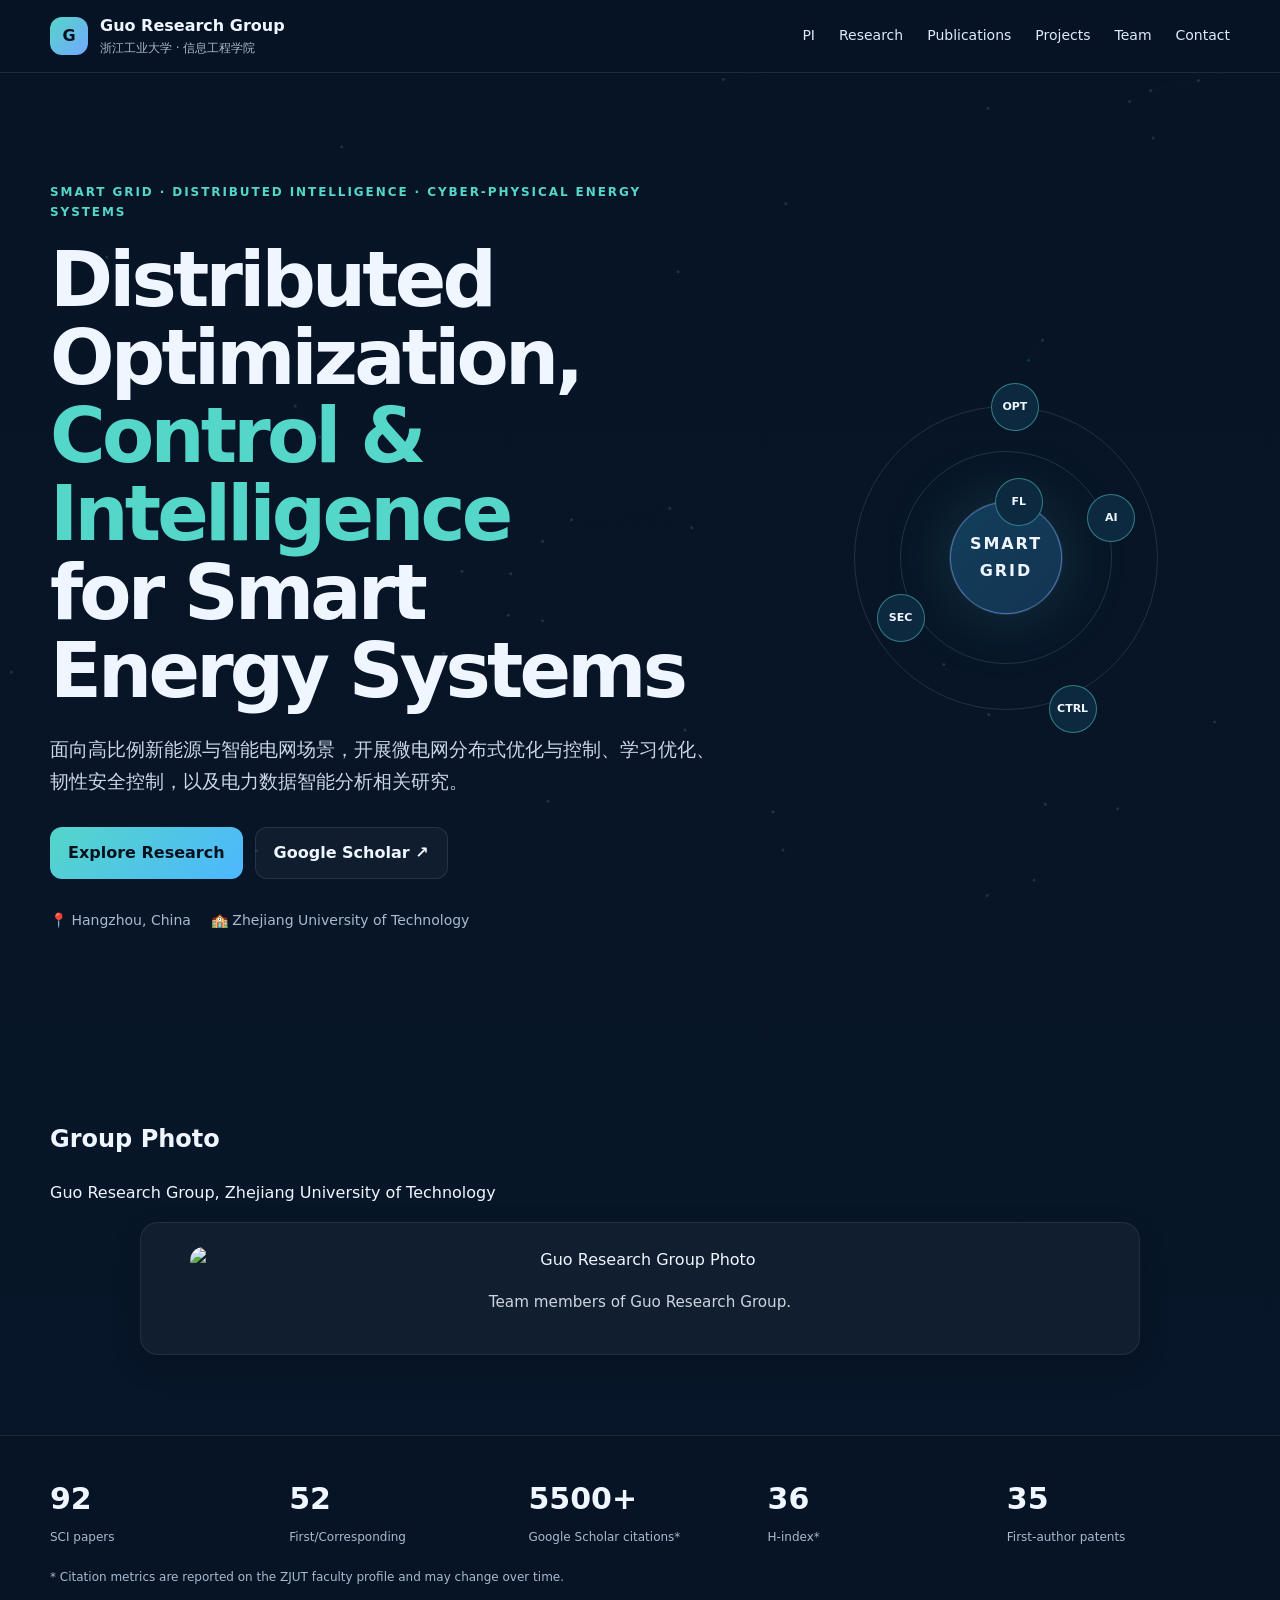
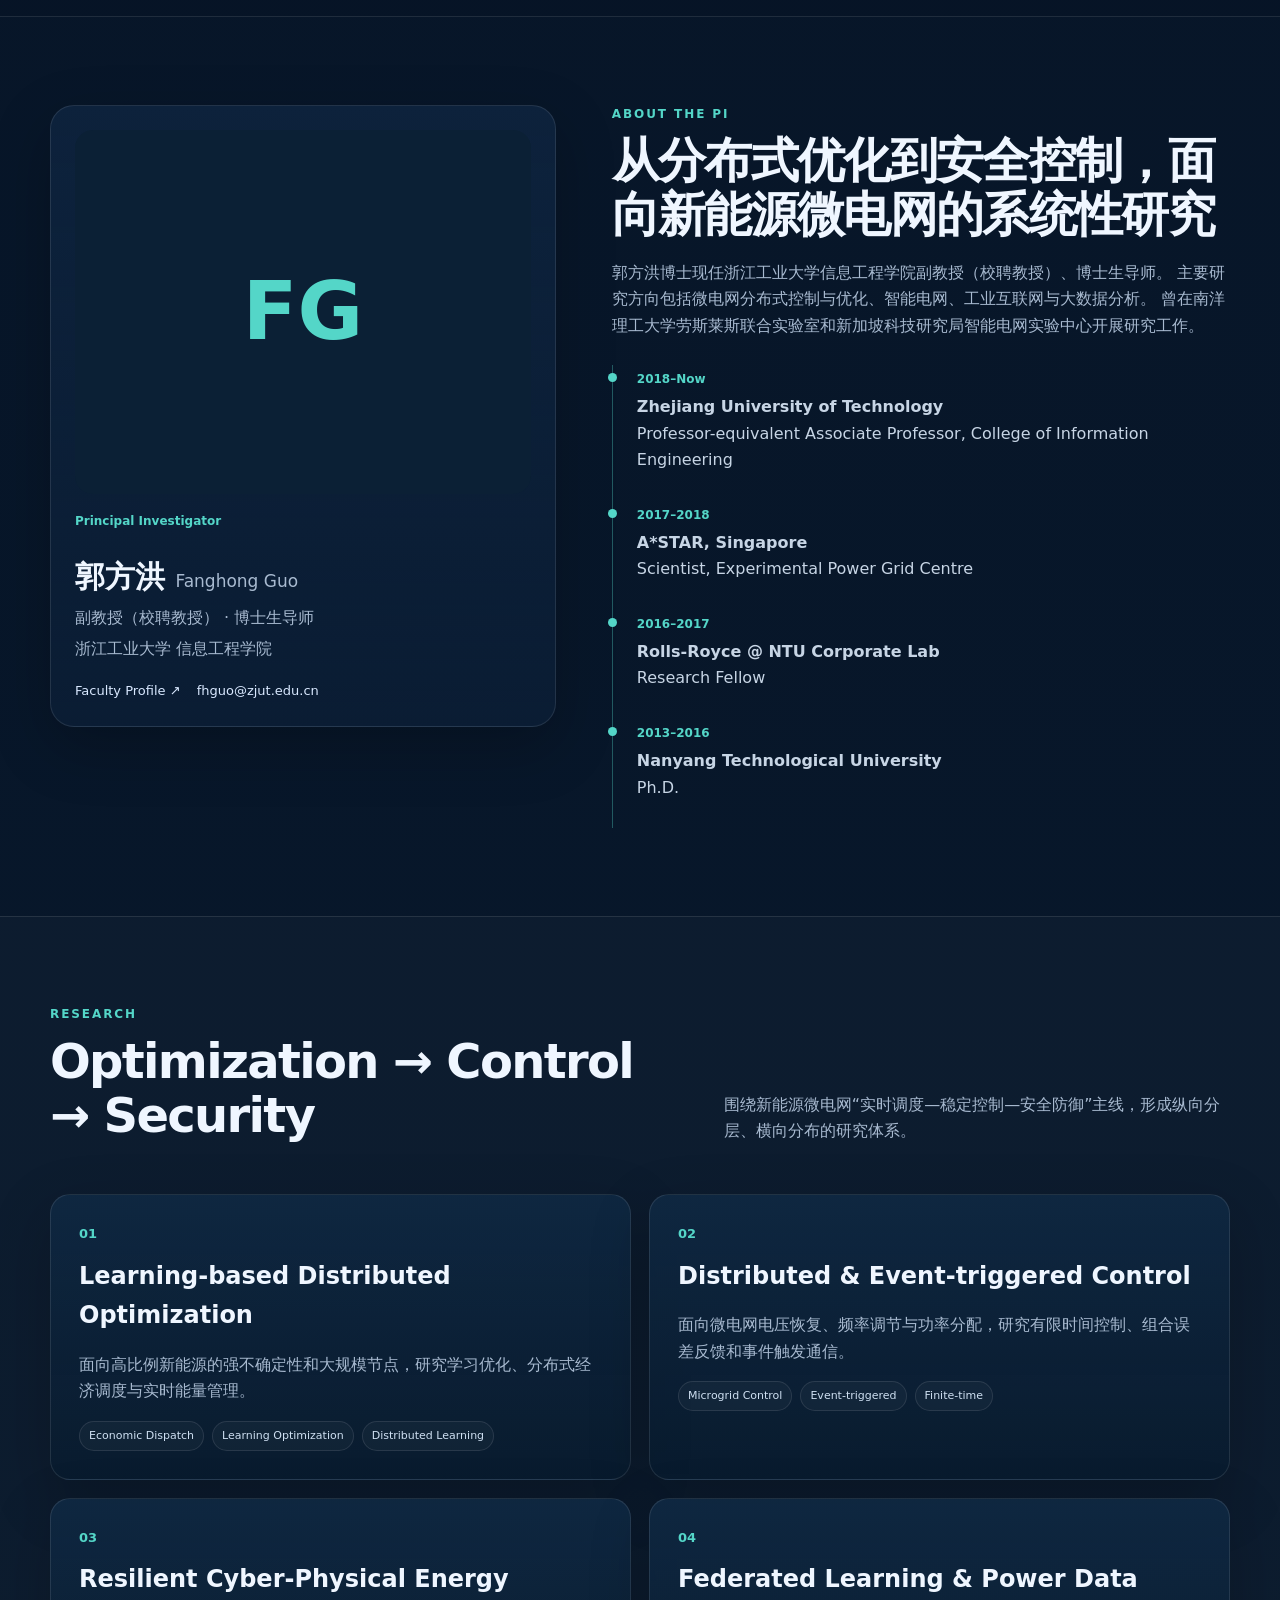
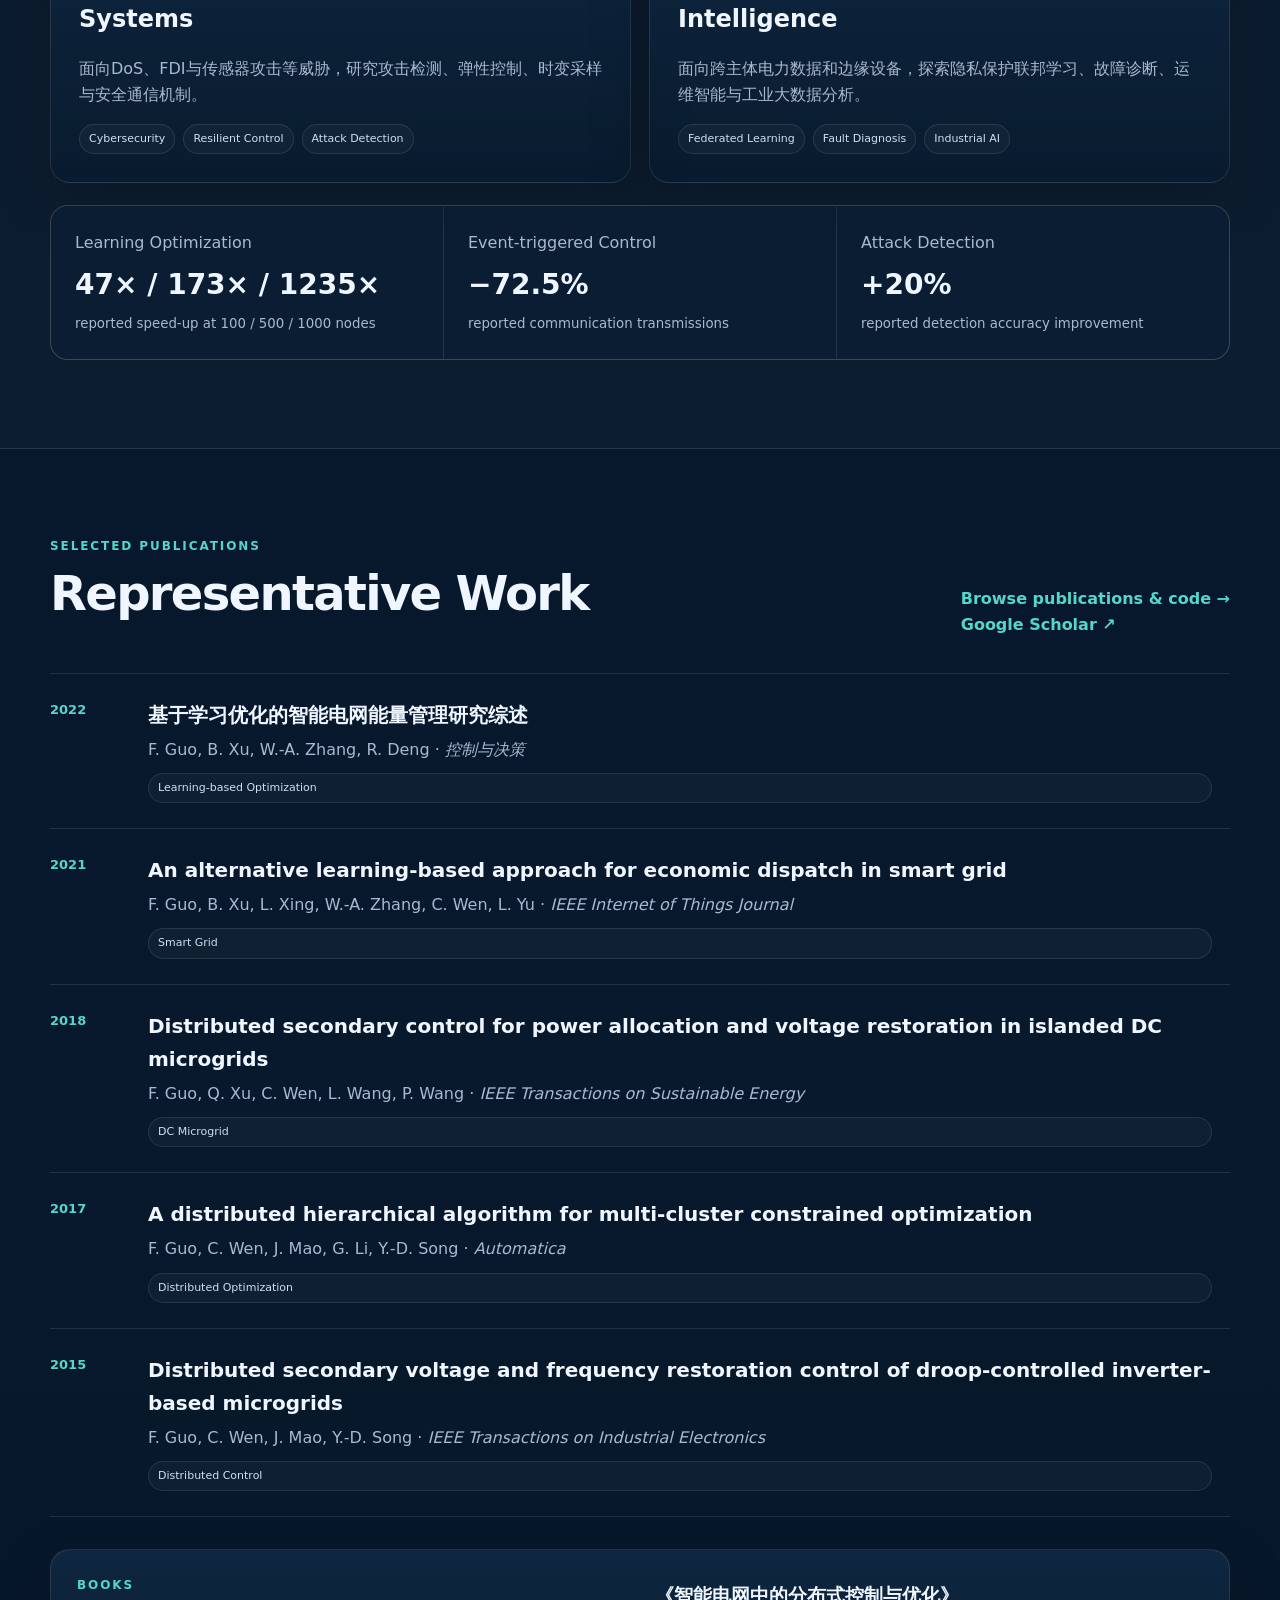
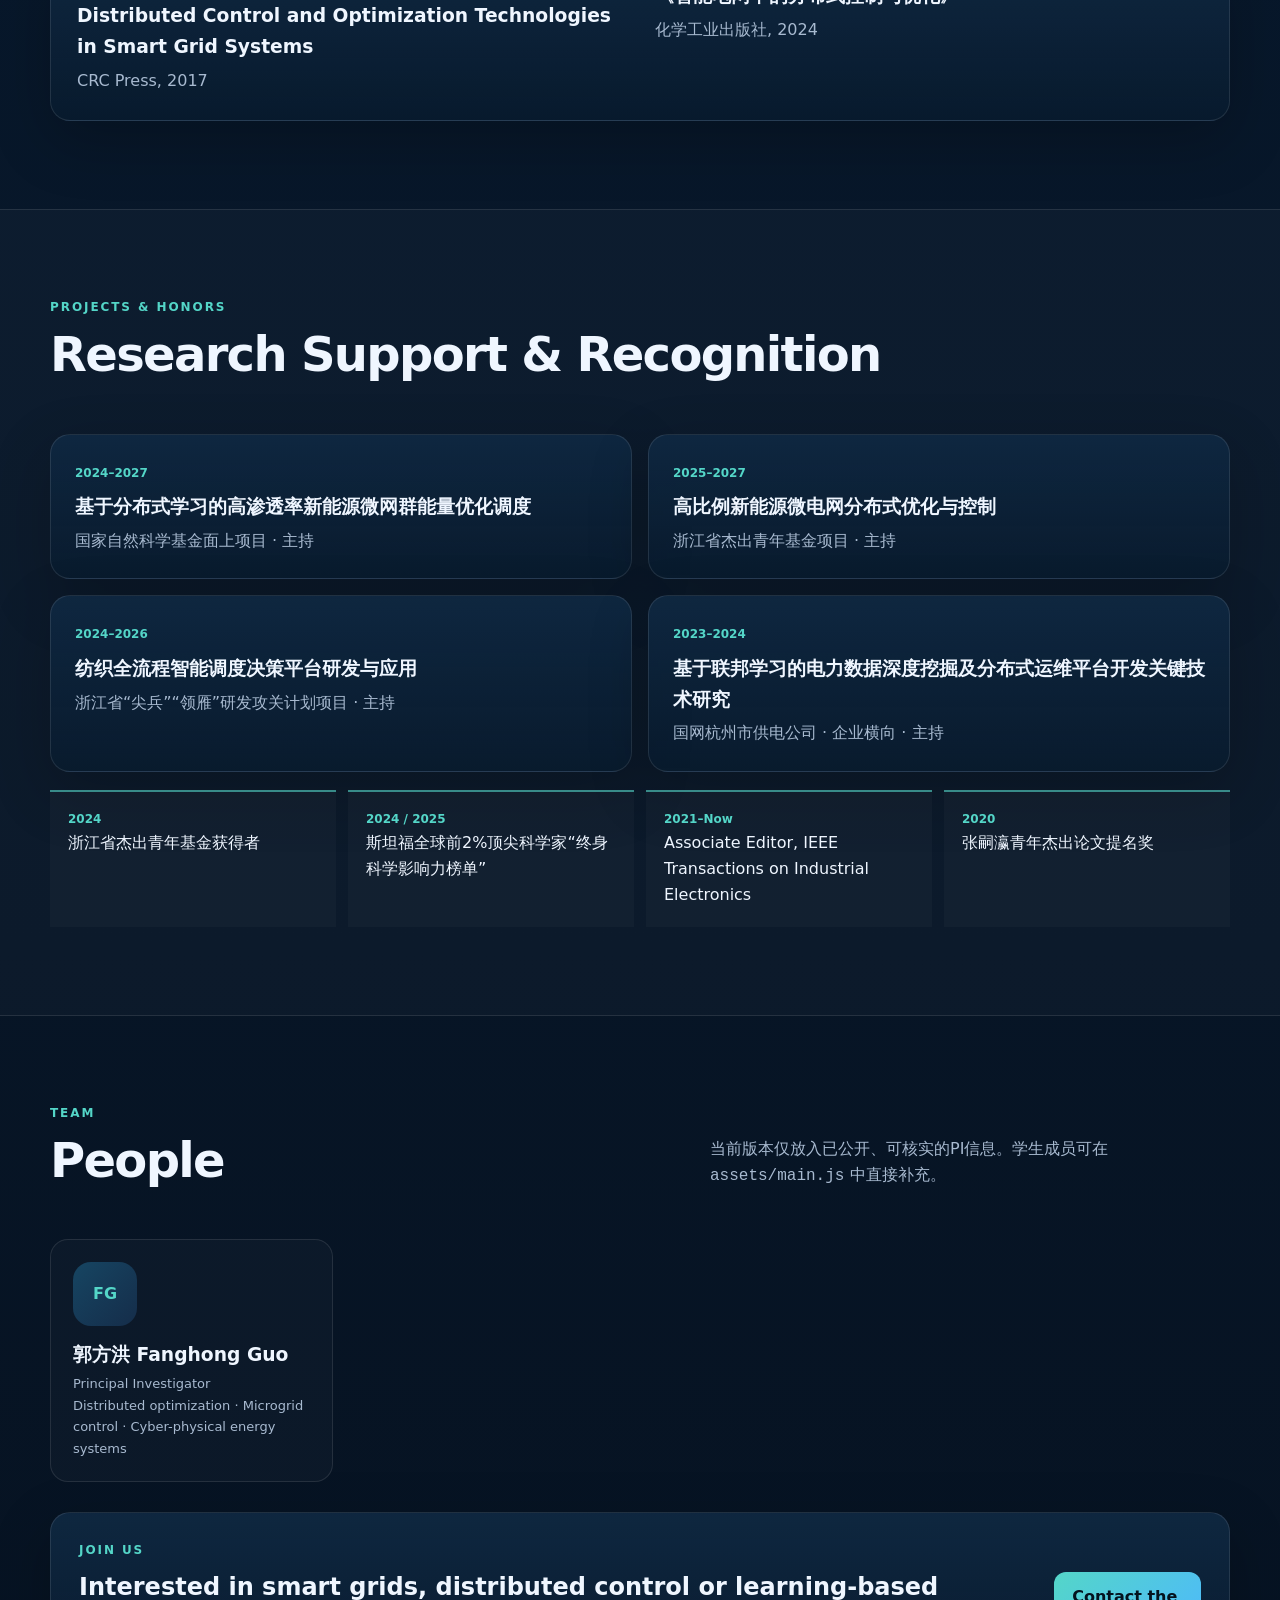
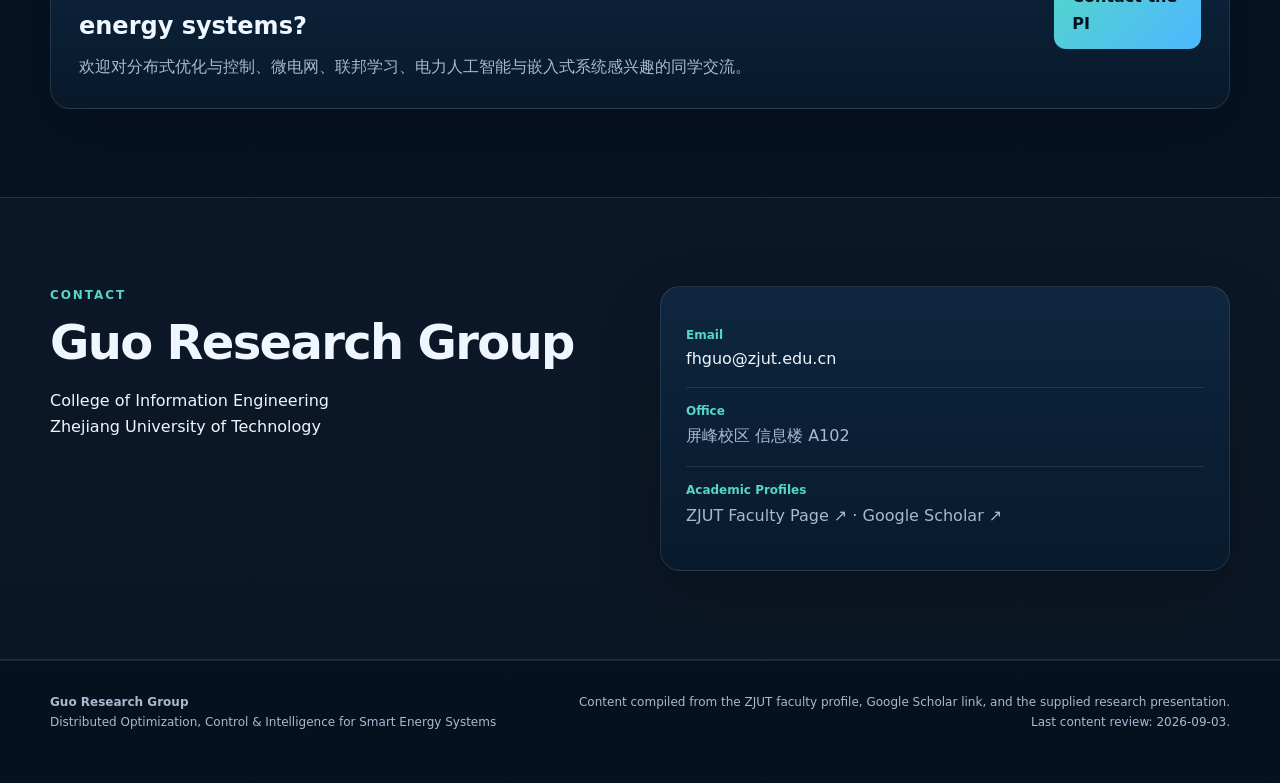
==== index.html @ 2966ac5b "Update index.html" ====
<!doctype html>
<html lang="zh-CN">
<head>
  <meta charset="utf-8" />
  <meta name="viewport" content="width=device-width,initial-scale=1" />
  <meta name="description" content="Guo Research Group at Zhejiang University of Technology — distributed optimization, control and intelligence for smart energy systems." />
  <meta name="theme-color" content="#071426" />
  <title>Guo Research Group | Zhejiang University of Technology</title>
  <link rel="icon" href="assets/favicon.svg" type="image/svg+xml" />
  <link rel="stylesheet" href="assets/style.css" />
</head>
<body>
  <canvas id="network-canvas" aria-hidden="true"></canvas>

  <header class="site-header" id="top">
    <div class="container nav-wrap">
      <a class="brand" href="#top" aria-label="Guo Research Group home">
        <span class="brand-mark">G</span>
        <span>
          <strong>Guo Research Group</strong>
          <small>浙江工业大学 · 信息工程学院</small>
        </span>
      </a>
      <button class="menu-btn" id="menuBtn" aria-label="打开导航" aria-expanded="false">☰</button>
      <nav id="nav" class="nav" aria-label="主导航">
        <a href="#about">PI</a>
        <a href="#research">Research</a>
        <a href="publications.html">Publications</a>
        <a href="#projects">Projects</a>
        <a href="#team">Team</a>
        <a href="#contact">Contact</a>
      </nav>
    </div>
  </header>

  <main>
    <section class="hero section">
      <div class="container hero-grid">
        <div class="hero-copy reveal">
          <div class="eyebrow">SMART GRID · DISTRIBUTED INTELLIGENCE · CYBER-PHYSICAL ENERGY SYSTEMS</div>
          <h1>Distributed Optimization,<br><span>Control & Intelligence</span><br>for Smart Energy Systems</h1>
          <p class="hero-lead">
            面向高比例新能源与智能电网场景，开展微电网分布式优化与控制、学习优化、
            韧性安全控制，以及电力数据智能分析相关研究。
          </p>
          <div class="hero-actions">
            <a class="btn primary" href="#research">Explore Research</a>
            <a class="btn ghost" href="https://scholar.google.com/citations?user=M-dHZGIAAAAJ&hl=zh-CN" target="_blank" rel="noreferrer">Google Scholar ↗</a>
          </div>
          <div class="hero-meta">
            <span>📍 Hangzhou, China</span>
            <span>🏫 Zhejiang University of Technology</span>
          </div>
        </div>

        <div class="hero-visual reveal delay-1" aria-label="research themes illustration">
          <div class="orbital">
            <div class="core">SMART<br>GRID</div>
            <div class="orbit orbit-1"><span class="node node-a">OPT</span><span class="node node-b">CTRL</span></div>
            <div class="orbit orbit-2"><span class="node node-c">AI</span><span class="node node-d">SEC</span></div>
            <div class="orbit orbit-3"><span class="node node-e">FL</span></div>
          </div>
        </div>
      </div>
    </section>

    <section class="section group-photo-section" id="group-photo">
  <div class="container">
    <div class="section-header">
      <h2>Group Photo</h2>
      <p>Guo Research Group, Zhejiang University of Technology</p>
    </div>

    <div class="group-photo-card">
      <img src="assets/images/team/Teamphoto.png" alt="Guo Research Group Photo" class="group-photo">
      <p class="group-photo-caption">
        Team members of Guo Research Group.
      </p>
    </div>
  </div>
</section>

    <section class="stats-band">
      <div class="container stats-grid">
        <div class="stat reveal"><strong>92</strong><span>SCI papers</span></div>
        <div class="stat reveal"><strong>52</strong><span>First/Corresponding</span></div>
        <div class="stat reveal"><strong>5500+</strong><span>Google Scholar citations*</span></div>
        <div class="stat reveal"><strong>36</strong><span>H-index*</span></div>
        <div class="stat reveal"><strong>35</strong><span>First-author patents</span></div>
      </div>
      <div class="container micro-note">* Citation metrics are reported on the ZJUT faculty profile and may change over time.</div>
    </section>

    <section class="section" id="about">
      <div class="container two-col">
        <div class="portrait-card reveal">
          <div class="portrait-frame">
            <img
              src="https://homepage.zjut.edu.cn/_upload/article/images/6a/a3/2b16628a4899b9ec33759cfd8113/71a99062-6549-42c3-b175-595f92b5c634_s.png"
              alt="郭方洪"
              loading="lazy"
              onerror="this.style.display='none'; this.nextElementSibling.style.display='grid';"
            />
            <div class="portrait-fallback">FG</div>
          </div>
          <div class="portrait-copy">
            <div class="kicker">Principal Investigator</div>
            <h2>郭方洪 <span>Fanghong Guo</span></h2>
            <p>副教授（校聘教授） · 博士生导师</p>
            <p>浙江工业大学 信息工程学院</p>
            <div class="mini-links">
              <a href="https://homepage.zjut.edu.cn/fhguo/" target="_blank" rel="noreferrer">Faculty Profile ↗</a>
              <a href="mailto:fhguo@zjut.edu.cn">fhguo@zjut.edu.cn</a>
            </div>
          </div>
        </div>

        <div class="about-copy reveal delay-1">
          <div class="section-tag">ABOUT THE PI</div>
          <h2 class="section-title">从分布式优化到安全控制，面向新能源微电网的系统性研究</h2>
          <p>
            郭方洪博士现任浙江工业大学信息工程学院副教授（校聘教授）、博士生导师。
            主要研究方向包括微电网分布式控制与优化、智能电网、工业互联网与大数据分析。
            曾在南洋理工大学劳斯莱斯联合实验室和新加坡科技研究局智能电网实验中心开展研究工作。
          </p>

          <div class="timeline">
            <div class="timeline-item"><span>2018–Now</span><p><b>Zhejiang University of Technology</b><br>Professor-equivalent Associate Professor, College of Information Engineering</p></div>
            <div class="timeline-item"><span>2017–2018</span><p><b>A*STAR, Singapore</b><br>Scientist, Experimental Power Grid Centre</p></div>
            <div class="timeline-item"><span>2016–2017</span><p><b>Rolls-Royce @ NTU Corporate Lab</b><br>Research Fellow</p></div>
            <div class="timeline-item"><span>2013–2016</span><p><b>Nanyang Technological University</b><br>Ph.D.</p></div>
          </div>
        </div>
      </div>
    </section>

    <section class="section section-muted" id="research">
      <div class="container">
        <div class="section-head reveal">
          <div>
            <div class="section-tag">RESEARCH</div>
            <h2 class="section-title">Optimization → Control → Security</h2>
          </div>
          <p>围绕新能源微电网“实时调度—稳定控制—安全防御”主线，形成纵向分层、横向分布的研究体系。</p>
        </div>

        <div class="research-grid">
          <article class="research-card reveal">
            <div class="research-num">01</div>
            <h3>Learning-based Distributed Optimization</h3>
            <p>面向高比例新能源的强不确定性和大规模节点，研究学习优化、分布式经济调度与实时能量管理。</p>
            <div class="tags"><span>Economic Dispatch</span><span>Learning Optimization</span><span>Distributed Learning</span></div>
          </article>
          <article class="research-card reveal delay-1">
            <div class="research-num">02</div>
            <h3>Distributed & Event-triggered Control</h3>
            <p>面向微电网电压恢复、频率调节与功率分配，研究有限时间控制、组合误差反馈和事件触发通信。</p>
            <div class="tags"><span>Microgrid Control</span><span>Event-triggered</span><span>Finite-time</span></div>
          </article>
          <article class="research-card reveal delay-2">
            <div class="research-num">03</div>
            <h3>Resilient Cyber-Physical Energy Systems</h3>
            <p>面向DoS、FDI与传感器攻击等威胁，研究攻击检测、弹性控制、时变采样与安全通信机制。</p>
            <div class="tags"><span>Cybersecurity</span><span>Resilient Control</span><span>Attack Detection</span></div>
          </article>
          <article class="research-card reveal delay-3">
            <div class="research-num">04</div>
            <h3>Federated Learning & Power Data Intelligence</h3>
            <p>面向跨主体电力数据和边缘设备，探索隐私保护联邦学习、故障诊断、运维智能与工业大数据分析。</p>
            <div class="tags"><span>Federated Learning</span><span>Fault Diagnosis</span><span>Industrial AI</span></div>
          </article>
        </div>

        <div class="impact-strip reveal">
          <div><span>Learning Optimization</span><strong>47× / 173× / 1235×</strong><small>reported speed-up at 100 / 500 / 1000 nodes</small></div>
          <div><span>Event-triggered Control</span><strong>−72.5%</strong><small>reported communication transmissions</small></div>
          <div><span>Attack Detection</span><strong>+20%</strong><small>reported detection accuracy improvement</small></div>
        </div>
      </div>
    </section>

    <section class="section" id="publications">
      <div class="container">
        <div class="section-head reveal">
          <div>
            <div class="section-tag">SELECTED PUBLICATIONS</div>
            <h2 class="section-title">Representative Work</h2>
          </div>
          <div><a class="text-link" href="publications.html">Browse publications & code →</a><br><a class="text-link" href="https://scholar.google.com/citations?user=M-dHZGIAAAAJ&hl=zh-CN" target="_blank" rel="noreferrer">Google Scholar ↗</a></div>
        </div>

        <div class="pub-list">
          <article class="pub-item reveal"><span class="pub-year">2022</span><div><h3><a href="paper.html?id=learning-optimization-smart-grid-review">基于学习优化的智能电网能量管理研究综述</a></h3><p>F. Guo, B. Xu, W.-A. Zhang, R. Deng · <i>控制与决策</i></p><div class="pub-pill">Learning-based Optimization</div></div></article>
          <article class="pub-item reveal"><span class="pub-year">2021</span><div><h3><a href="paper.html?id=alternative-learning-economic-dispatch">An alternative learning-based approach for economic dispatch in smart grid</a></h3><p>F. Guo, B. Xu, L. Xing, W.-A. Zhang, C. Wen, L. Yu · <i>IEEE Internet of Things Journal</i></p><div class="pub-pill">Smart Grid</div></div></article>
          <article class="pub-item reveal"><span class="pub-year">2018</span><div><h3><a href="paper.html?id=dc-microgrid-power-allocation-voltage-restoration">Distributed secondary control for power allocation and voltage restoration in islanded DC microgrids</a></h3><p>F. Guo, Q. Xu, C. Wen, L. Wang, P. Wang · <i>IEEE Transactions on Sustainable Energy</i></p><div class="pub-pill">DC Microgrid</div></div></article>
          <article class="pub-item reveal"><span class="pub-year">2017</span><div><h3><a href="paper.html?id=multi-cluster-constrained-optimization">A distributed hierarchical algorithm for multi-cluster constrained optimization</a></h3><p>F. Guo, C. Wen, J. Mao, G. Li, Y.-D. Song · <i>Automatica</i></p><div class="pub-pill">Distributed Optimization</div></div></article>
          <article class="pub-item reveal"><span class="pub-year">2015</span><div><h3><a href="paper.html?id=distributed-secondary-voltage-frequency-restoration">Distributed secondary voltage and frequency restoration control of droop-controlled inverter-based microgrids</a></h3><p>F. Guo, C. Wen, J. Mao, Y.-D. Song · <i>IEEE Transactions on Industrial Electronics</i></p><div class="pub-pill">Distributed Control</div></div></article>
        </div>

        <div class="book-card reveal">
          <div>
            <div class="section-tag">BOOKS</div>
            <h3>Distributed Control and Optimization Technologies in Smart Grid Systems</h3>
            <p>CRC Press, 2017</p>
          </div>
          <div>
            <h3>《智能电网中的分布式控制与优化》</h3>
            <p>化学工业出版社, 2024</p>
          </div>
        </div>
      </div>
    </section>

    <section class="section section-muted" id="projects">
      <div class="container">
        <div class="section-head reveal">
          <div>
            <div class="section-tag">PROJECTS & HONORS</div>
            <h2 class="section-title">Research Support & Recognition</h2>
          </div>
        </div>
        <div class="project-grid">
          <article class="project reveal"><span>2024–2027</span><h3>基于分布式学习的高渗透率新能源微网群能量优化调度</h3><p>国家自然科学基金面上项目 · 主持</p></article>
          <article class="project reveal delay-1"><span>2025–2027</span><h3>高比例新能源微电网分布式优化与控制</h3><p>浙江省杰出青年基金项目 · 主持</p></article>
          <article class="project reveal delay-2"><span>2024–2026</span><h3>纺织全流程智能调度决策平台研发与应用</h3><p>浙江省“尖兵”“领雁”研发攻关计划项目 · 主持</p></article>
          <article class="project reveal delay-3"><span>2023–2024</span><h3>基于联邦学习的电力数据深度挖掘及分布式运维平台开发关键技术研究</h3><p>国网杭州市供电公司 · 企业横向 · 主持</p></article>
        </div>

        <div class="honor-grid">
          <div class="honor reveal"><b>2024</b><span>浙江省杰出青年基金获得者</span></div>
          <div class="honor reveal"><b>2024 / 2025</b><span>斯坦福全球前2%顶尖科学家“终身科学影响力榜单”</span></div>
          <div class="honor reveal"><b>2021–Now</b><span>Associate Editor, IEEE Transactions on Industrial Electronics</span></div>
          <div class="honor reveal"><b>2020</b><span>张嗣瀛青年杰出论文提名奖</span></div>
        </div>
      </div>
    </section>

    <section class="section" id="team">
      <div class="container">
        <div class="section-head reveal">
          <div>
            <div class="section-tag">TEAM</div>
            <h2 class="section-title">People</h2>
          </div>
          <p>当前版本仅放入已公开、可核实的PI信息。学生成员可在 <code>assets/main.js</code> 中直接补充。</p>
        </div>

        <div class="people-grid" id="peopleGrid"></div>

        <div class="join-card reveal">
          <div>
            <div class="section-tag">JOIN US</div>
            <h3>Interested in smart grids, distributed control or learning-based energy systems?</h3>
            <p>欢迎对分布式优化与控制、微电网、联邦学习、电力人工智能与嵌入式系统感兴趣的同学交流。</p>
          </div>
          <a class="btn primary" href="mailto:fhguo@zjut.edu.cn">Contact the PI</a>
        </div>
      </div>
    </section>

    <section class="section section-muted" id="contact">
      <div class="container contact-grid">
        <div class="reveal">
          <div class="section-tag">CONTACT</div>
          <h2 class="section-title">Guo Research Group</h2>
          <p>College of Information Engineering<br>Zhejiang University of Technology</p>
        </div>
        <div class="contact-card reveal delay-1">
          <div><span>Email</span><a href="mailto:fhguo@zjut.edu.cn">fhguo@zjut.edu.cn</a></div>
          <div><span>Office</span><p>屏峰校区 信息楼 A102</p></div>
          <div><span>Academic Profiles</span><p><a href="https://homepage.zjut.edu.cn/fhguo/" target="_blank" rel="noreferrer">ZJUT Faculty Page ↗</a> · <a href="https://scholar.google.com/citations?user=M-dHZGIAAAAJ&hl=zh-CN" target="_blank" rel="noreferrer">Google Scholar ↗</a></p></div>
        </div>
      </div>
    </section>
  </main>

  <footer>
    <div class="container footer-grid">
      <div><b>Guo Research Group</b><br><span>Distributed Optimization, Control & Intelligence for Smart Energy Systems</span></div>
      <div class="footer-right">Content compiled from the ZJUT faculty profile, Google Scholar link, and the supplied research presentation.<br>Last content review: 2026-09-03.</div>
    </div>
  </footer>

  <script src="assets/main.js"></script>
</body>
</html>
---- assets/style.css ----
:root{
  --bg:#071426;--bg2:#0a1c31;--panel:#0d223c;--panel2:#102943;--text:#eff6ff;--muted:#a8bad0;
  --line:rgba(255,255,255,.10);--accent:#54d6c8;--accent2:#75a7ff;--max:1180px;--shadow:0 20px 60px rgba(0,0,0,.22)
}
*{box-sizing:border-box}html{scroll-behavior:smooth}body{margin:0;font-family:Inter,ui-sans-serif,system-ui,-apple-system,BlinkMacSystemFont,"Segoe UI",sans-serif;background:linear-gradient(180deg,var(--bg),#08192d 60%,#06111f);color:var(--text);line-height:1.65}a{color:inherit;text-decoration:none}img{max-width:100%;display:block}code{font-family:"SFMono-Regular",Consolas,monospace}.container{width:min(var(--max),calc(100% - 40px));margin:auto}.section{padding:88px 0}.section-muted{background:rgba(255,255,255,.025);border-block:1px solid var(--line)}
#network-canvas{position:fixed;inset:0;width:100%;height:100%;pointer-events:none;opacity:.25;z-index:-1}.site-header{position:sticky;top:0;z-index:50;background:rgba(7,20,38,.88);backdrop-filter:blur(18px);border-bottom:1px solid var(--line)}.nav-wrap{height:72px;display:flex;align-items:center;justify-content:space-between;gap:24px}.brand{display:flex;align-items:center;gap:12px}.brand-mark{width:38px;height:38px;display:grid;place-items:center;border-radius:12px;background:linear-gradient(135deg,var(--accent),var(--accent2));font-weight:900;color:#04121e}.brand strong,.brand small{display:block}.brand small{color:var(--muted);font-size:12px}.nav{display:flex;gap:24px;align-items:center}.nav a{font-size:14px;color:#dbeafe}.nav a:hover{color:var(--accent)}.menu-btn{display:none;background:none;border:0;color:#fff;font-size:24px}
.hero{padding-top:110px}.hero-grid{display:grid;grid-template-columns:1.2fr .8fr;align-items:center;gap:60px;min-height:560px}.eyebrow,.section-tag{font-size:12px;font-weight:800;letter-spacing:.16em;color:var(--accent);text-transform:uppercase}.hero h1{font-size:clamp(44px,6vw,76px);line-height:1.03;margin:18px 0 24px;letter-spacing:-.05em}.hero h1 span{color:var(--accent)}.hero-lead{font-size:19px;color:#c9d7e7;max-width:760px}.hero-actions{display:flex;gap:12px;flex-wrap:wrap;margin:30px 0}.btn{display:inline-flex;align-items:center;justify-content:center;gap:8px;padding:12px 18px;border-radius:12px;border:1px solid var(--line);font-weight:750}.btn.primary{background:linear-gradient(135deg,var(--accent),#4db7ff);color:#04121e;border:0}.btn.ghost{background:rgba(255,255,255,.035)}.btn.small{padding:9px 13px;font-size:13px}.btn.disabled{opacity:.5;pointer-events:none}.hero-meta{display:flex;gap:20px;flex-wrap:wrap;color:var(--muted);font-size:14px}.hero-visual{display:grid;place-items:center}.orbital{position:relative;width:380px;aspect-ratio:1;border-radius:50%;display:grid;place-items:center}.core{width:112px;height:112px;border-radius:50%;display:grid;place-items:center;text-align:center;background:linear-gradient(135deg,#113e5a,#143454);border:1px solid rgba(117,167,255,.55);box-shadow:0 0 70px rgba(84,214,200,.18);font-weight:900;letter-spacing:.12em}.orbit{position:absolute;inset:10%;border:1px solid rgba(255,255,255,.12);border-radius:50%;animation:spin 26s linear infinite}.orbit-2{inset:22%;animation-duration:19s;animation-direction:reverse}.orbit-3{inset:35%;animation-duration:14s}.node{position:absolute;width:48px;height:48px;border-radius:50%;display:grid;place-items:center;background:#0c2940;border:1px solid rgba(84,214,200,.5);font-size:11px;font-weight:900}.node-a{top:-24px;left:45%}.node-b{bottom:-24px;right:20%}.node-c{top:20%;right:-24px}.node-d{bottom:10%;left:-24px}.node-e{top:-24px;left:40%}@keyframes spin{to{transform:rotate(360deg)}}
.stats-band{padding:28px 0;border-block:1px solid var(--line);background:rgba(7,20,38,.72)}.stats-grid{display:grid;grid-template-columns:repeat(5,1fr);gap:16px}.stat{padding:10px 0}.stat strong{display:block;font-size:30px}.stat span,.micro-note{font-size:12px;color:var(--muted)}.micro-note{margin-top:8px}.two-col{display:grid;grid-template-columns:.9fr 1.1fr;gap:56px}.portrait-card{border:1px solid var(--line);background:linear-gradient(180deg,var(--panel),rgba(13,34,60,.55));border-radius:24px;padding:24px;box-shadow:var(--shadow);align-self:start}.portrait-frame{border-radius:18px;overflow:hidden;aspect-ratio:1/.8;background:#0b2035}.portrait-frame img{width:100%;height:100%;object-fit:cover}.portrait-fallback{height:100%;display:none;place-items:center;font-size:80px;font-weight:900;color:var(--accent)}.portrait-copy h2{margin:20px 0 4px;font-size:30px}.portrait-copy h2 span{font-size:17px;color:var(--muted);font-weight:500}.portrait-copy p{margin:4px 0;color:var(--muted)}.kicker{margin-top:18px;color:var(--accent);font-size:12px;font-weight:800}.mini-links{display:flex;gap:16px;flex-wrap:wrap;margin-top:18px;font-size:13px;color:#d9e8ff}.section-title{font-size:clamp(32px,4vw,48px);line-height:1.12;letter-spacing:-.035em;margin:10px 0 18px}.about-copy>p,.section-head>p{color:var(--muted)}.timeline{margin-top:26px;border-left:1px solid rgba(84,214,200,.35)}.timeline-item{padding:0 0 24px 24px;position:relative}.timeline-item:before{content:"";position:absolute;width:9px;height:9px;border-radius:50%;background:var(--accent);left:-5px;top:8px}.timeline-item span{font-size:12px;color:var(--accent);font-weight:800}.timeline-item p{margin:3px 0;color:#c7d5e5}.section-head{display:flex;justify-content:space-between;align-items:end;gap:40px;margin-bottom:34px}.section-head>p{max-width:520px}.text-link{color:var(--accent);font-weight:750}.research-grid{display:grid;grid-template-columns:repeat(2,1fr);gap:18px}.research-card,.project,.book-card,.join-card,.contact-card,.paper-card,.paper-panel{border:1px solid var(--line);background:linear-gradient(180deg,rgba(16,41,67,.9),rgba(8,27,46,.8));border-radius:20px;box-shadow:var(--shadow)}.research-card{padding:28px;min-height:250px}.research-num{font-size:13px;color:var(--accent);font-weight:900}.research-card h3{font-size:24px;margin:12px 0}.research-card p{color:var(--muted)}.tags,.paper-tags{display:flex;gap:8px;flex-wrap:wrap}.tags span,.pub-pill,.paper-tags span,.status-pill{font-size:11px;padding:5px 9px;border:1px solid var(--line);border-radius:999px;color:#cfe0f2;background:rgba(255,255,255,.03)}.impact-strip{display:grid;grid-template-columns:repeat(3,1fr);gap:1px;background:var(--line);border:1px solid var(--line);border-radius:18px;overflow:hidden;margin-top:22px}.impact-strip>div{padding:24px;background:#0a1d32}.impact-strip span,.impact-strip small{display:block;color:var(--muted)}.impact-strip strong{display:block;font-size:28px;margin:5px 0}.pub-list{border-top:1px solid var(--line)}.pub-item{display:grid;grid-template-columns:80px 1fr auto;gap:18px;padding:25px 0;border-bottom:1px solid var(--line);align-items:start}.pub-year{font-size:13px;color:var(--accent);font-weight:900}.pub-item h3{margin:0 0 5px;font-size:20px}.pub-item p{margin:0 0 10px;color:var(--muted)}.pub-arrow{color:var(--accent);font-size:22px}.book-card{display:grid;grid-template-columns:repeat(2,1fr);gap:30px;padding:26px;margin-top:32px}.book-card h3{margin:5px 0}.book-card p{margin:0;color:var(--muted)}.project-grid{display:grid;grid-template-columns:repeat(2,1fr);gap:16px}.project{padding:24px}.project span{font-size:12px;color:var(--accent);font-weight:800}.project h3{margin:7px 0 5px}.project p{margin:0;color:var(--muted)}.honor-grid{display:grid;grid-template-columns:repeat(4,1fr);gap:12px;margin-top:18px}.honor{padding:18px;border-top:2px solid rgba(84,214,200,.6);background:rgba(255,255,255,.025)}.honor b,.honor span{display:block}.honor b{color:var(--accent);font-size:12px}.people-grid{display:grid;grid-template-columns:repeat(4,1fr);gap:16px}.person{padding:22px;border:1px solid var(--line);border-radius:18px;background:rgba(255,255,255,.025)}.avatar{width:64px;height:64px;border-radius:18px;display:grid;place-items:center;background:linear-gradient(135deg,#164562,#152d4a);font-weight:900;color:var(--accent)}.person h3{margin:14px 0 2px}.person p{margin:0;color:var(--muted);font-size:13px}.join-card{margin-top:30px;padding:28px;display:flex;justify-content:space-between;align-items:center;gap:30px}.join-card h3{font-size:24px;margin:7px 0}.join-card p{margin:0;color:var(--muted)}.contact-grid{display:grid;grid-template-columns:1fr 1fr;gap:40px}.contact-card{padding:25px}.contact-card>div{padding:14px 0;border-bottom:1px solid var(--line)}.contact-card>div:last-child{border-bottom:0}.contact-card span{display:block;color:var(--accent);font-size:12px;font-weight:800}.contact-card p{margin:2px 0;color:var(--muted)}footer{border-top:1px solid var(--line);padding:32px 0 50px;color:var(--muted);font-size:12px}.footer-grid{display:flex;justify-content:space-between;gap:30px}.footer-right{text-align:right}
/* Publications */
.page-hero{padding:90px 0 44px}.page-hero h1{font-size:clamp(42px,6vw,70px);line-height:1.03;margin:12px 0 18px;letter-spacing:-.045em}.page-hero p{max-width:760px;color:var(--muted);font-size:18px}.filters{display:grid;grid-template-columns:1fr auto;gap:16px;align-items:center;margin:22px 0 30px}.search-box{width:100%;padding:13px 15px;border-radius:12px;border:1px solid var(--line);background:#0a1d32;color:#fff;outline:none}.filter-chips{display:flex;gap:8px;flex-wrap:wrap}.chip{padding:8px 12px;border-radius:999px;border:1px solid var(--line);background:rgba(255,255,255,.03);color:#dfeaf7;cursor:pointer}.chip.active{background:var(--accent);color:#05131e;border-color:transparent}.papers-grid{display:grid;grid-template-columns:repeat(2,1fr);gap:18px}.paper-card{padding:24px;display:flex;flex-direction:column;gap:12px;transition:.2s}.paper-card:hover{transform:translateY(-3px);border-color:rgba(84,214,200,.45)}.paper-card .meta{display:flex;justify-content:space-between;gap:14px;color:var(--muted);font-size:12px}.paper-card h2{font-size:22px;line-height:1.25;margin:0}.paper-card .authors,.paper-card .summary{color:var(--muted);font-size:14px;margin:0}.paper-card .paper-actions{display:flex;gap:8px;flex-wrap:wrap;margin-top:auto;padding-top:6px}.status-pill.code{color:#88f1df;border-color:rgba(84,214,200,.4)}.empty-state{padding:50px 0;color:var(--muted);text-align:center}.back-link{display:inline-flex;align-items:center;gap:8px;color:var(--accent);font-weight:750;margin-bottom:20px}.paper-layout{display:grid;grid-template-columns:minmax(0,1fr) 320px;gap:28px;align-items:start}.paper-main{min-width:0}.paper-title{font-size:clamp(34px,5vw,58px);line-height:1.08;letter-spacing:-.04em;margin:12px 0 16px}.paper-authors{font-size:17px;color:#c7d6e7}.paper-venue{color:var(--muted)}.paper-panel{padding:26px;margin-bottom:18px}.paper-panel h2{font-size:24px;margin:0 0 12px}.paper-panel h3{font-size:17px;margin:22px 0 7px}.paper-panel p,.paper-panel li{color:#c7d6e7}.paper-panel ul{padding-left:20px}.paper-sidebar{position:sticky;top:92px}.side-card{border:1px solid var(--line);background:#0a1d32;border-radius:18px;padding:20px;margin-bottom:14px}.side-card h3{font-size:15px;margin:0 0 12px}.side-card .btn{width:100%;margin-top:8px}.key-facts{display:grid;gap:12px}.key-facts div{padding-bottom:10px;border-bottom:1px solid var(--line)}.key-facts div:last-child{border-bottom:0}.key-facts span{display:block;color:var(--muted);font-size:11px}.key-facts b{display:block;margin-top:2px}.bibtex{position:relative;background:#06111e;border:1px solid var(--line);border-radius:12px;padding:16px;overflow:auto;color:#d9e7f5;font-size:12px;white-space:pre}.copy-btn{position:absolute;right:12px;top:12px;border:1px solid var(--line);border-radius:8px;background:#0d223c;color:#fff;padding:6px 9px;cursor:pointer}.callout{border-left:3px solid var(--accent);padding:12px 16px;background:rgba(84,214,200,.06);border-radius:0 12px 12px 0}.admin-note{font-size:12px;color:var(--muted);padding-top:8px}
.reveal{opacity:1;transform:none}.js .reveal{opacity:0;transform:translateY(14px);transition:.6s ease}.js .reveal.visible{opacity:1;transform:none}.delay-1{transition-delay:.08s}.delay-2{transition-delay:.16s}.delay-3{transition-delay:.24s}
@media(max-width:900px){.menu-btn{display:block}.nav{display:none;position:absolute;top:72px;left:20px;right:20px;flex-direction:column;align-items:flex-start;padding:18px;background:#081a2d;border:1px solid var(--line);border-radius:16px}.nav.open{display:flex}.hero-grid,.two-col,.contact-grid,.paper-layout{grid-template-columns:1fr}.hero-visual{display:none}.stats-grid{grid-template-columns:repeat(2,1fr)}.research-grid,.project-grid,.papers-grid{grid-template-columns:1fr}.honor-grid,.people-grid{grid-template-columns:repeat(2,1fr)}.impact-strip{grid-template-columns:1fr}.section-head{align-items:flex-start;flex-direction:column}.book-card{grid-template-columns:1fr}.paper-sidebar{position:static}.filters{grid-template-columns:1fr}.join-card{align-items:flex-start;flex-direction:column}.footer-grid{display:block}.footer-right{text-align:left;margin-top:14px}}@media(max-width:560px){.container{width:min(100% - 24px,var(--max))}.section{padding:64px 0}.hero{padding-top:70px}.hero h1{font-size:42px}.stats-grid,.honor-grid,.people-grid{grid-template-columns:1fr}.pub-item{grid-template-columns:50px 1fr}.pub-arrow{display:none}.paper-card h2{font-size:19px}}
.group-photo-section {
  padding: 80px 0;
}

.group-photo-card {
  max-width: 1000px;
  margin: 0 auto;
  text-align: center;
  background: rgba(255, 255, 255, 0.04);
  border: 1px solid rgba(255, 255, 255, 0.08);
  border-radius: 18px;
  padding: 24px;
  box-shadow: 0 10px 30px rgba(0,0,0,0.15);
}

.group-photo {
  width: 100%;
  max-width: 900px;
  border-radius: 14px;
  display: block;
  margin: 0 auto 16px auto;
}

.group-photo-caption {
  font-size: 0.95rem;
  opacity: 0.85;

/* ==============================
   Paper Figures
============================== */

.paper-hero-figure {
  margin: 28px 0 34px;
}

.paper-hero-figure img {
  display: block;
  width: 100%;
  max-width: 1000px;
  height: auto;
  margin: 0 auto;
  border-radius: 14px;
}

.paper-hero-figure figcaption {
  margin-top: 14px;
  text-align: center;
  font-size: 0.9rem;
  line-height: 1.6;
  opacity: 0.75;
}


.paper-gallery {
  display: grid;

  grid-template-columns:
    repeat(
      auto-fit,
      minmax(280px, 1fr)
    );

  gap: 24px;

  margin-top: 28px;
}


.paper-gallery-item {
  margin: 0;

  padding: 14px;

  border-radius: 14px;

  border:
    1px solid
    rgba(255,255,255,0.08);

  background:
    rgba(255,255,255,0.025);
}


.paper-gallery-item img {
  display: block;

  width: 100%;

  height: auto;

  border-radius: 9px;

  transition:
    transform 0.25s ease;
}


.paper-gallery-item:hover img {
  transform: scale(1.02);
}


.paper-gallery-item figcaption {
  padding: 12px 4px 2px;

  font-size: 0.88rem;

  line-height: 1.55;

  opacity: 0.78;
}


/* Mobile */

@media (max-width: 700px) {

  .paper-gallery {
    grid-template-columns: 1fr;
  }

}  
}
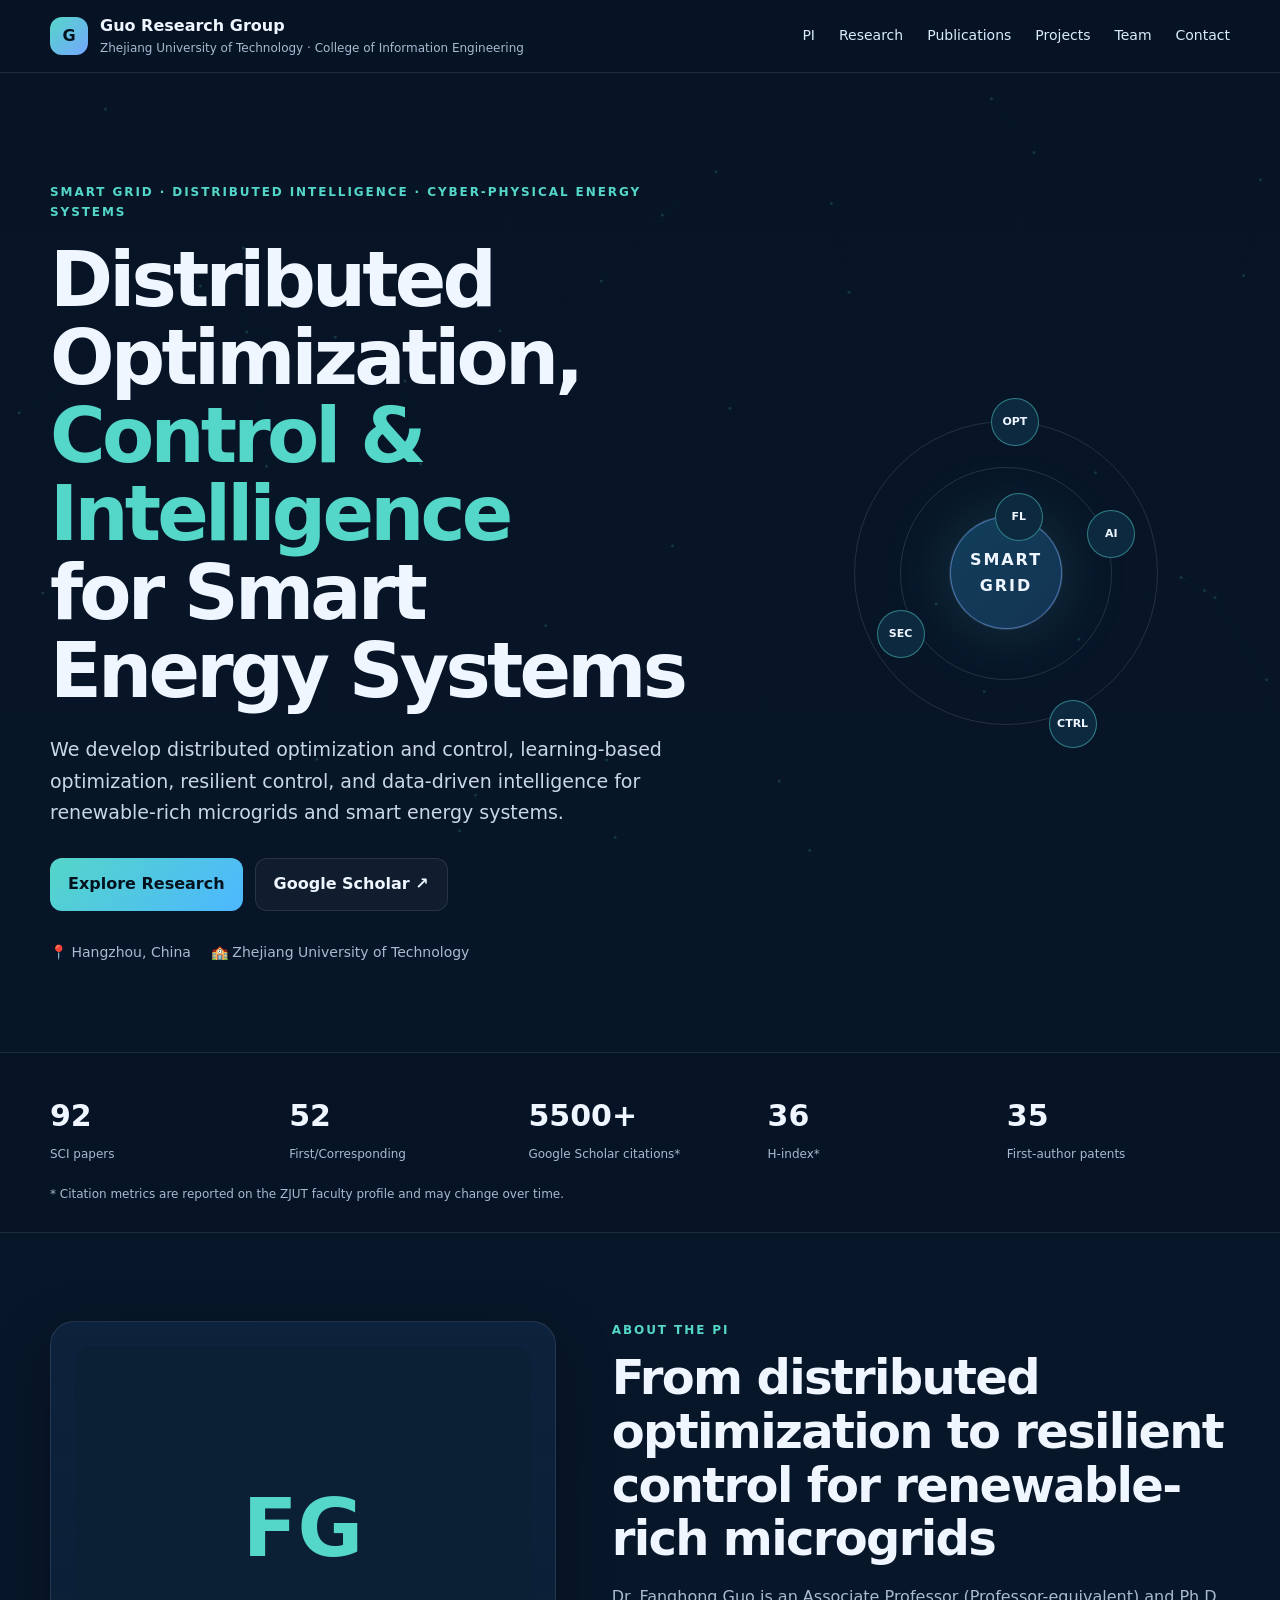
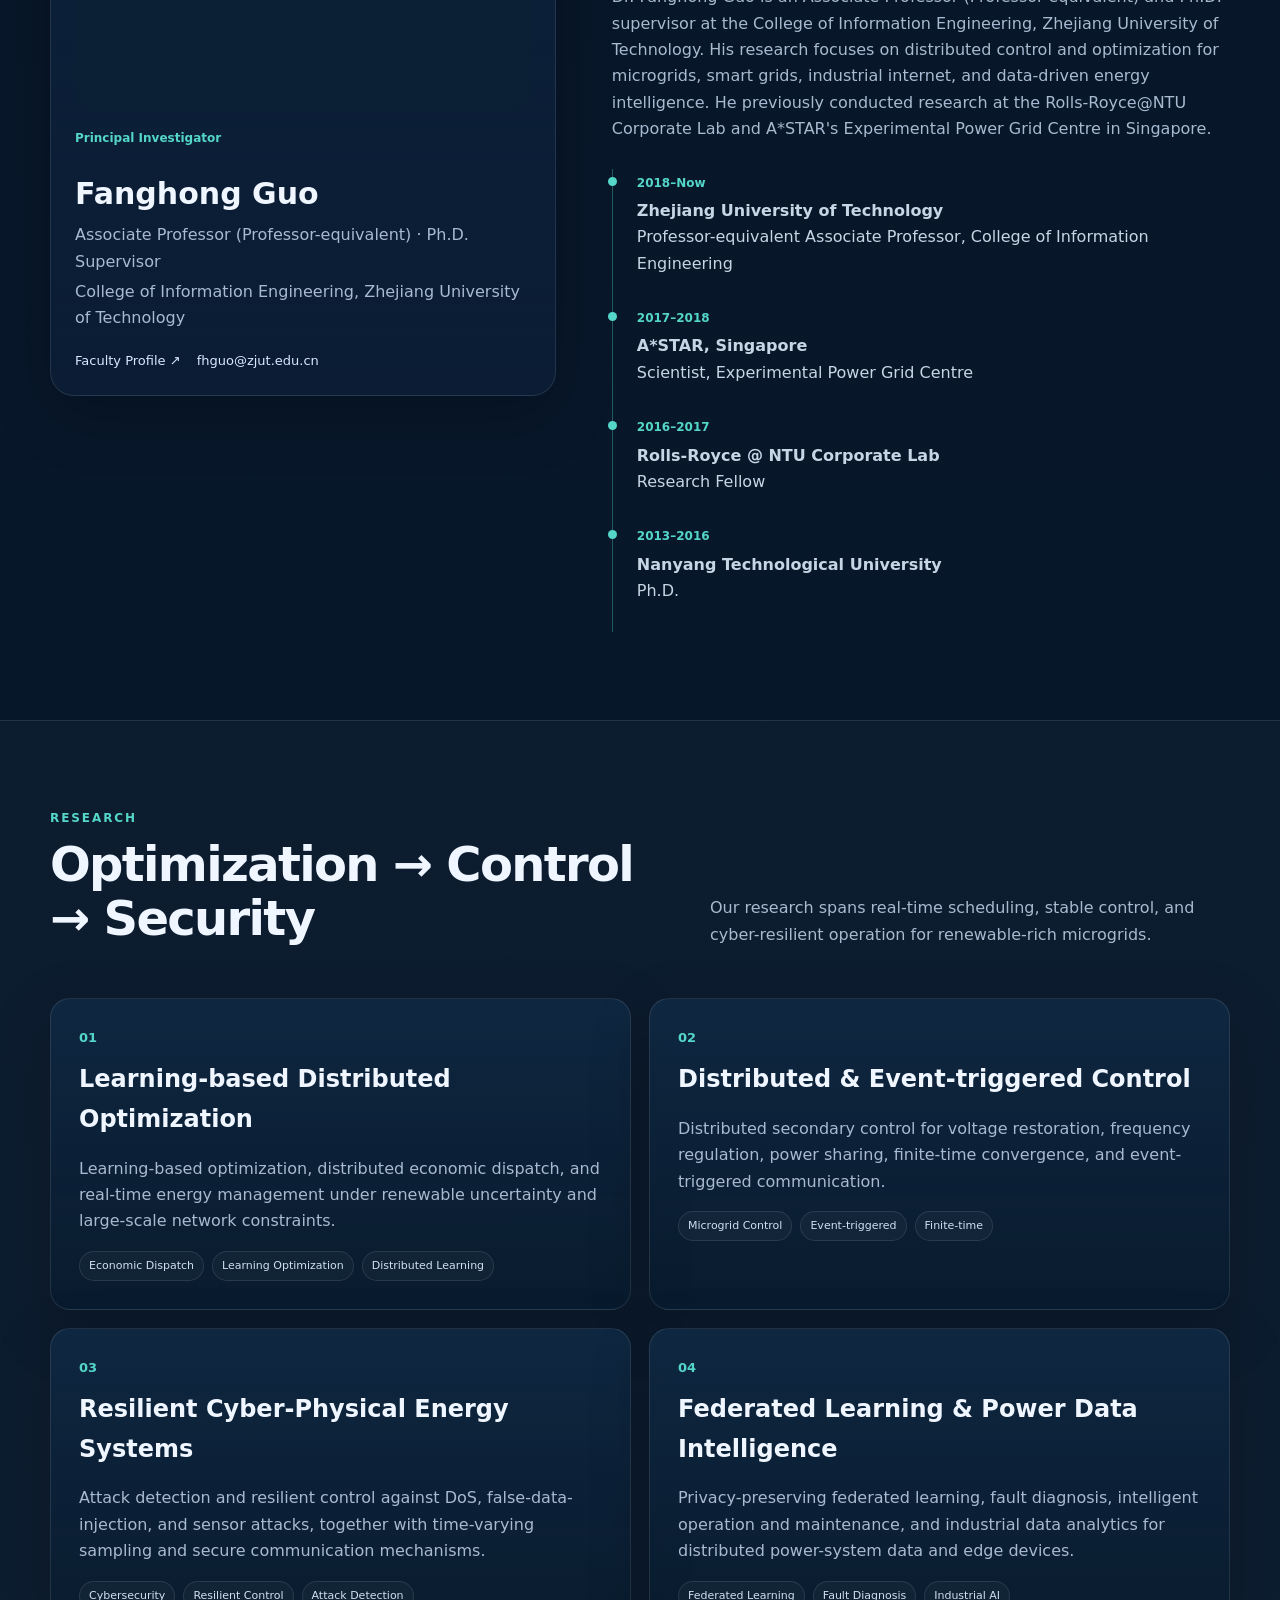
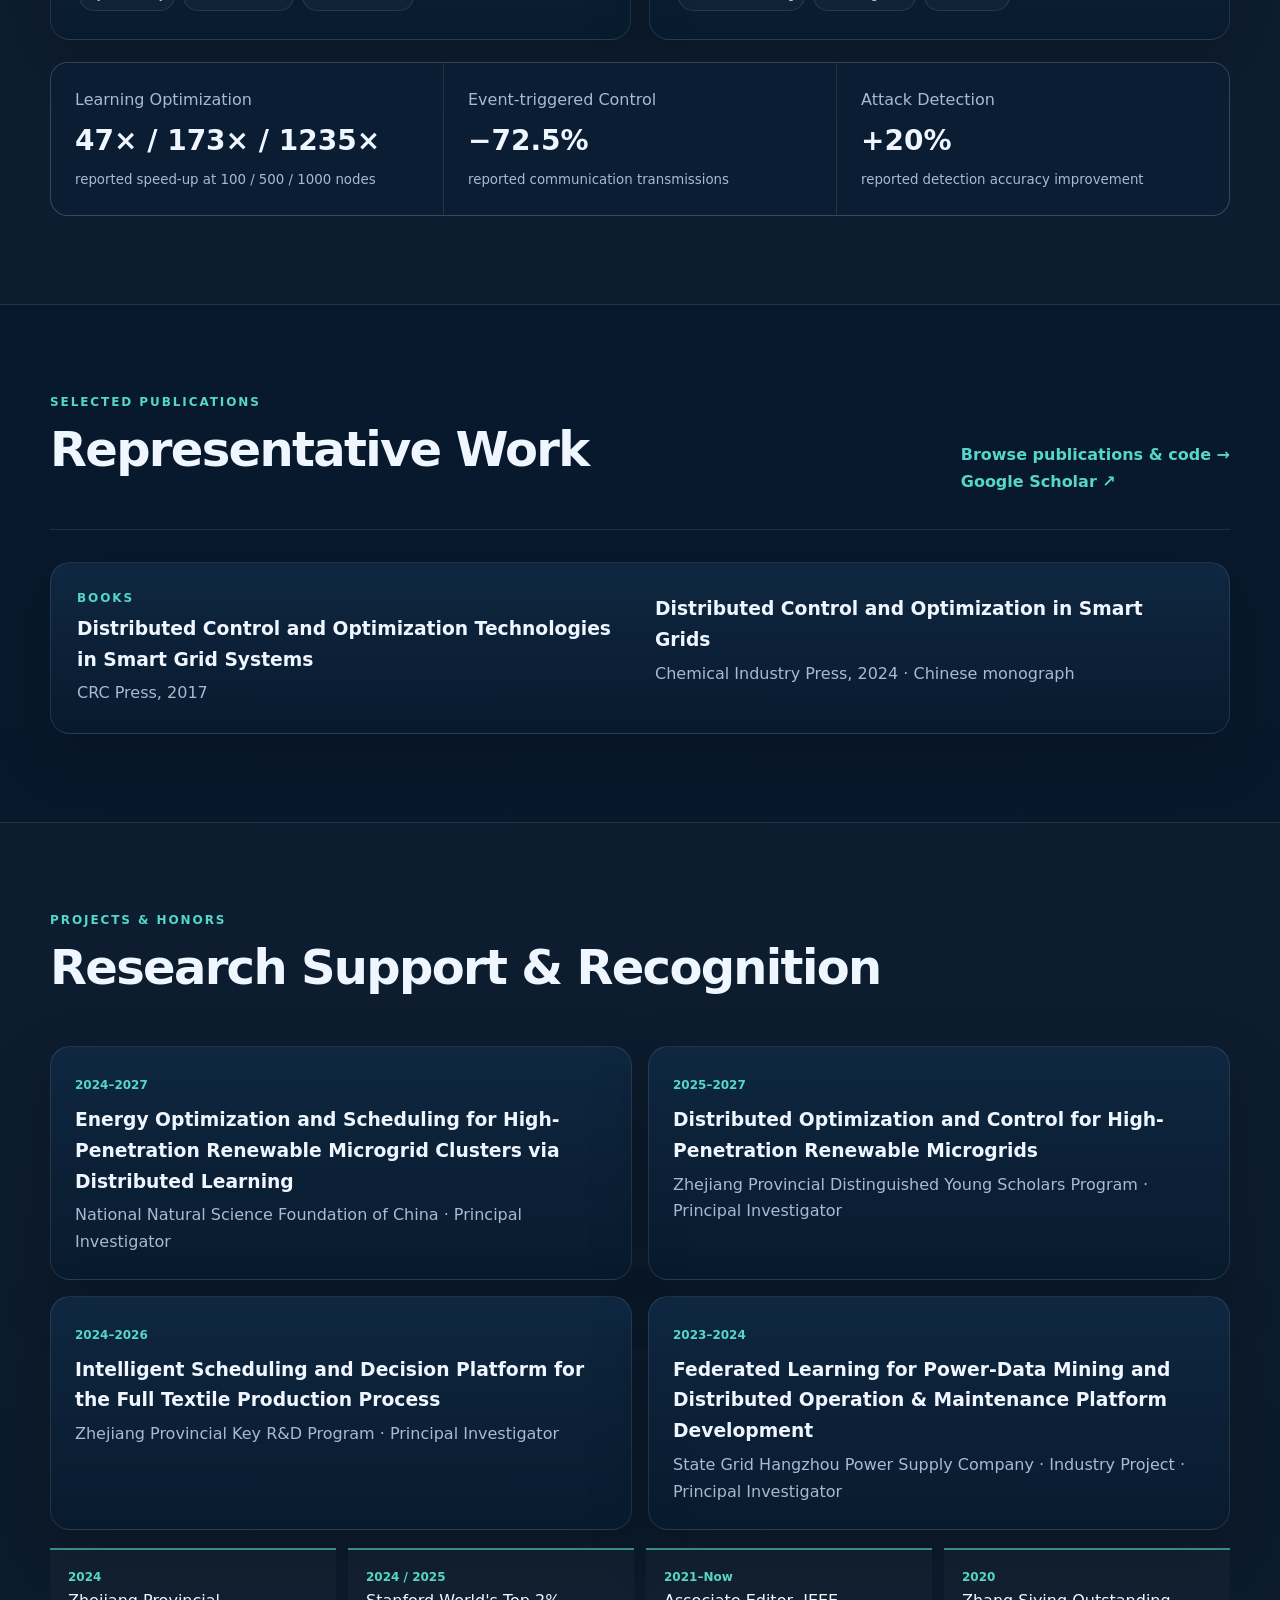
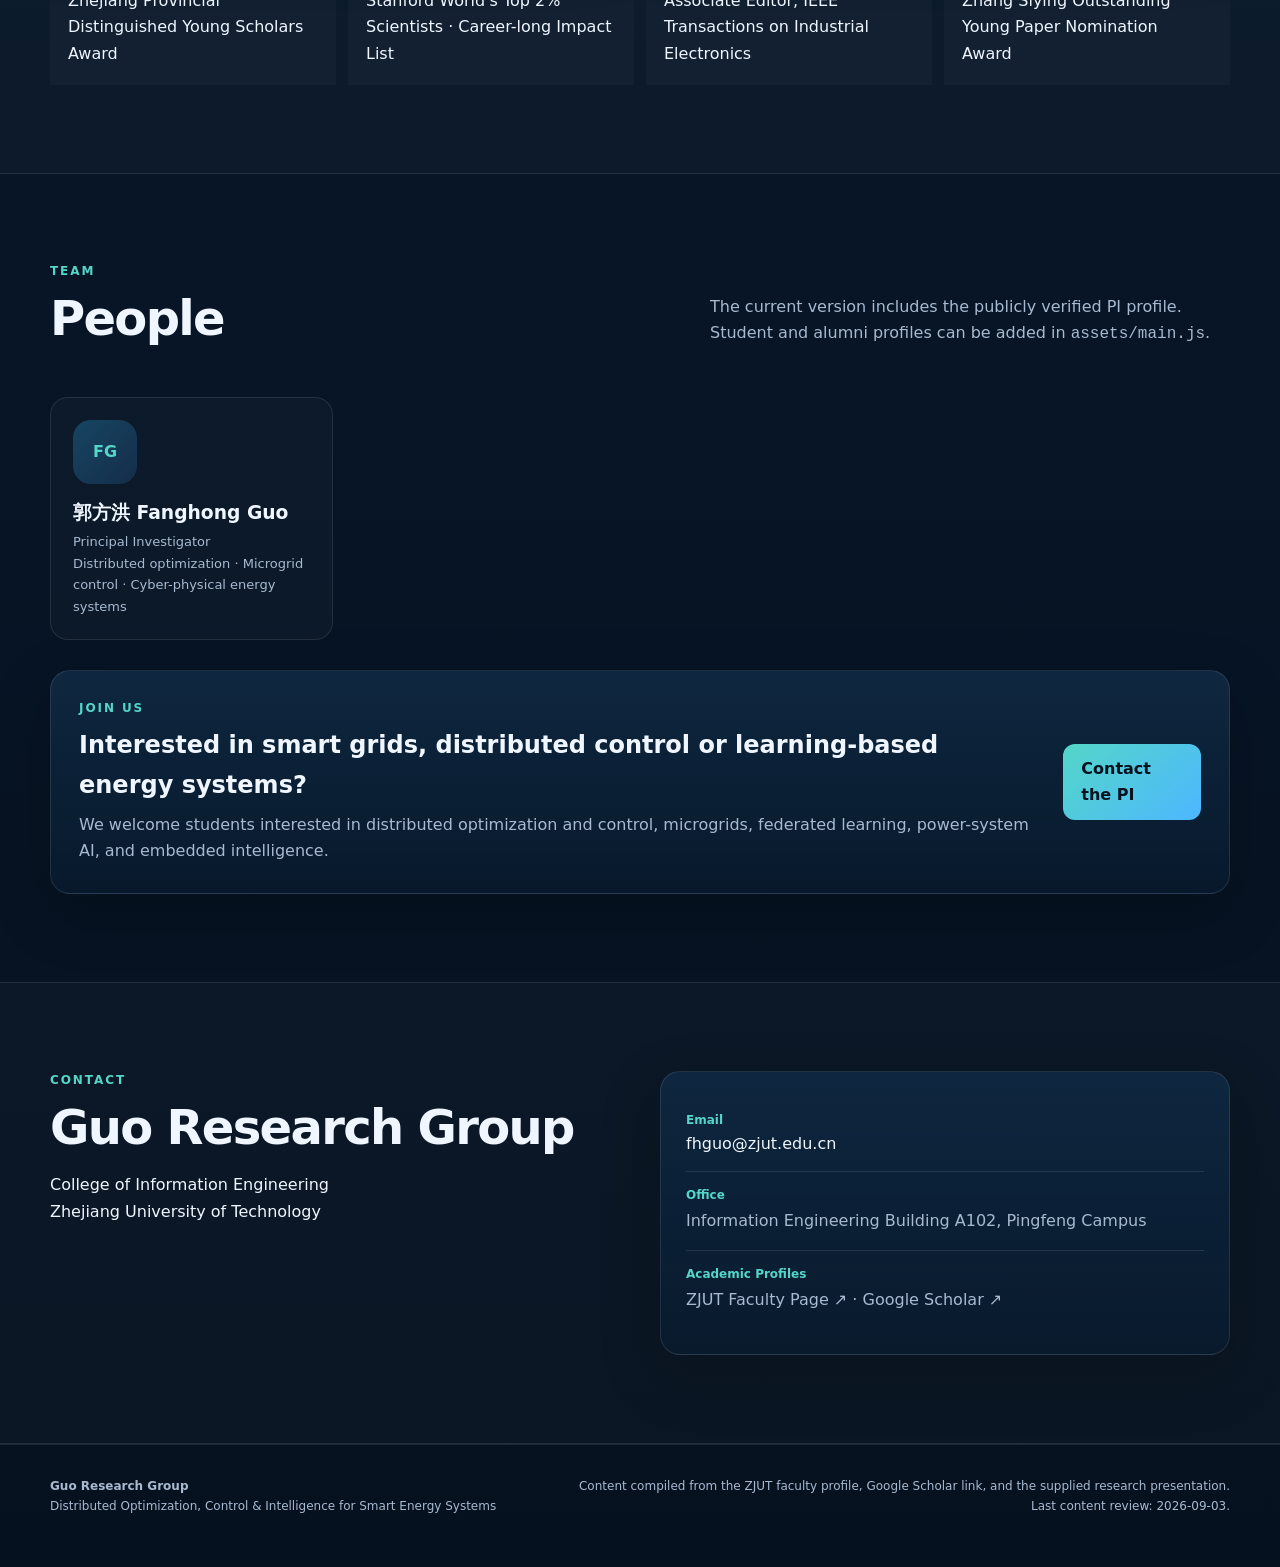
==== commit 63051633: "Add files via upload" ====
--- a/index.html
+++ b/index.html
@@ -1,5 +1,5 @@
 <!doctype html>
-<html lang="zh-CN">
+<html lang="en">
 <head>
   <meta charset="utf-8" />
   <meta name="viewport" content="width=device-width,initial-scale=1" />
@@ -18,11 +18,11 @@
         <span class="brand-mark">G</span>
         <span>
           <strong>Guo Research Group</strong>
-          <small>浙江工业大学 · 信息工程学院</small>
+          <small>Zhejiang University of Technology · College of Information Engineering</small>
         </span>
       </a>
-      <button class="menu-btn" id="menuBtn" aria-label="打开导航" aria-expanded="false">☰</button>
-      <nav id="nav" class="nav" aria-label="主导航">
+      <button class="menu-btn" id="menuBtn" aria-label="Open navigation" aria-expanded="false">☰</button>
+      <nav id="nav" class="nav" aria-label="Main navigation">
         <a href="#about">PI</a>
         <a href="#research">Research</a>
         <a href="publications.html">Publications</a>
@@ -40,8 +40,8 @@
           <div class="eyebrow">SMART GRID · DISTRIBUTED INTELLIGENCE · CYBER-PHYSICAL ENERGY SYSTEMS</div>
           <h1>Distributed Optimization,<br><span>Control & Intelligence</span><br>for Smart Energy Systems</h1>
           <p class="hero-lead">
-            面向高比例新能源与智能电网场景，开展微电网分布式优化与控制、学习优化、
-            韧性安全控制，以及电力数据智能分析相关研究。
+            We develop distributed optimization and control, learning-based optimization, resilient control,
+            and data-driven intelligence for renewable-rich microgrids and smart energy systems.
           </p>
           <div class="hero-actions">
             <a class="btn primary" href="#research">Explore Research</a>
@@ -63,22 +63,6 @@
         </div>
       </div>
     </section>
-
-    <section class="section group-photo-section" id="group-photo">
-  <div class="container">
-    <div class="section-header">
-      <h2>Group Photo</h2>
-      <p>Guo Research Group, Zhejiang University of Technology</p>
-    </div>
-
-    <div class="group-photo-card">
-      <img src="assets/images/team/Teamphoto.png" alt="Guo Research Group Photo" class="group-photo">
-      <p class="group-photo-caption">
-        Team members of Guo Research Group.
-      </p>
-    </div>
-  </div>
-</section>
 
     <section class="stats-band">
       <div class="container stats-grid">
@@ -91,13 +75,29 @@
       <div class="container micro-note">* Citation metrics are reported on the ZJUT faculty profile and may change over time.</div>
     </section>
 
+    <section class="section group-photo-section" id="group-photo">
+      <div class="container">
+        <div class="section-head reveal">
+          <div>
+            <div class="section-tag">OUR GROUP</div>
+            <h2 class="section-title">Guo Research Group</h2>
+          </div>
+          <p>Research, collaboration, and innovation in smart energy systems.</p>
+        </div>
+        <figure class="group-photo-card reveal">
+          <img src="assets/images/team/group-photo.jpg" alt="Guo Research Group" class="group-photo" onerror="document.getElementById('group-photo').style.display='none'">
+          <figcaption>Guo Research Group at Zhejiang University of Technology.</figcaption>
+        </figure>
+      </div>
+    </section>
+
     <section class="section" id="about">
       <div class="container two-col">
         <div class="portrait-card reveal">
           <div class="portrait-frame">
             <img
               src="https://homepage.zjut.edu.cn/_upload/article/images/6a/a3/2b16628a4899b9ec33759cfd8113/71a99062-6549-42c3-b175-595f92b5c634_s.png"
-              alt="郭方洪"
+              alt="Fanghong Guo"
               loading="lazy"
               onerror="this.style.display='none'; this.nextElementSibling.style.display='grid';"
             />
@@ -105,9 +105,9 @@
           </div>
           <div class="portrait-copy">
             <div class="kicker">Principal Investigator</div>
-            <h2>郭方洪 <span>Fanghong Guo</span></h2>
-            <p>副教授（校聘教授） · 博士生导师</p>
-            <p>浙江工业大学 信息工程学院</p>
+            <h2>Fanghong Guo</h2>
+            <p>Associate Professor (Professor-equivalent) · Ph.D. Supervisor</p>
+            <p>College of Information Engineering, Zhejiang University of Technology</p>
             <div class="mini-links">
               <a href="https://homepage.zjut.edu.cn/fhguo/" target="_blank" rel="noreferrer">Faculty Profile ↗</a>
               <a href="mailto:fhguo@zjut.edu.cn">fhguo@zjut.edu.cn</a>
@@ -117,11 +117,11 @@
 
         <div class="about-copy reveal delay-1">
           <div class="section-tag">ABOUT THE PI</div>
-          <h2 class="section-title">从分布式优化到安全控制，面向新能源微电网的系统性研究</h2>
+          <h2 class="section-title">From distributed optimization to resilient control for renewable-rich microgrids</h2>
           <p>
-            郭方洪博士现任浙江工业大学信息工程学院副教授（校聘教授）、博士生导师。
-            主要研究方向包括微电网分布式控制与优化、智能电网、工业互联网与大数据分析。
-            曾在南洋理工大学劳斯莱斯联合实验室和新加坡科技研究局智能电网实验中心开展研究工作。
+            Dr. Fanghong Guo is an Associate Professor (Professor-equivalent) and Ph.D. supervisor at the College of Information Engineering, Zhejiang University of Technology.
+            His research focuses on distributed control and optimization for microgrids, smart grids, industrial internet, and data-driven energy intelligence.
+            He previously conducted research at the Rolls-Royce@NTU Corporate Lab and A*STAR's Experimental Power Grid Centre in Singapore.
           </p>
 
           <div class="timeline">
@@ -141,32 +141,32 @@
             <div class="section-tag">RESEARCH</div>
             <h2 class="section-title">Optimization → Control → Security</h2>
           </div>
-          <p>围绕新能源微电网“实时调度—稳定控制—安全防御”主线，形成纵向分层、横向分布的研究体系。</p>
+          <p>Our research spans real-time scheduling, stable control, and cyber-resilient operation for renewable-rich microgrids.</p>
         </div>
 
         <div class="research-grid">
           <article class="research-card reveal">
             <div class="research-num">01</div>
             <h3>Learning-based Distributed Optimization</h3>
-            <p>面向高比例新能源的强不确定性和大规模节点，研究学习优化、分布式经济调度与实时能量管理。</p>
+            <p>Learning-based optimization, distributed economic dispatch, and real-time energy management under renewable uncertainty and large-scale network constraints.</p>
             <div class="tags"><span>Economic Dispatch</span><span>Learning Optimization</span><span>Distributed Learning</span></div>
           </article>
           <article class="research-card reveal delay-1">
             <div class="research-num">02</div>
             <h3>Distributed & Event-triggered Control</h3>
-            <p>面向微电网电压恢复、频率调节与功率分配，研究有限时间控制、组合误差反馈和事件触发通信。</p>
+            <p>Distributed secondary control for voltage restoration, frequency regulation, power sharing, finite-time convergence, and event-triggered communication.</p>
             <div class="tags"><span>Microgrid Control</span><span>Event-triggered</span><span>Finite-time</span></div>
           </article>
           <article class="research-card reveal delay-2">
             <div class="research-num">03</div>
             <h3>Resilient Cyber-Physical Energy Systems</h3>
-            <p>面向DoS、FDI与传感器攻击等威胁，研究攻击检测、弹性控制、时变采样与安全通信机制。</p>
+            <p>Attack detection and resilient control against DoS, false-data-injection, and sensor attacks, together with time-varying sampling and secure communication mechanisms.</p>
             <div class="tags"><span>Cybersecurity</span><span>Resilient Control</span><span>Attack Detection</span></div>
           </article>
           <article class="research-card reveal delay-3">
             <div class="research-num">04</div>
             <h3>Federated Learning & Power Data Intelligence</h3>
-            <p>面向跨主体电力数据和边缘设备，探索隐私保护联邦学习、故障诊断、运维智能与工业大数据分析。</p>
+            <p>Privacy-preserving federated learning, fault diagnosis, intelligent operation and maintenance, and industrial data analytics for distributed power-system data and edge devices.</p>
             <div class="tags"><span>Federated Learning</span><span>Fault Diagnosis</span><span>Industrial AI</span></div>
           </article>
         </div>
@@ -189,13 +189,7 @@
           <div><a class="text-link" href="publications.html">Browse publications & code →</a><br><a class="text-link" href="https://scholar.google.com/citations?user=M-dHZGIAAAAJ&hl=zh-CN" target="_blank" rel="noreferrer">Google Scholar ↗</a></div>
         </div>
 
-        <div class="pub-list">
-          <article class="pub-item reveal"><span class="pub-year">2022</span><div><h3><a href="paper.html?id=learning-optimization-smart-grid-review">基于学习优化的智能电网能量管理研究综述</a></h3><p>F. Guo, B. Xu, W.-A. Zhang, R. Deng · <i>控制与决策</i></p><div class="pub-pill">Learning-based Optimization</div></div></article>
-          <article class="pub-item reveal"><span class="pub-year">2021</span><div><h3><a href="paper.html?id=alternative-learning-economic-dispatch">An alternative learning-based approach for economic dispatch in smart grid</a></h3><p>F. Guo, B. Xu, L. Xing, W.-A. Zhang, C. Wen, L. Yu · <i>IEEE Internet of Things Journal</i></p><div class="pub-pill">Smart Grid</div></div></article>
-          <article class="pub-item reveal"><span class="pub-year">2018</span><div><h3><a href="paper.html?id=dc-microgrid-power-allocation-voltage-restoration">Distributed secondary control for power allocation and voltage restoration in islanded DC microgrids</a></h3><p>F. Guo, Q. Xu, C. Wen, L. Wang, P. Wang · <i>IEEE Transactions on Sustainable Energy</i></p><div class="pub-pill">DC Microgrid</div></div></article>
-          <article class="pub-item reveal"><span class="pub-year">2017</span><div><h3><a href="paper.html?id=multi-cluster-constrained-optimization">A distributed hierarchical algorithm for multi-cluster constrained optimization</a></h3><p>F. Guo, C. Wen, J. Mao, G. Li, Y.-D. Song · <i>Automatica</i></p><div class="pub-pill">Distributed Optimization</div></div></article>
-          <article class="pub-item reveal"><span class="pub-year">2015</span><div><h3><a href="paper.html?id=distributed-secondary-voltage-frequency-restoration">Distributed secondary voltage and frequency restoration control of droop-controlled inverter-based microgrids</a></h3><p>F. Guo, C. Wen, J. Mao, Y.-D. Song · <i>IEEE Transactions on Industrial Electronics</i></p><div class="pub-pill">Distributed Control</div></div></article>
-        </div>
+        <div class="pub-list" id="homePublications"></div>
 
         <div class="book-card reveal">
           <div>
@@ -204,8 +198,8 @@
             <p>CRC Press, 2017</p>
           </div>
           <div>
-            <h3>《智能电网中的分布式控制与优化》</h3>
-            <p>化学工业出版社, 2024</p>
+            <h3>Distributed Control and Optimization in Smart Grids</h3>
+            <p>Chemical Industry Press, 2024 · Chinese monograph</p>
           </div>
         </div>
       </div>
@@ -220,17 +214,17 @@
           </div>
         </div>
         <div class="project-grid">
-          <article class="project reveal"><span>2024–2027</span><h3>基于分布式学习的高渗透率新能源微网群能量优化调度</h3><p>国家自然科学基金面上项目 · 主持</p></article>
-          <article class="project reveal delay-1"><span>2025–2027</span><h3>高比例新能源微电网分布式优化与控制</h3><p>浙江省杰出青年基金项目 · 主持</p></article>
-          <article class="project reveal delay-2"><span>2024–2026</span><h3>纺织全流程智能调度决策平台研发与应用</h3><p>浙江省“尖兵”“领雁”研发攻关计划项目 · 主持</p></article>
-          <article class="project reveal delay-3"><span>2023–2024</span><h3>基于联邦学习的电力数据深度挖掘及分布式运维平台开发关键技术研究</h3><p>国网杭州市供电公司 · 企业横向 · 主持</p></article>
+          <article class="project reveal"><span>2024–2027</span><h3>Energy Optimization and Scheduling for High-Penetration Renewable Microgrid Clusters via Distributed Learning</h3><p>National Natural Science Foundation of China · Principal Investigator</p></article>
+          <article class="project reveal delay-1"><span>2025–2027</span><h3>Distributed Optimization and Control for High-Penetration Renewable Microgrids</h3><p>Zhejiang Provincial Distinguished Young Scholars Program · Principal Investigator</p></article>
+          <article class="project reveal delay-2"><span>2024–2026</span><h3>Intelligent Scheduling and Decision Platform for the Full Textile Production Process</h3><p>Zhejiang Provincial Key R&D Program · Principal Investigator</p></article>
+          <article class="project reveal delay-3"><span>2023–2024</span><h3>Federated Learning for Power-Data Mining and Distributed Operation & Maintenance Platform Development</h3><p>State Grid Hangzhou Power Supply Company · Industry Project · Principal Investigator</p></article>
         </div>
 
         <div class="honor-grid">
-          <div class="honor reveal"><b>2024</b><span>浙江省杰出青年基金获得者</span></div>
-          <div class="honor reveal"><b>2024 / 2025</b><span>斯坦福全球前2%顶尖科学家“终身科学影响力榜单”</span></div>
+          <div class="honor reveal"><b>2024</b><span>Zhejiang Provincial Distinguished Young Scholars Award</span></div>
+          <div class="honor reveal"><b>2024 / 2025</b><span>Stanford World's Top 2% Scientists · Career-long Impact List</span></div>
           <div class="honor reveal"><b>2021–Now</b><span>Associate Editor, IEEE Transactions on Industrial Electronics</span></div>
-          <div class="honor reveal"><b>2020</b><span>张嗣瀛青年杰出论文提名奖</span></div>
+          <div class="honor reveal"><b>2020</b><span>Zhang Siying Outstanding Young Paper Nomination Award</span></div>
         </div>
       </div>
     </section>
@@ -242,7 +236,7 @@
             <div class="section-tag">TEAM</div>
             <h2 class="section-title">People</h2>
           </div>
-          <p>当前版本仅放入已公开、可核实的PI信息。学生成员可在 <code>assets/main.js</code> 中直接补充。</p>
+          <p>The current version includes the publicly verified PI profile. Student and alumni profiles can be added in <code>assets/main.js</code>.</p>
         </div>
 
         <div class="people-grid" id="peopleGrid"></div>
@@ -251,7 +245,7 @@
           <div>
             <div class="section-tag">JOIN US</div>
             <h3>Interested in smart grids, distributed control or learning-based energy systems?</h3>
-            <p>欢迎对分布式优化与控制、微电网、联邦学习、电力人工智能与嵌入式系统感兴趣的同学交流。</p>
+            <p>We welcome students interested in distributed optimization and control, microgrids, federated learning, power-system AI, and embedded intelligence.</p>
           </div>
           <a class="btn primary" href="mailto:fhguo@zjut.edu.cn">Contact the PI</a>
         </div>
@@ -267,7 +261,7 @@
         </div>
         <div class="contact-card reveal delay-1">
           <div><span>Email</span><a href="mailto:fhguo@zjut.edu.cn">fhguo@zjut.edu.cn</a></div>
-          <div><span>Office</span><p>屏峰校区 信息楼 A102</p></div>
+          <div><span>Office</span><p>Information Engineering Building A102, Pingfeng Campus</p></div>
           <div><span>Academic Profiles</span><p><a href="https://homepage.zjut.edu.cn/fhguo/" target="_blank" rel="noreferrer">ZJUT Faculty Page ↗</a> · <a href="https://scholar.google.com/citations?user=M-dHZGIAAAAJ&hl=zh-CN" target="_blank" rel="noreferrer">Google Scholar ↗</a></p></div>
         </div>
       </div>
@@ -281,6 +275,7 @@
     </div>
   </footer>
 
+  <script src="assets/publications.js"></script>
   <script src="assets/main.js"></script>
 </body>
 </html>
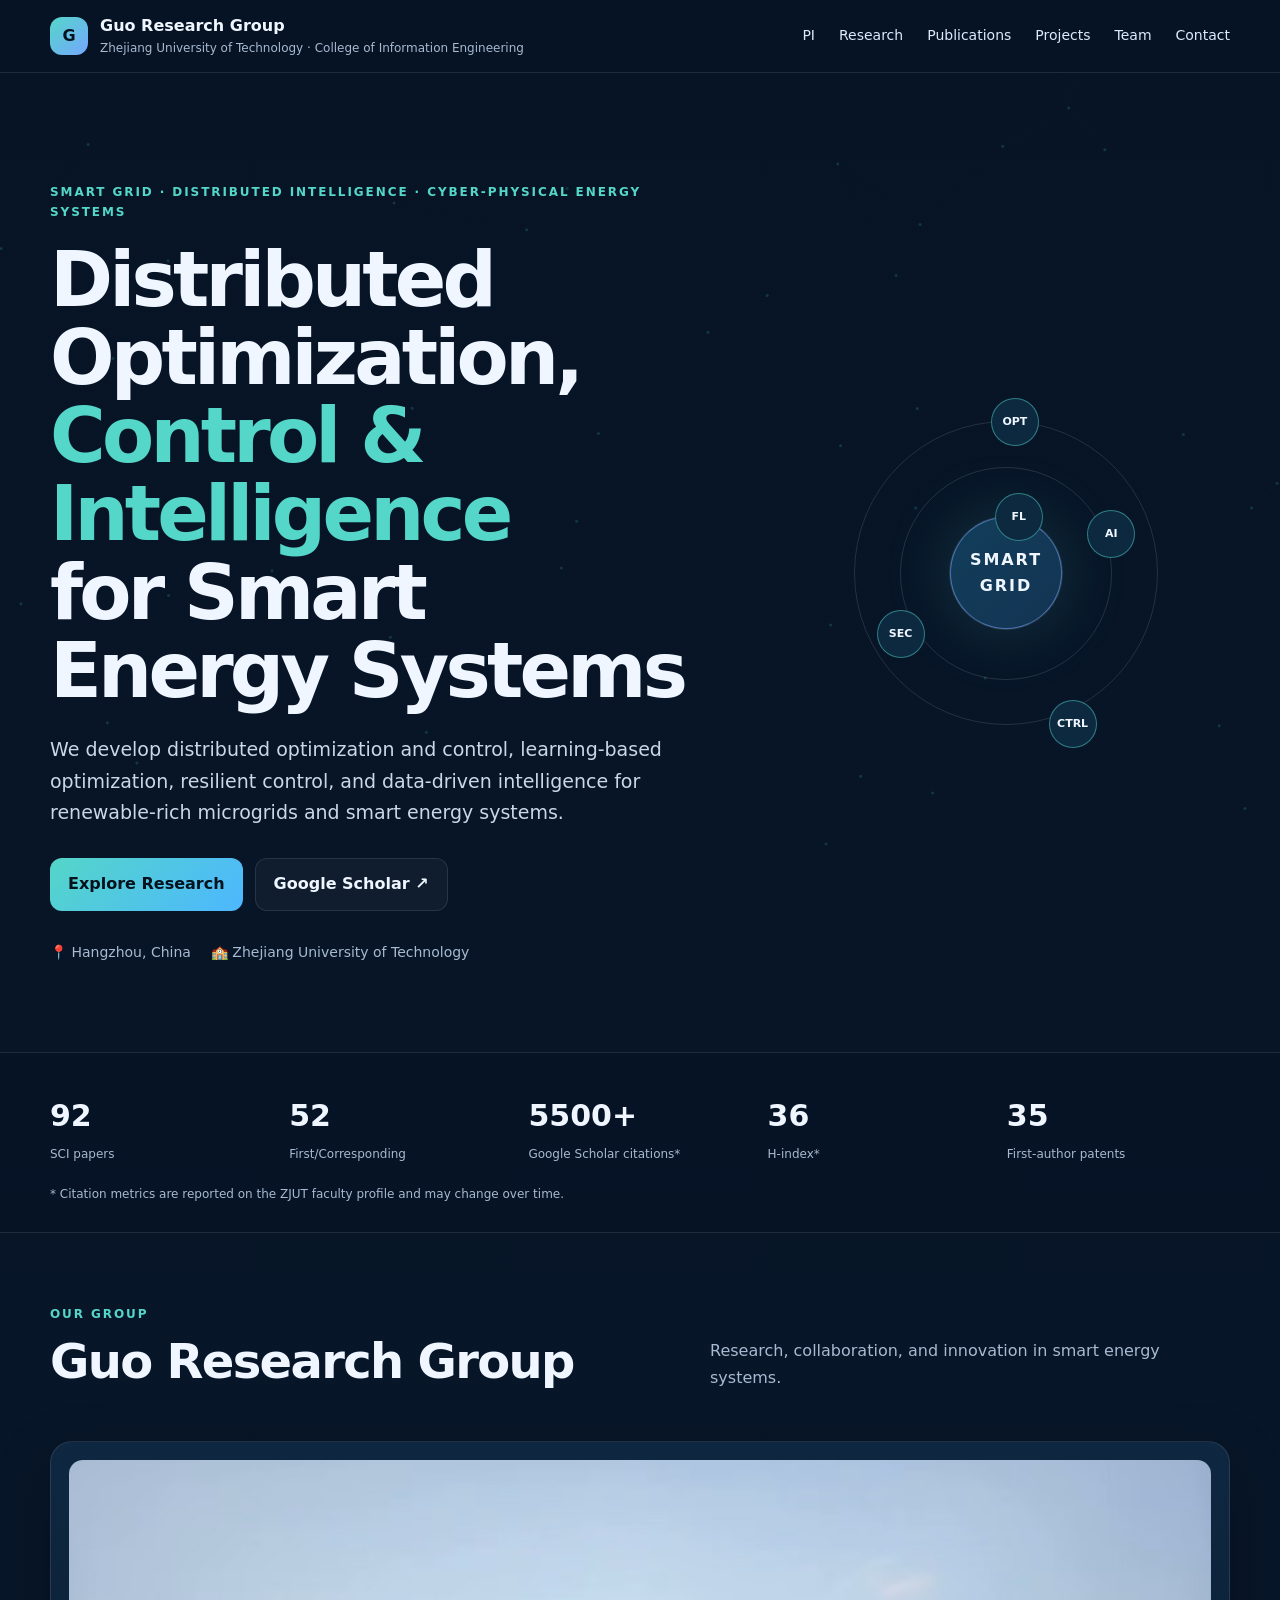
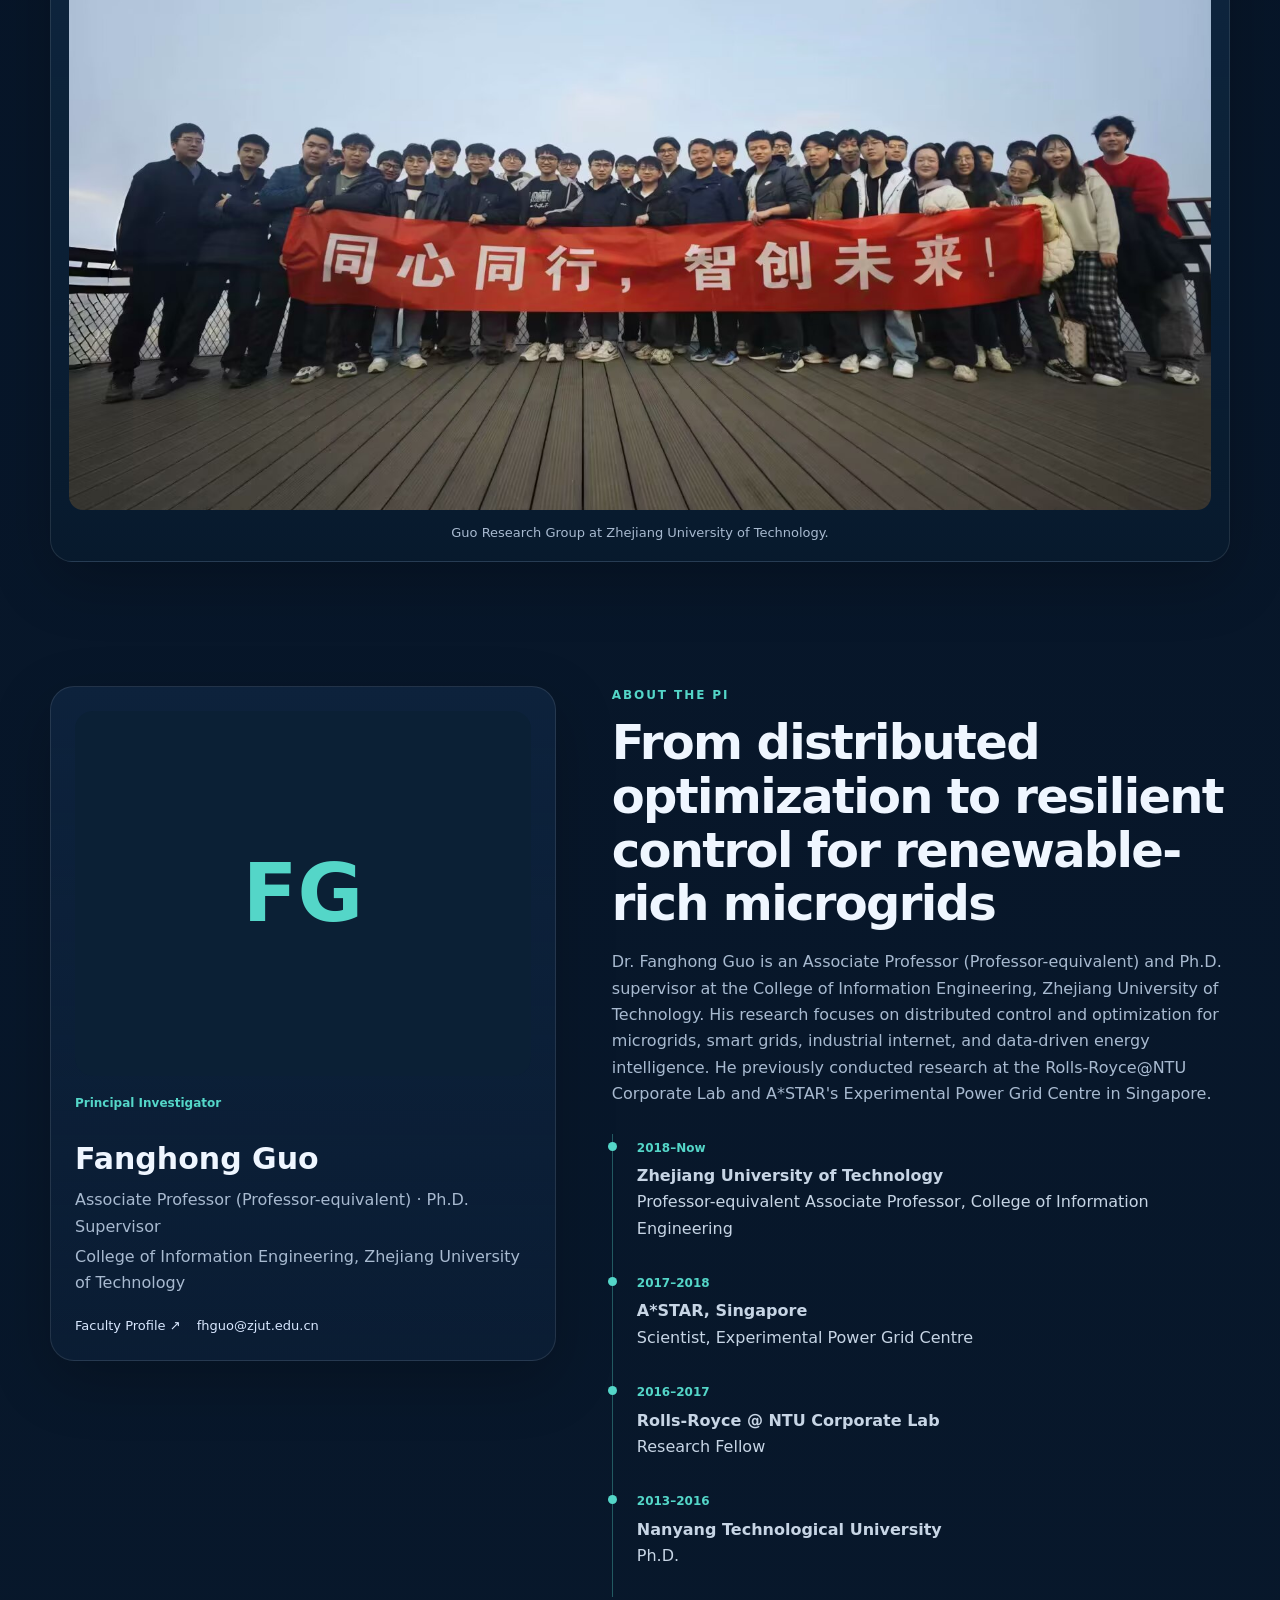
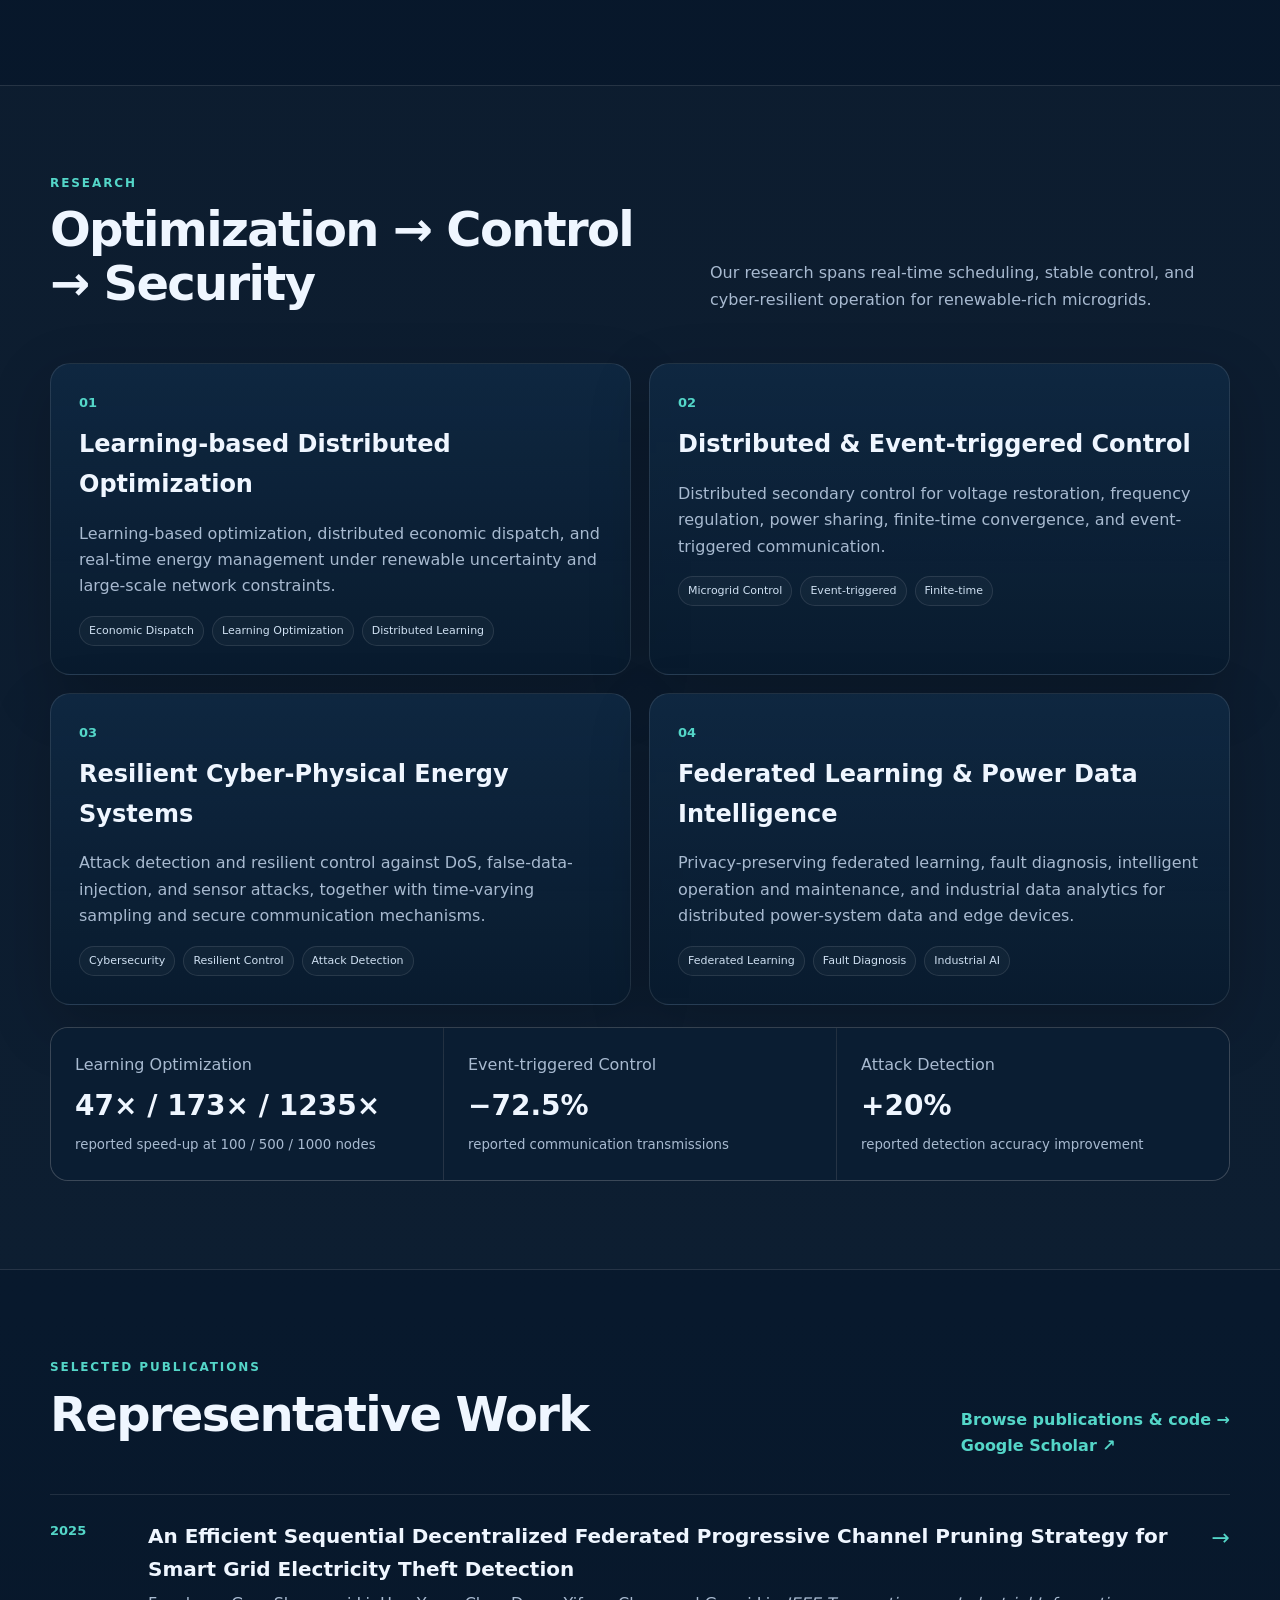
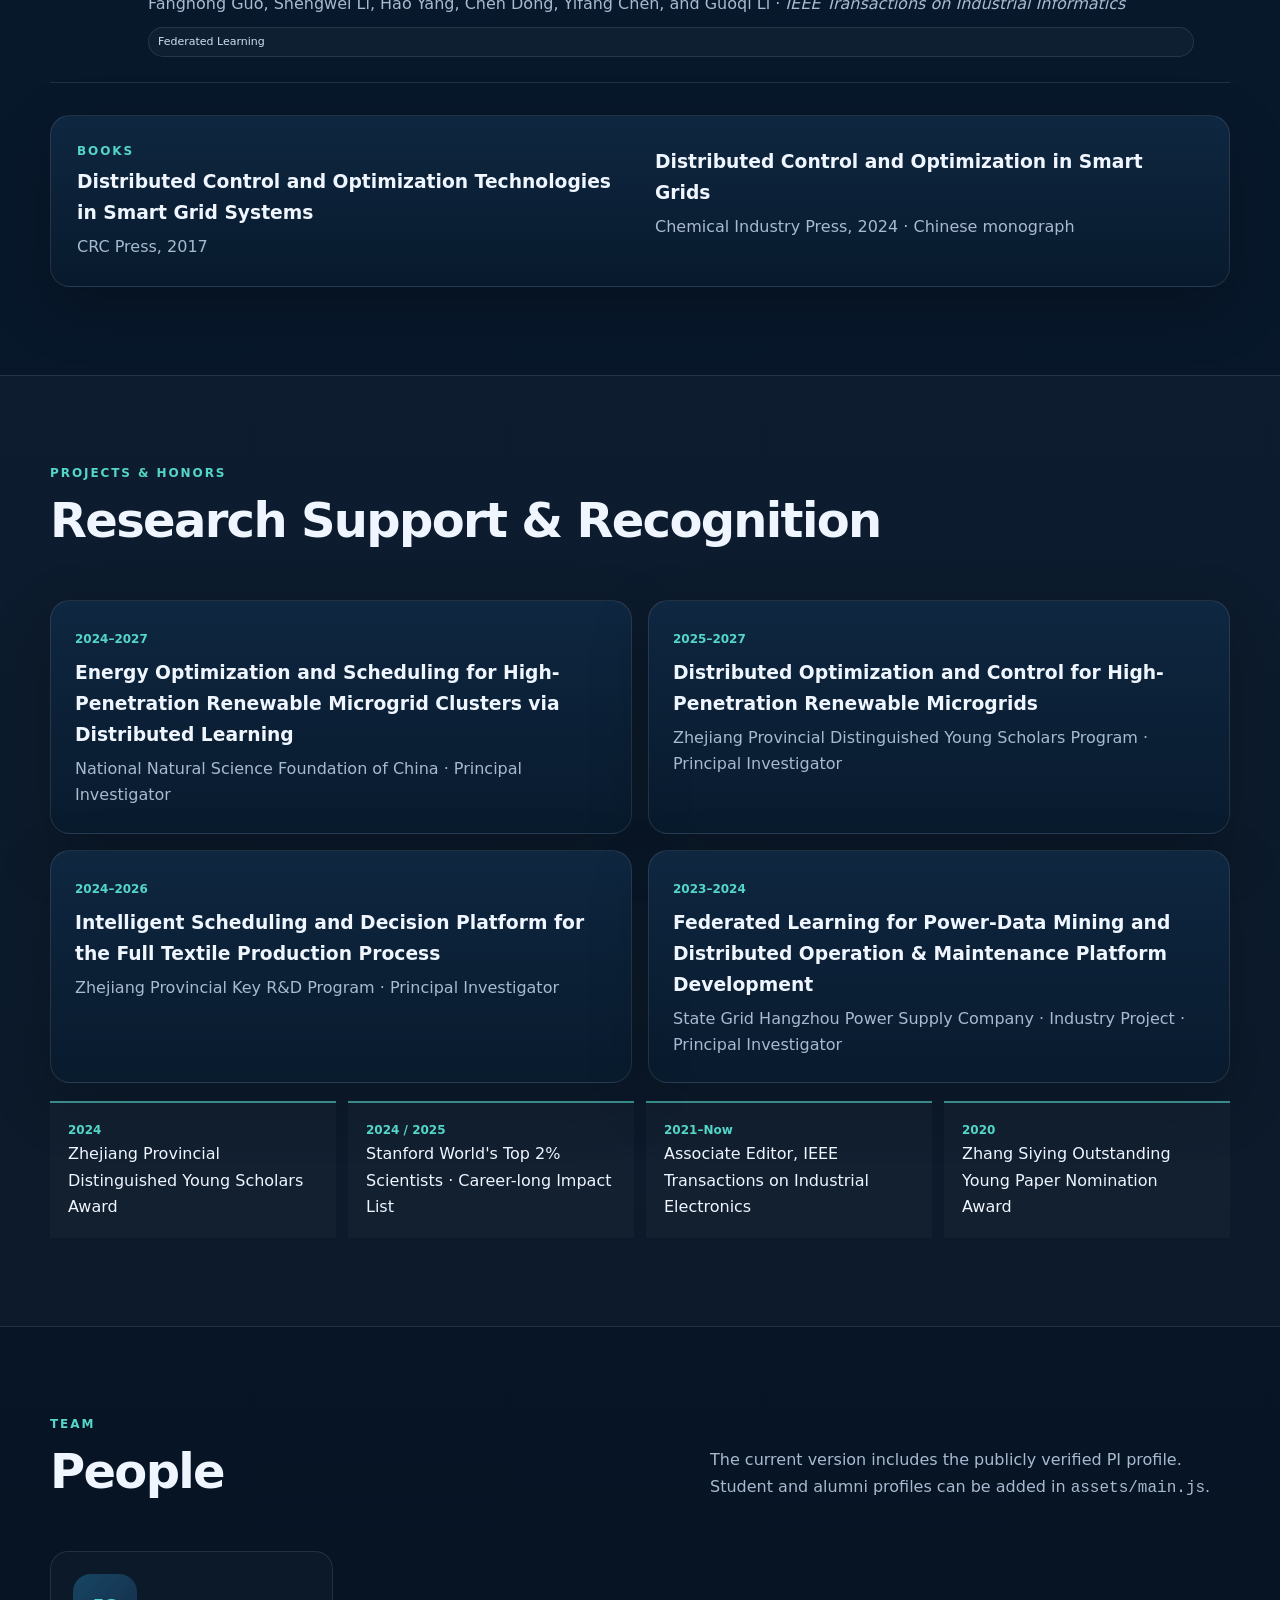
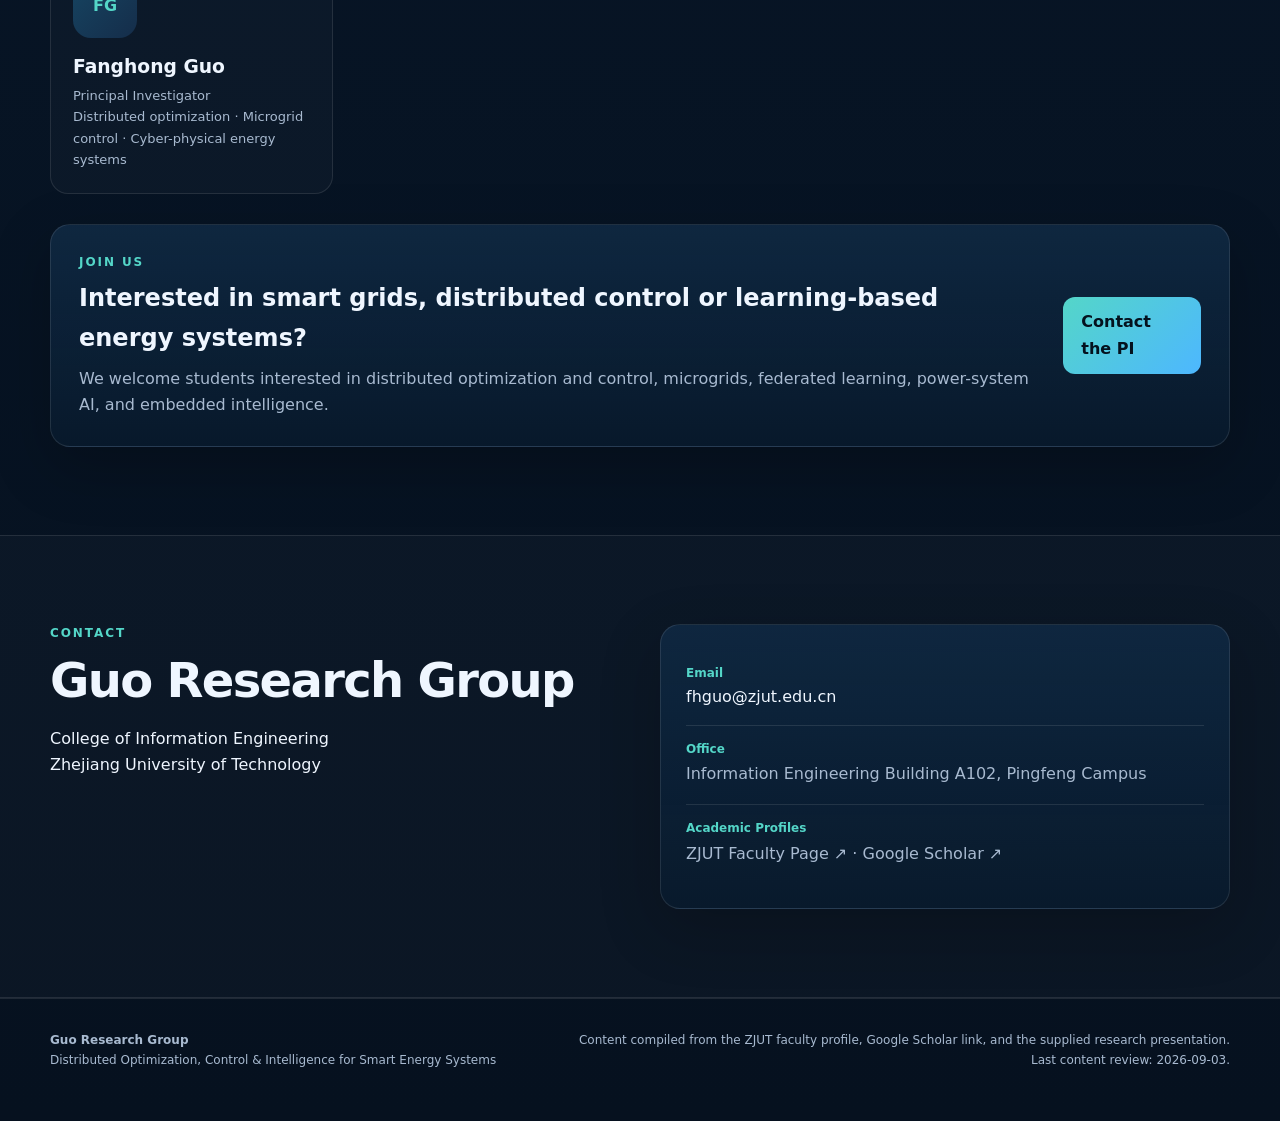
==== commit 116e26b1: "Update index.html" ====
--- a/index.html
+++ b/index.html
@@ -85,7 +85,7 @@
           <p>Research, collaboration, and innovation in smart energy systems.</p>
         </div>
         <figure class="group-photo-card reveal">
-          <img src="assets/images/team/group-photo.jpg" alt="Guo Research Group" class="group-photo" onerror="document.getElementById('group-photo').style.display='none'">
+          <img src="assets/images/team/Teamphoto.png" alt="Guo Research Group" class="group-photo" onerror="document.getElementById('group-photo').style.display='none'">
           <figcaption>Guo Research Group at Zhejiang University of Technology.</figcaption>
         </figure>
       </div>
--- a/assets/style.css
+++ b/assets/style.css
@@ -10,127 +10,10 @@
 .page-hero{padding:90px 0 44px}.page-hero h1{font-size:clamp(42px,6vw,70px);line-height:1.03;margin:12px 0 18px;letter-spacing:-.045em}.page-hero p{max-width:760px;color:var(--muted);font-size:18px}.filters{display:grid;grid-template-columns:1fr auto;gap:16px;align-items:center;margin:22px 0 30px}.search-box{width:100%;padding:13px 15px;border-radius:12px;border:1px solid var(--line);background:#0a1d32;color:#fff;outline:none}.filter-chips{display:flex;gap:8px;flex-wrap:wrap}.chip{padding:8px 12px;border-radius:999px;border:1px solid var(--line);background:rgba(255,255,255,.03);color:#dfeaf7;cursor:pointer}.chip.active{background:var(--accent);color:#05131e;border-color:transparent}.papers-grid{display:grid;grid-template-columns:repeat(2,1fr);gap:18px}.paper-card{padding:24px;display:flex;flex-direction:column;gap:12px;transition:.2s}.paper-card:hover{transform:translateY(-3px);border-color:rgba(84,214,200,.45)}.paper-card .meta{display:flex;justify-content:space-between;gap:14px;color:var(--muted);font-size:12px}.paper-card h2{font-size:22px;line-height:1.25;margin:0}.paper-card .authors,.paper-card .summary{color:var(--muted);font-size:14px;margin:0}.paper-card .paper-actions{display:flex;gap:8px;flex-wrap:wrap;margin-top:auto;padding-top:6px}.status-pill.code{color:#88f1df;border-color:rgba(84,214,200,.4)}.empty-state{padding:50px 0;color:var(--muted);text-align:center}.back-link{display:inline-flex;align-items:center;gap:8px;color:var(--accent);font-weight:750;margin-bottom:20px}.paper-layout{display:grid;grid-template-columns:minmax(0,1fr) 320px;gap:28px;align-items:start}.paper-main{min-width:0}.paper-title{font-size:clamp(34px,5vw,58px);line-height:1.08;letter-spacing:-.04em;margin:12px 0 16px}.paper-authors{font-size:17px;color:#c7d6e7}.paper-venue{color:var(--muted)}.paper-panel{padding:26px;margin-bottom:18px}.paper-panel h2{font-size:24px;margin:0 0 12px}.paper-panel h3{font-size:17px;margin:22px 0 7px}.paper-panel p,.paper-panel li{color:#c7d6e7}.paper-panel ul{padding-left:20px}.paper-sidebar{position:sticky;top:92px}.side-card{border:1px solid var(--line);background:#0a1d32;border-radius:18px;padding:20px;margin-bottom:14px}.side-card h3{font-size:15px;margin:0 0 12px}.side-card .btn{width:100%;margin-top:8px}.key-facts{display:grid;gap:12px}.key-facts div{padding-bottom:10px;border-bottom:1px solid var(--line)}.key-facts div:last-child{border-bottom:0}.key-facts span{display:block;color:var(--muted);font-size:11px}.key-facts b{display:block;margin-top:2px}.bibtex{position:relative;background:#06111e;border:1px solid var(--line);border-radius:12px;padding:16px;overflow:auto;color:#d9e7f5;font-size:12px;white-space:pre}.copy-btn{position:absolute;right:12px;top:12px;border:1px solid var(--line);border-radius:8px;background:#0d223c;color:#fff;padding:6px 9px;cursor:pointer}.callout{border-left:3px solid var(--accent);padding:12px 16px;background:rgba(84,214,200,.06);border-radius:0 12px 12px 0}.admin-note{font-size:12px;color:var(--muted);padding-top:8px}
 .reveal{opacity:1;transform:none}.js .reveal{opacity:0;transform:translateY(14px);transition:.6s ease}.js .reveal.visible{opacity:1;transform:none}.delay-1{transition-delay:.08s}.delay-2{transition-delay:.16s}.delay-3{transition-delay:.24s}
 @media(max-width:900px){.menu-btn{display:block}.nav{display:none;position:absolute;top:72px;left:20px;right:20px;flex-direction:column;align-items:flex-start;padding:18px;background:#081a2d;border:1px solid var(--line);border-radius:16px}.nav.open{display:flex}.hero-grid,.two-col,.contact-grid,.paper-layout{grid-template-columns:1fr}.hero-visual{display:none}.stats-grid{grid-template-columns:repeat(2,1fr)}.research-grid,.project-grid,.papers-grid{grid-template-columns:1fr}.honor-grid,.people-grid{grid-template-columns:repeat(2,1fr)}.impact-strip{grid-template-columns:1fr}.section-head{align-items:flex-start;flex-direction:column}.book-card{grid-template-columns:1fr}.paper-sidebar{position:static}.filters{grid-template-columns:1fr}.join-card{align-items:flex-start;flex-direction:column}.footer-grid{display:block}.footer-right{text-align:left;margin-top:14px}}@media(max-width:560px){.container{width:min(100% - 24px,var(--max))}.section{padding:64px 0}.hero{padding-top:70px}.hero h1{font-size:42px}.stats-grid,.honor-grid,.people-grid{grid-template-columns:1fr}.pub-item{grid-template-columns:50px 1fr}.pub-arrow{display:none}.paper-card h2{font-size:19px}}
-.group-photo-section {
-  padding: 80px 0;
-}
 
-.group-photo-card {
-  max-width: 1000px;
-  margin: 0 auto;
-  text-align: center;
-  background: rgba(255, 255, 255, 0.04);
-  border: 1px solid rgba(255, 255, 255, 0.08);
-  border-radius: 18px;
-  padding: 24px;
-  box-shadow: 0 10px 30px rgba(0,0,0,0.15);
-}
+/* Group photo */
+.group-photo-section{padding-top:72px;padding-bottom:36px}.group-photo-card{margin:0;border:1px solid var(--line);background:linear-gradient(180deg,rgba(16,41,67,.9),rgba(8,27,46,.8));border-radius:22px;padding:18px;box-shadow:var(--shadow)}.group-photo{width:100%;max-height:650px;object-fit:cover;border-radius:14px}.group-photo-card figcaption{text-align:center;color:var(--muted);font-size:13px;margin-top:12px}
 
-.group-photo {
-  width: 100%;
-  max-width: 900px;
-  border-radius: 14px;
-  display: block;
-  margin: 0 auto 16px auto;
-}
-
-.group-photo-caption {
-  font-size: 0.95rem;
-  opacity: 0.85;
-
-/* ==============================
-   Paper Figures
-============================== */
-
-.paper-hero-figure {
-  margin: 28px 0 34px;
-}
-
-.paper-hero-figure img {
-  display: block;
-  width: 100%;
-  max-width: 1000px;
-  height: auto;
-  margin: 0 auto;
-  border-radius: 14px;
-}
-
-.paper-hero-figure figcaption {
-  margin-top: 14px;
-  text-align: center;
-  font-size: 0.9rem;
-  line-height: 1.6;
-  opacity: 0.75;
-}
-
-
-.paper-gallery {
-  display: grid;
-
-  grid-template-columns:
-    repeat(
-      auto-fit,
-      minmax(280px, 1fr)
-    );
-
-  gap: 24px;
-
-  margin-top: 28px;
-}
-
-
-.paper-gallery-item {
-  margin: 0;
-
-  padding: 14px;
-
-  border-radius: 14px;
-
-  border:
-    1px solid
-    rgba(255,255,255,0.08);
-
-  background:
-    rgba(255,255,255,0.025);
-}
-
-
-.paper-gallery-item img {
-  display: block;
-
-  width: 100%;
-
-  height: auto;
-
-  border-radius: 9px;
-
-  transition:
-    transform 0.25s ease;
-}
-
-
-.paper-gallery-item:hover img {
-  transform: scale(1.02);
-}
-
-
-.paper-gallery-item figcaption {
-  padding: 12px 4px 2px;
-
-  font-size: 0.88rem;
-
-  line-height: 1.55;
-
-  opacity: 0.78;
-}
-
-
-/* Mobile */
-
-@media (max-width: 700px) {
-
-  .paper-gallery {
-    grid-template-columns: 1fr;
-  }
-
-}  
-}
+/* Paper figures */
+.paper-hero-figure{margin:24px 0 30px}.paper-hero-figure img{width:100%;height:auto;border-radius:14px;border:1px solid var(--line);background:#fff}.paper-hero-figure figcaption,.paper-gallery-item figcaption{margin-top:12px;color:var(--muted);font-size:13px;line-height:1.55}.paper-gallery{display:grid;grid-template-columns:repeat(2,minmax(0,1fr));gap:18px;margin-top:24px}.paper-gallery-item{margin:0;padding:12px;border:1px solid var(--line);border-radius:14px;background:rgba(255,255,255,.025)}.paper-gallery-item img{width:100%;height:auto;border-radius:9px;background:#fff}.pub-item h3 a:hover{color:var(--accent)}
+@media(max-width:700px){.paper-gallery{grid-template-columns:1fr}}
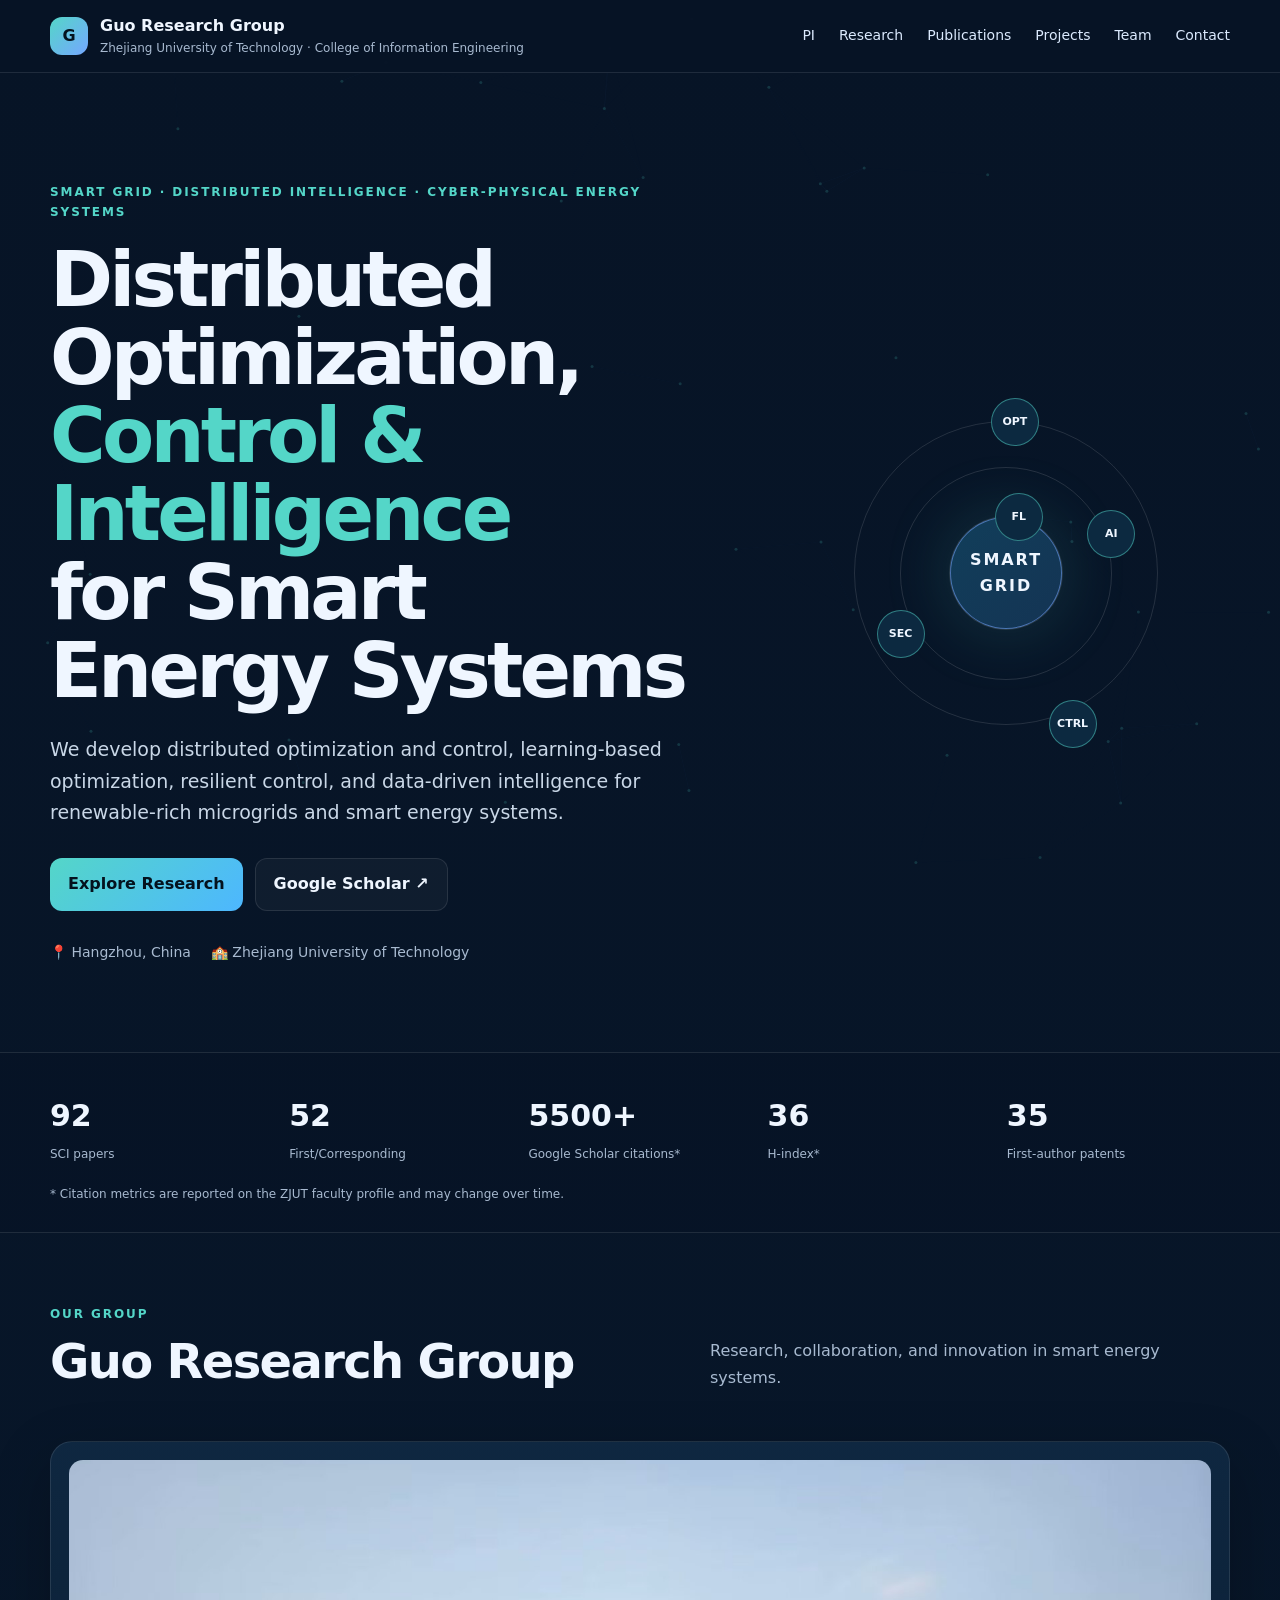
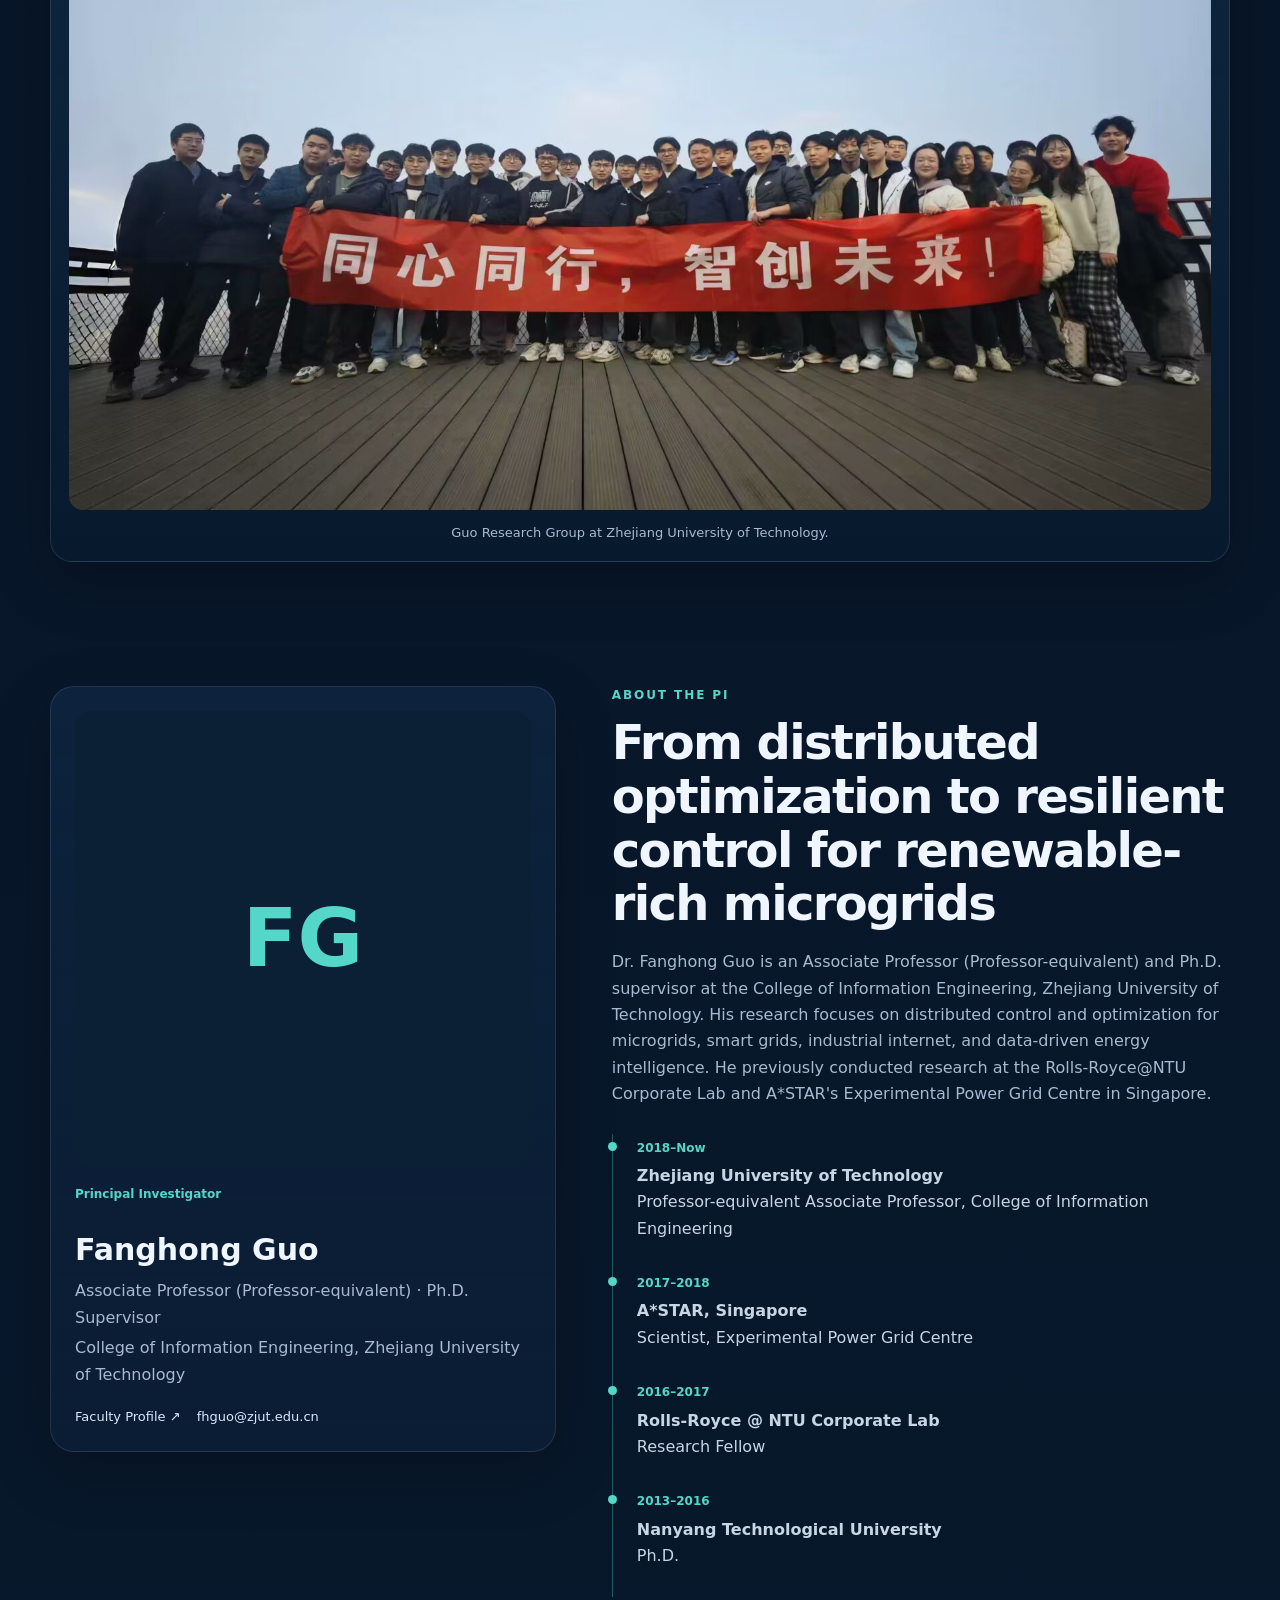
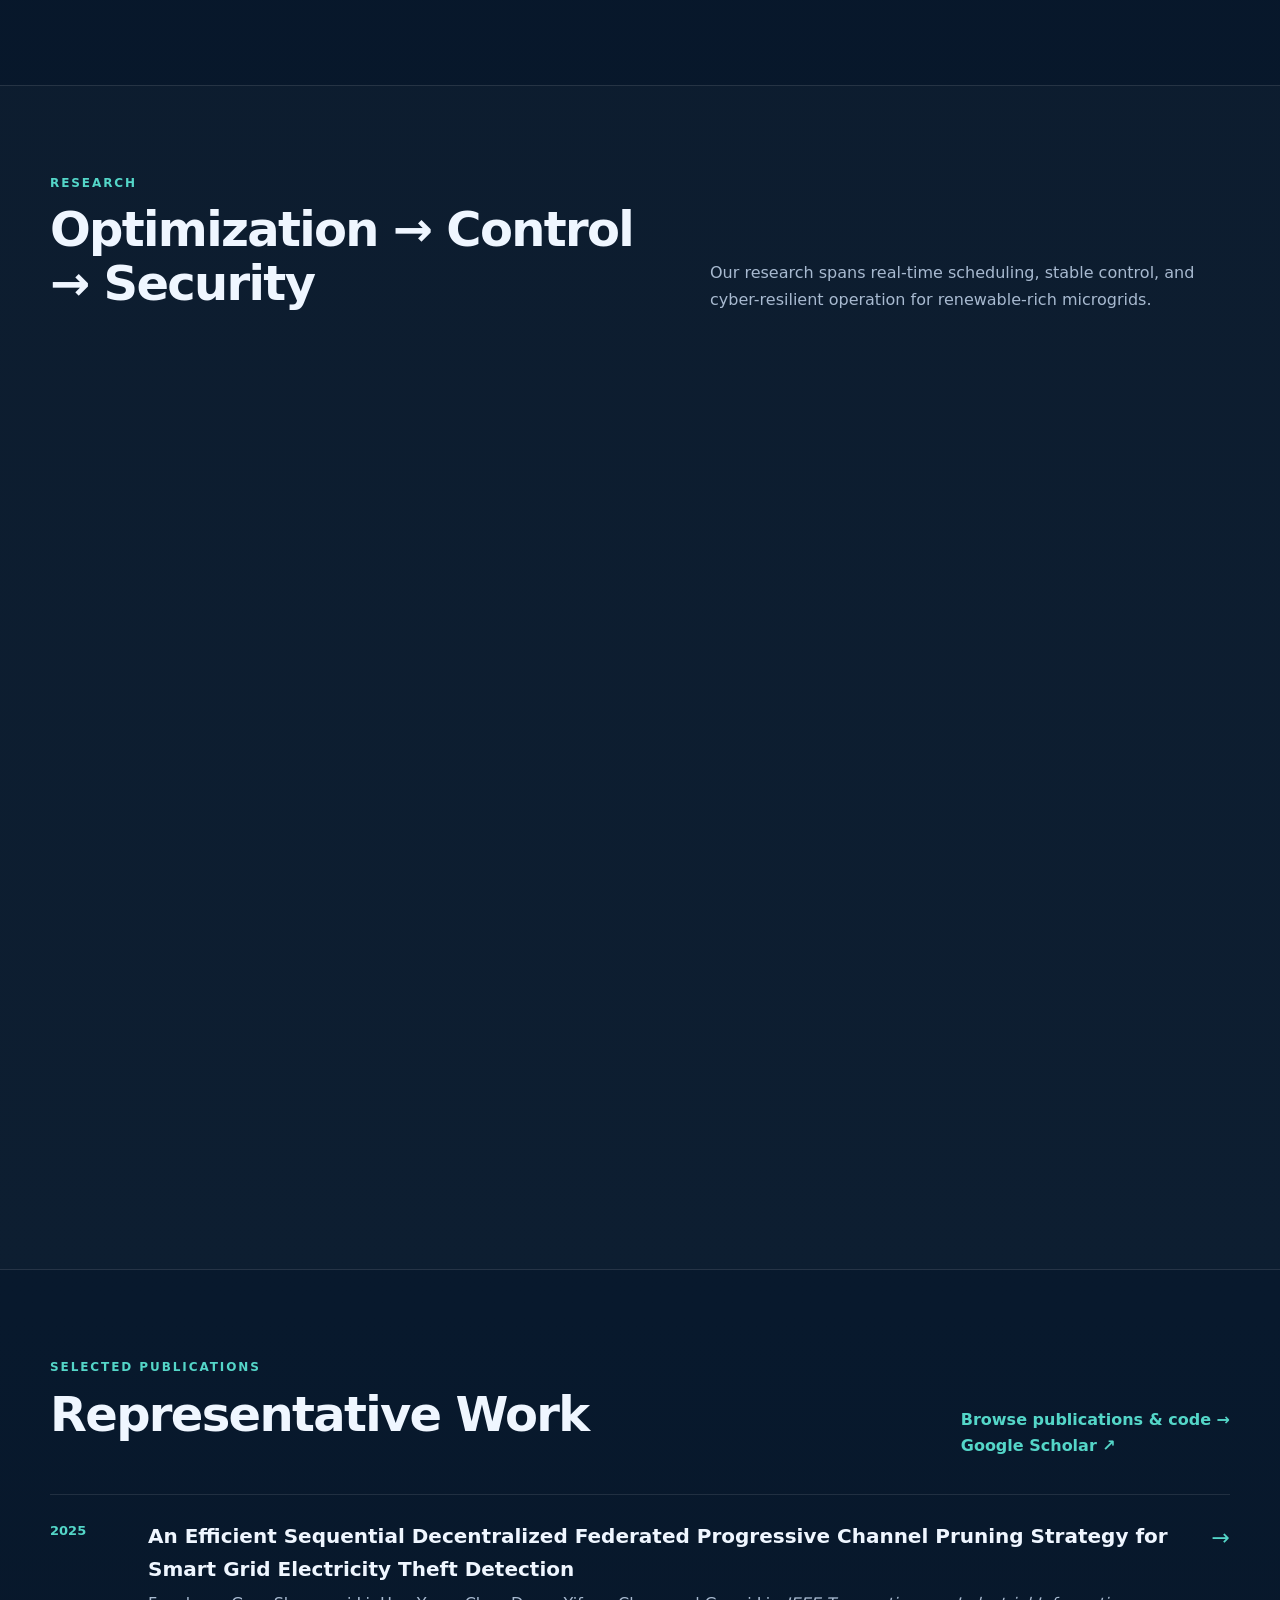
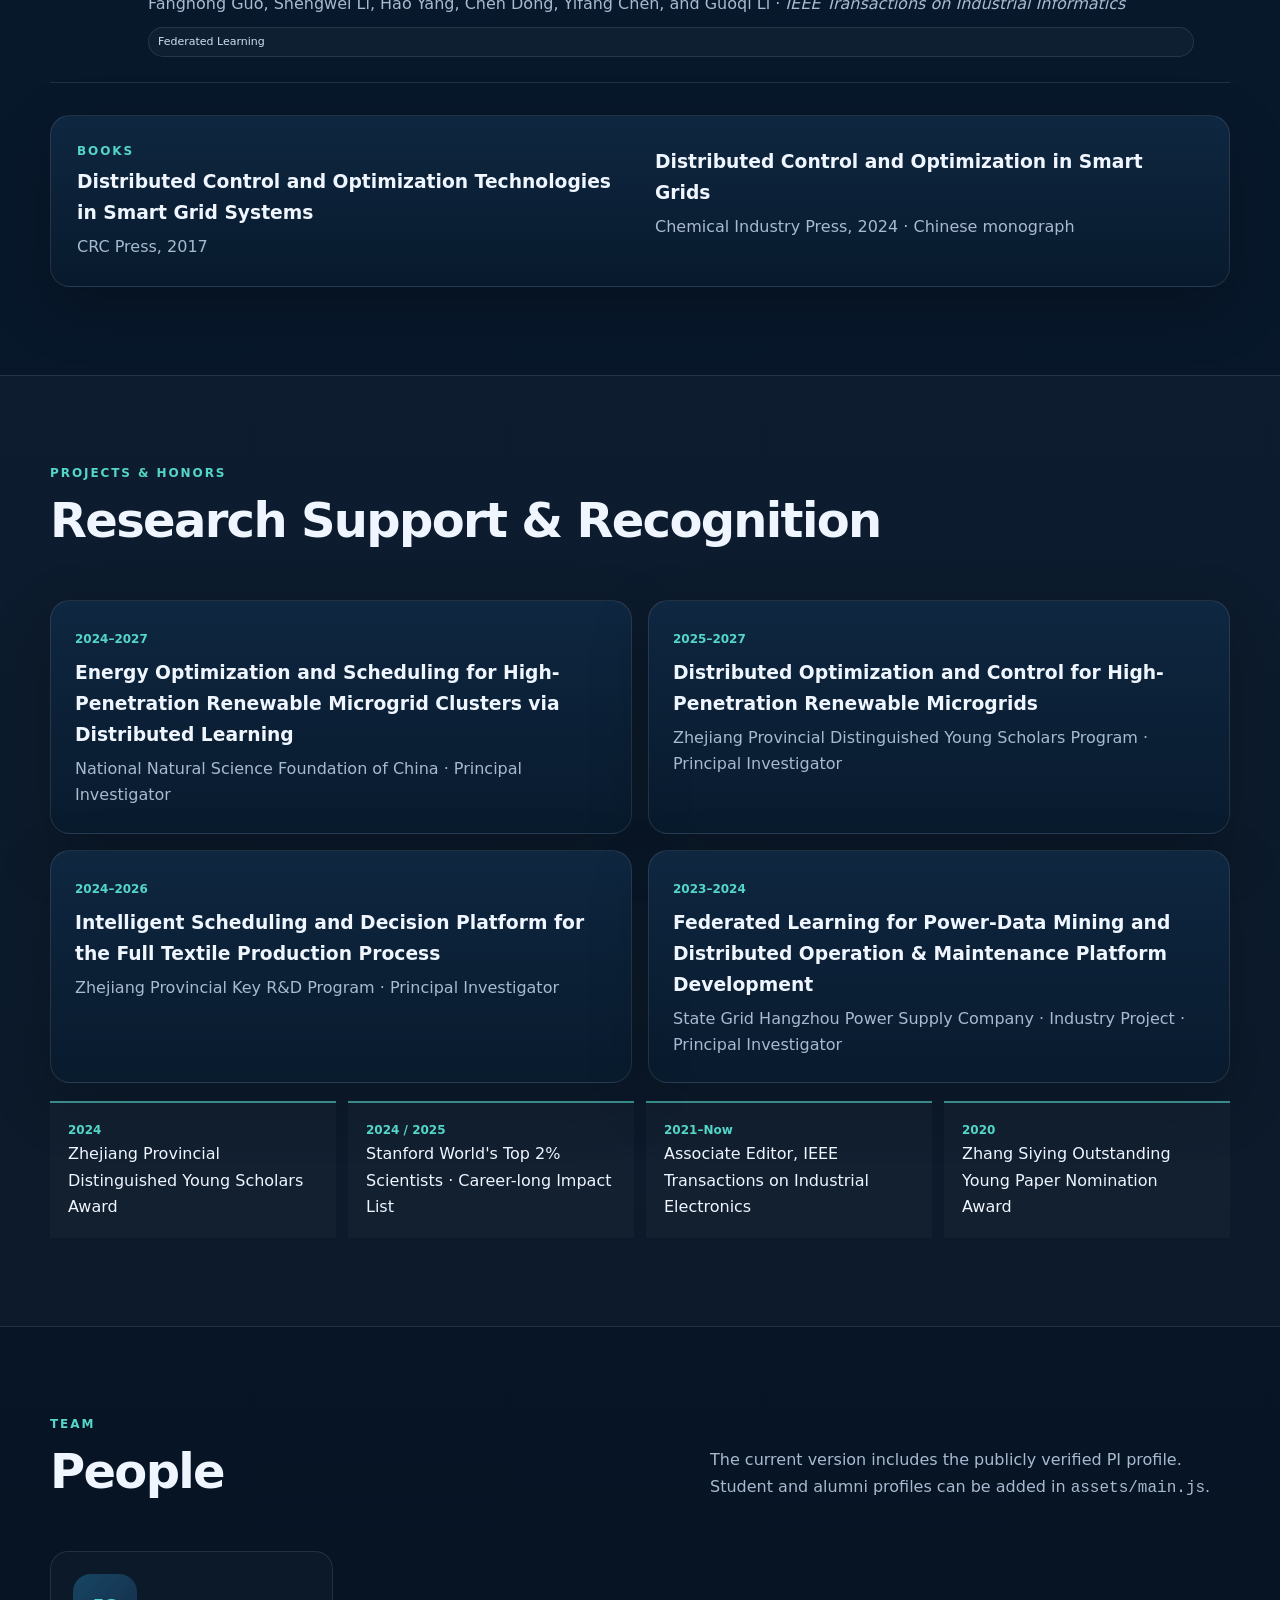
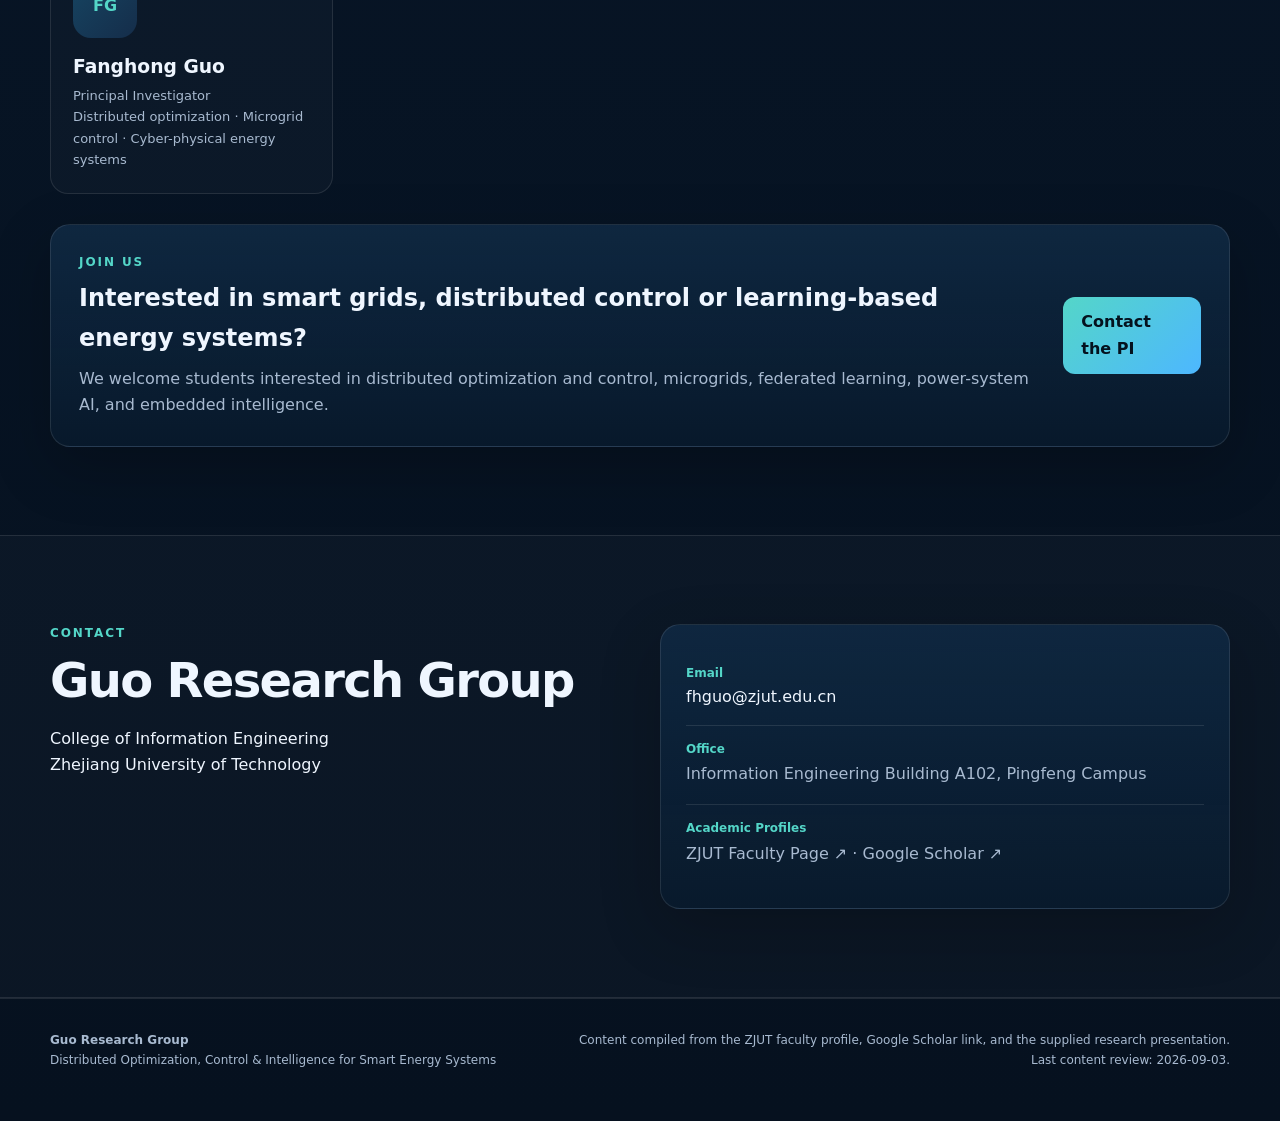
==== commit 6bc59089: "Update index.html" ====
--- a/index.html
+++ b/index.html
@@ -25,7 +25,7 @@
       <nav id="nav" class="nav" aria-label="Main navigation">
         <a href="#about">PI</a>
         <a href="#research">Research</a>
-        <a href="publications.html">Publications</a>
+        <a href="#publications">Publications</a>
         <a href="#projects">Projects</a>
         <a href="#team">Team</a>
         <a href="#contact">Contact</a>
--- a/assets/style.css
+++ b/assets/style.css
@@ -1,19 +1,1380 @@
 :root{
-  --bg:#071426;--bg2:#0a1c31;--panel:#0d223c;--panel2:#102943;--text:#eff6ff;--muted:#a8bad0;
-  --line:rgba(255,255,255,.10);--accent:#54d6c8;--accent2:#75a7ff;--max:1180px;--shadow:0 20px 60px rgba(0,0,0,.22)
-}
-*{box-sizing:border-box}html{scroll-behavior:smooth}body{margin:0;font-family:Inter,ui-sans-serif,system-ui,-apple-system,BlinkMacSystemFont,"Segoe UI",sans-serif;background:linear-gradient(180deg,var(--bg),#08192d 60%,#06111f);color:var(--text);line-height:1.65}a{color:inherit;text-decoration:none}img{max-width:100%;display:block}code{font-family:"SFMono-Regular",Consolas,monospace}.container{width:min(var(--max),calc(100% - 40px));margin:auto}.section{padding:88px 0}.section-muted{background:rgba(255,255,255,.025);border-block:1px solid var(--line)}
-#network-canvas{position:fixed;inset:0;width:100%;height:100%;pointer-events:none;opacity:.25;z-index:-1}.site-header{position:sticky;top:0;z-index:50;background:rgba(7,20,38,.88);backdrop-filter:blur(18px);border-bottom:1px solid var(--line)}.nav-wrap{height:72px;display:flex;align-items:center;justify-content:space-between;gap:24px}.brand{display:flex;align-items:center;gap:12px}.brand-mark{width:38px;height:38px;display:grid;place-items:center;border-radius:12px;background:linear-gradient(135deg,var(--accent),var(--accent2));font-weight:900;color:#04121e}.brand strong,.brand small{display:block}.brand small{color:var(--muted);font-size:12px}.nav{display:flex;gap:24px;align-items:center}.nav a{font-size:14px;color:#dbeafe}.nav a:hover{color:var(--accent)}.menu-btn{display:none;background:none;border:0;color:#fff;font-size:24px}
-.hero{padding-top:110px}.hero-grid{display:grid;grid-template-columns:1.2fr .8fr;align-items:center;gap:60px;min-height:560px}.eyebrow,.section-tag{font-size:12px;font-weight:800;letter-spacing:.16em;color:var(--accent);text-transform:uppercase}.hero h1{font-size:clamp(44px,6vw,76px);line-height:1.03;margin:18px 0 24px;letter-spacing:-.05em}.hero h1 span{color:var(--accent)}.hero-lead{font-size:19px;color:#c9d7e7;max-width:760px}.hero-actions{display:flex;gap:12px;flex-wrap:wrap;margin:30px 0}.btn{display:inline-flex;align-items:center;justify-content:center;gap:8px;padding:12px 18px;border-radius:12px;border:1px solid var(--line);font-weight:750}.btn.primary{background:linear-gradient(135deg,var(--accent),#4db7ff);color:#04121e;border:0}.btn.ghost{background:rgba(255,255,255,.035)}.btn.small{padding:9px 13px;font-size:13px}.btn.disabled{opacity:.5;pointer-events:none}.hero-meta{display:flex;gap:20px;flex-wrap:wrap;color:var(--muted);font-size:14px}.hero-visual{display:grid;place-items:center}.orbital{position:relative;width:380px;aspect-ratio:1;border-radius:50%;display:grid;place-items:center}.core{width:112px;height:112px;border-radius:50%;display:grid;place-items:center;text-align:center;background:linear-gradient(135deg,#113e5a,#143454);border:1px solid rgba(117,167,255,.55);box-shadow:0 0 70px rgba(84,214,200,.18);font-weight:900;letter-spacing:.12em}.orbit{position:absolute;inset:10%;border:1px solid rgba(255,255,255,.12);border-radius:50%;animation:spin 26s linear infinite}.orbit-2{inset:22%;animation-duration:19s;animation-direction:reverse}.orbit-3{inset:35%;animation-duration:14s}.node{position:absolute;width:48px;height:48px;border-radius:50%;display:grid;place-items:center;background:#0c2940;border:1px solid rgba(84,214,200,.5);font-size:11px;font-weight:900}.node-a{top:-24px;left:45%}.node-b{bottom:-24px;right:20%}.node-c{top:20%;right:-24px}.node-d{bottom:10%;left:-24px}.node-e{top:-24px;left:40%}@keyframes spin{to{transform:rotate(360deg)}}
-.stats-band{padding:28px 0;border-block:1px solid var(--line);background:rgba(7,20,38,.72)}.stats-grid{display:grid;grid-template-columns:repeat(5,1fr);gap:16px}.stat{padding:10px 0}.stat strong{display:block;font-size:30px}.stat span,.micro-note{font-size:12px;color:var(--muted)}.micro-note{margin-top:8px}.two-col{display:grid;grid-template-columns:.9fr 1.1fr;gap:56px}.portrait-card{border:1px solid var(--line);background:linear-gradient(180deg,var(--panel),rgba(13,34,60,.55));border-radius:24px;padding:24px;box-shadow:var(--shadow);align-self:start}.portrait-frame{border-radius:18px;overflow:hidden;aspect-ratio:1/.8;background:#0b2035}.portrait-frame img{width:100%;height:100%;object-fit:cover}.portrait-fallback{height:100%;display:none;place-items:center;font-size:80px;font-weight:900;color:var(--accent)}.portrait-copy h2{margin:20px 0 4px;font-size:30px}.portrait-copy h2 span{font-size:17px;color:var(--muted);font-weight:500}.portrait-copy p{margin:4px 0;color:var(--muted)}.kicker{margin-top:18px;color:var(--accent);font-size:12px;font-weight:800}.mini-links{display:flex;gap:16px;flex-wrap:wrap;margin-top:18px;font-size:13px;color:#d9e8ff}.section-title{font-size:clamp(32px,4vw,48px);line-height:1.12;letter-spacing:-.035em;margin:10px 0 18px}.about-copy>p,.section-head>p{color:var(--muted)}.timeline{margin-top:26px;border-left:1px solid rgba(84,214,200,.35)}.timeline-item{padding:0 0 24px 24px;position:relative}.timeline-item:before{content:"";position:absolute;width:9px;height:9px;border-radius:50%;background:var(--accent);left:-5px;top:8px}.timeline-item span{font-size:12px;color:var(--accent);font-weight:800}.timeline-item p{margin:3px 0;color:#c7d5e5}.section-head{display:flex;justify-content:space-between;align-items:end;gap:40px;margin-bottom:34px}.section-head>p{max-width:520px}.text-link{color:var(--accent);font-weight:750}.research-grid{display:grid;grid-template-columns:repeat(2,1fr);gap:18px}.research-card,.project,.book-card,.join-card,.contact-card,.paper-card,.paper-panel{border:1px solid var(--line);background:linear-gradient(180deg,rgba(16,41,67,.9),rgba(8,27,46,.8));border-radius:20px;box-shadow:var(--shadow)}.research-card{padding:28px;min-height:250px}.research-num{font-size:13px;color:var(--accent);font-weight:900}.research-card h3{font-size:24px;margin:12px 0}.research-card p{color:var(--muted)}.tags,.paper-tags{display:flex;gap:8px;flex-wrap:wrap}.tags span,.pub-pill,.paper-tags span,.status-pill{font-size:11px;padding:5px 9px;border:1px solid var(--line);border-radius:999px;color:#cfe0f2;background:rgba(255,255,255,.03)}.impact-strip{display:grid;grid-template-columns:repeat(3,1fr);gap:1px;background:var(--line);border:1px solid var(--line);border-radius:18px;overflow:hidden;margin-top:22px}.impact-strip>div{padding:24px;background:#0a1d32}.impact-strip span,.impact-strip small{display:block;color:var(--muted)}.impact-strip strong{display:block;font-size:28px;margin:5px 0}.pub-list{border-top:1px solid var(--line)}.pub-item{display:grid;grid-template-columns:80px 1fr auto;gap:18px;padding:25px 0;border-bottom:1px solid var(--line);align-items:start}.pub-year{font-size:13px;color:var(--accent);font-weight:900}.pub-item h3{margin:0 0 5px;font-size:20px}.pub-item p{margin:0 0 10px;color:var(--muted)}.pub-arrow{color:var(--accent);font-size:22px}.book-card{display:grid;grid-template-columns:repeat(2,1fr);gap:30px;padding:26px;margin-top:32px}.book-card h3{margin:5px 0}.book-card p{margin:0;color:var(--muted)}.project-grid{display:grid;grid-template-columns:repeat(2,1fr);gap:16px}.project{padding:24px}.project span{font-size:12px;color:var(--accent);font-weight:800}.project h3{margin:7px 0 5px}.project p{margin:0;color:var(--muted)}.honor-grid{display:grid;grid-template-columns:repeat(4,1fr);gap:12px;margin-top:18px}.honor{padding:18px;border-top:2px solid rgba(84,214,200,.6);background:rgba(255,255,255,.025)}.honor b,.honor span{display:block}.honor b{color:var(--accent);font-size:12px}.people-grid{display:grid;grid-template-columns:repeat(4,1fr);gap:16px}.person{padding:22px;border:1px solid var(--line);border-radius:18px;background:rgba(255,255,255,.025)}.avatar{width:64px;height:64px;border-radius:18px;display:grid;place-items:center;background:linear-gradient(135deg,#164562,#152d4a);font-weight:900;color:var(--accent)}.person h3{margin:14px 0 2px}.person p{margin:0;color:var(--muted);font-size:13px}.join-card{margin-top:30px;padding:28px;display:flex;justify-content:space-between;align-items:center;gap:30px}.join-card h3{font-size:24px;margin:7px 0}.join-card p{margin:0;color:var(--muted)}.contact-grid{display:grid;grid-template-columns:1fr 1fr;gap:40px}.contact-card{padding:25px}.contact-card>div{padding:14px 0;border-bottom:1px solid var(--line)}.contact-card>div:last-child{border-bottom:0}.contact-card span{display:block;color:var(--accent);font-size:12px;font-weight:800}.contact-card p{margin:2px 0;color:var(--muted)}footer{border-top:1px solid var(--line);padding:32px 0 50px;color:var(--muted);font-size:12px}.footer-grid{display:flex;justify-content:space-between;gap:30px}.footer-right{text-align:right}
-/* Publications */
-.page-hero{padding:90px 0 44px}.page-hero h1{font-size:clamp(42px,6vw,70px);line-height:1.03;margin:12px 0 18px;letter-spacing:-.045em}.page-hero p{max-width:760px;color:var(--muted);font-size:18px}.filters{display:grid;grid-template-columns:1fr auto;gap:16px;align-items:center;margin:22px 0 30px}.search-box{width:100%;padding:13px 15px;border-radius:12px;border:1px solid var(--line);background:#0a1d32;color:#fff;outline:none}.filter-chips{display:flex;gap:8px;flex-wrap:wrap}.chip{padding:8px 12px;border-radius:999px;border:1px solid var(--line);background:rgba(255,255,255,.03);color:#dfeaf7;cursor:pointer}.chip.active{background:var(--accent);color:#05131e;border-color:transparent}.papers-grid{display:grid;grid-template-columns:repeat(2,1fr);gap:18px}.paper-card{padding:24px;display:flex;flex-direction:column;gap:12px;transition:.2s}.paper-card:hover{transform:translateY(-3px);border-color:rgba(84,214,200,.45)}.paper-card .meta{display:flex;justify-content:space-between;gap:14px;color:var(--muted);font-size:12px}.paper-card h2{font-size:22px;line-height:1.25;margin:0}.paper-card .authors,.paper-card .summary{color:var(--muted);font-size:14px;margin:0}.paper-card .paper-actions{display:flex;gap:8px;flex-wrap:wrap;margin-top:auto;padding-top:6px}.status-pill.code{color:#88f1df;border-color:rgba(84,214,200,.4)}.empty-state{padding:50px 0;color:var(--muted);text-align:center}.back-link{display:inline-flex;align-items:center;gap:8px;color:var(--accent);font-weight:750;margin-bottom:20px}.paper-layout{display:grid;grid-template-columns:minmax(0,1fr) 320px;gap:28px;align-items:start}.paper-main{min-width:0}.paper-title{font-size:clamp(34px,5vw,58px);line-height:1.08;letter-spacing:-.04em;margin:12px 0 16px}.paper-authors{font-size:17px;color:#c7d6e7}.paper-venue{color:var(--muted)}.paper-panel{padding:26px;margin-bottom:18px}.paper-panel h2{font-size:24px;margin:0 0 12px}.paper-panel h3{font-size:17px;margin:22px 0 7px}.paper-panel p,.paper-panel li{color:#c7d6e7}.paper-panel ul{padding-left:20px}.paper-sidebar{position:sticky;top:92px}.side-card{border:1px solid var(--line);background:#0a1d32;border-radius:18px;padding:20px;margin-bottom:14px}.side-card h3{font-size:15px;margin:0 0 12px}.side-card .btn{width:100%;margin-top:8px}.key-facts{display:grid;gap:12px}.key-facts div{padding-bottom:10px;border-bottom:1px solid var(--line)}.key-facts div:last-child{border-bottom:0}.key-facts span{display:block;color:var(--muted);font-size:11px}.key-facts b{display:block;margin-top:2px}.bibtex{position:relative;background:#06111e;border:1px solid var(--line);border-radius:12px;padding:16px;overflow:auto;color:#d9e7f5;font-size:12px;white-space:pre}.copy-btn{position:absolute;right:12px;top:12px;border:1px solid var(--line);border-radius:8px;background:#0d223c;color:#fff;padding:6px 9px;cursor:pointer}.callout{border-left:3px solid var(--accent);padding:12px 16px;background:rgba(84,214,200,.06);border-radius:0 12px 12px 0}.admin-note{font-size:12px;color:var(--muted);padding-top:8px}
-.reveal{opacity:1;transform:none}.js .reveal{opacity:0;transform:translateY(14px);transition:.6s ease}.js .reveal.visible{opacity:1;transform:none}.delay-1{transition-delay:.08s}.delay-2{transition-delay:.16s}.delay-3{transition-delay:.24s}
-@media(max-width:900px){.menu-btn{display:block}.nav{display:none;position:absolute;top:72px;left:20px;right:20px;flex-direction:column;align-items:flex-start;padding:18px;background:#081a2d;border:1px solid var(--line);border-radius:16px}.nav.open{display:flex}.hero-grid,.two-col,.contact-grid,.paper-layout{grid-template-columns:1fr}.hero-visual{display:none}.stats-grid{grid-template-columns:repeat(2,1fr)}.research-grid,.project-grid,.papers-grid{grid-template-columns:1fr}.honor-grid,.people-grid{grid-template-columns:repeat(2,1fr)}.impact-strip{grid-template-columns:1fr}.section-head{align-items:flex-start;flex-direction:column}.book-card{grid-template-columns:1fr}.paper-sidebar{position:static}.filters{grid-template-columns:1fr}.join-card{align-items:flex-start;flex-direction:column}.footer-grid{display:block}.footer-right{text-align:left;margin-top:14px}}@media(max-width:560px){.container{width:min(100% - 24px,var(--max))}.section{padding:64px 0}.hero{padding-top:70px}.hero h1{font-size:42px}.stats-grid,.honor-grid,.people-grid{grid-template-columns:1fr}.pub-item{grid-template-columns:50px 1fr}.pub-arrow{display:none}.paper-card h2{font-size:19px}}
-
-/* Group photo */
-.group-photo-section{padding-top:72px;padding-bottom:36px}.group-photo-card{margin:0;border:1px solid var(--line);background:linear-gradient(180deg,rgba(16,41,67,.9),rgba(8,27,46,.8));border-radius:22px;padding:18px;box-shadow:var(--shadow)}.group-photo{width:100%;max-height:650px;object-fit:cover;border-radius:14px}.group-photo-card figcaption{text-align:center;color:var(--muted);font-size:13px;margin-top:12px}
-
-/* Paper figures */
-.paper-hero-figure{margin:24px 0 30px}.paper-hero-figure img{width:100%;height:auto;border-radius:14px;border:1px solid var(--line);background:#fff}.paper-hero-figure figcaption,.paper-gallery-item figcaption{margin-top:12px;color:var(--muted);font-size:13px;line-height:1.55}.paper-gallery{display:grid;grid-template-columns:repeat(2,minmax(0,1fr));gap:18px;margin-top:24px}.paper-gallery-item{margin:0;padding:12px;border:1px solid var(--line);border-radius:14px;background:rgba(255,255,255,.025)}.paper-gallery-item img{width:100%;height:auto;border-radius:9px;background:#fff}.pub-item h3 a:hover{color:var(--accent)}
-@media(max-width:700px){.paper-gallery{grid-template-columns:1fr}}
+  --bg:#071426;
+  --bg2:#0a1c31;
+  --panel:#0d223c;
+  --panel2:#102943;
+  --text:#eff6ff;
+  --muted:#a8bad0;
+  --line:rgba(255,255,255,.10);
+  --accent:#54d6c8;
+  --accent2:#75a7ff;
+  --max:1180px;
+  --shadow:0 20px 60px rgba(0,0,0,.22);
+}
+
+*{
+  box-sizing:border-box;
+}
+
+html{
+  scroll-behavior:smooth;
+}
+
+body{
+  margin:0;
+  font-family:Inter,ui-sans-serif,system-ui,-apple-system,BlinkMacSystemFont,"Segoe UI",sans-serif;
+  background:linear-gradient(180deg,var(--bg),#08192d 60%,#06111f);
+  color:var(--text);
+  line-height:1.65;
+}
+
+a{
+  color:inherit;
+  text-decoration:none;
+}
+
+img{
+  max-width:100%;
+  display:block;
+}
+
+code{
+  font-family:"SFMono-Regular",Consolas,monospace;
+}
+
+.container{
+  width:min(var(--max),calc(100% - 40px));
+  margin:auto;
+}
+
+.section{
+  padding:88px 0;
+}
+
+.section-muted{
+  background:rgba(255,255,255,.025);
+  border-block:1px solid var(--line);
+}
+
+
+/* ==============================
+   Background
+============================== */
+
+#network-canvas{
+  position:fixed;
+  inset:0;
+  width:100%;
+  height:100%;
+  pointer-events:none;
+  opacity:.25;
+  z-index:-1;
+}
+
+
+/* ==============================
+   Header
+============================== */
+
+.site-header{
+  position:sticky;
+  top:0;
+  z-index:50;
+  background:rgba(7,20,38,.88);
+  backdrop-filter:blur(18px);
+  border-bottom:1px solid var(--line);
+}
+
+.nav-wrap{
+  height:72px;
+  display:flex;
+  align-items:center;
+  justify-content:space-between;
+  gap:24px;
+}
+
+.brand{
+  display:flex;
+  align-items:center;
+  gap:12px;
+}
+
+.brand-mark{
+  width:38px;
+  height:38px;
+  display:grid;
+  place-items:center;
+  border-radius:12px;
+  background:linear-gradient(135deg,var(--accent),var(--accent2));
+  font-weight:900;
+  color:#04121e;
+}
+
+.brand strong,
+.brand small{
+  display:block;
+}
+
+.brand small{
+  color:var(--muted);
+  font-size:12px;
+}
+
+.nav{
+  display:flex;
+  gap:24px;
+  align-items:center;
+}
+
+.nav a{
+  font-size:14px;
+  color:#dbeafe;
+}
+
+.nav a:hover{
+  color:var(--accent);
+}
+
+.menu-btn{
+  display:none;
+  background:none;
+  border:0;
+  color:#fff;
+  font-size:24px;
+}
+
+
+/* ==============================
+   Hero
+============================== */
+
+.hero{
+  padding-top:110px;
+}
+
+.hero-grid{
+  display:grid;
+  grid-template-columns:1.2fr .8fr;
+  align-items:center;
+  gap:60px;
+  min-height:560px;
+}
+
+.eyebrow,
+.section-tag{
+  font-size:12px;
+  font-weight:800;
+  letter-spacing:.16em;
+  color:var(--accent);
+  text-transform:uppercase;
+}
+
+.hero h1{
+  font-size:clamp(44px,6vw,76px);
+  line-height:1.03;
+  margin:18px 0 24px;
+  letter-spacing:-.05em;
+}
+
+.hero h1 span{
+  color:var(--accent);
+}
+
+.hero-lead{
+  font-size:19px;
+  color:#c9d7e7;
+  max-width:760px;
+}
+
+.hero-actions{
+  display:flex;
+  gap:12px;
+  flex-wrap:wrap;
+  margin:30px 0;
+}
+
+.btn{
+  display:inline-flex;
+  align-items:center;
+  justify-content:center;
+  gap:8px;
+  padding:12px 18px;
+  border-radius:12px;
+  border:1px solid var(--line);
+  font-weight:750;
+}
+
+.btn.primary{
+  background:linear-gradient(135deg,var(--accent),#4db7ff);
+  color:#04121e;
+  border:0;
+}
+
+.btn.ghost{
+  background:rgba(255,255,255,.035);
+}
+
+.btn.small{
+  padding:9px 13px;
+  font-size:13px;
+}
+
+.btn.disabled{
+  opacity:.5;
+  pointer-events:none;
+}
+
+.hero-meta{
+  display:flex;
+  gap:20px;
+  flex-wrap:wrap;
+  color:var(--muted);
+  font-size:14px;
+}
+
+.hero-visual{
+  display:grid;
+  place-items:center;
+}
+
+
+/* ==============================
+   Hero Orbital Graphic
+============================== */
+
+.orbital{
+  position:relative;
+  width:380px;
+  aspect-ratio:1;
+  border-radius:50%;
+  display:grid;
+  place-items:center;
+}
+
+.core{
+  width:112px;
+  height:112px;
+  border-radius:50%;
+  display:grid;
+  place-items:center;
+  text-align:center;
+  background:linear-gradient(135deg,#113e5a,#143454);
+  border:1px solid rgba(117,167,255,.55);
+  box-shadow:0 0 70px rgba(84,214,200,.18);
+  font-weight:900;
+  letter-spacing:.12em;
+}
+
+.orbit{
+  position:absolute;
+  inset:10%;
+  border:1px solid rgba(255,255,255,.12);
+  border-radius:50%;
+  animation:spin 26s linear infinite;
+}
+
+.orbit-2{
+  inset:22%;
+  animation-duration:19s;
+  animation-direction:reverse;
+}
+
+.orbit-3{
+  inset:35%;
+  animation-duration:14s;
+}
+
+.node{
+  position:absolute;
+  width:48px;
+  height:48px;
+  border-radius:50%;
+  display:grid;
+  place-items:center;
+  background:#0c2940;
+  border:1px solid rgba(84,214,200,.5);
+  font-size:11px;
+  font-weight:900;
+}
+
+.node-a{
+  top:-24px;
+  left:45%;
+}
+
+.node-b{
+  bottom:-24px;
+  right:20%;
+}
+
+.node-c{
+  top:20%;
+  right:-24px;
+}
+
+.node-d{
+  bottom:10%;
+  left:-24px;
+}
+
+.node-e{
+  top:-24px;
+  left:40%;
+}
+
+@keyframes spin{
+  to{
+    transform:rotate(360deg);
+  }
+}
+
+
+/* ==============================
+   Statistics
+============================== */
+
+.stats-band{
+  padding:28px 0;
+  border-block:1px solid var(--line);
+  background:rgba(7,20,38,.72);
+}
+
+.stats-grid{
+  display:grid;
+  grid-template-columns:repeat(5,1fr);
+  gap:16px;
+}
+
+.stat{
+  padding:10px 0;
+}
+
+.stat strong{
+  display:block;
+  font-size:30px;
+}
+
+.stat span,
+.micro-note{
+  font-size:12px;
+  color:var(--muted);
+}
+
+.micro-note{
+  margin-top:8px;
+}
+
+
+/* ==============================
+   PI / About
+============================== */
+
+.two-col{
+  display:grid;
+  grid-template-columns:.9fr 1.1fr;
+  gap:56px;
+}
+
+.portrait-card{
+  border:1px solid var(--line);
+  background:linear-gradient(180deg,var(--panel),rgba(13,34,60,.55));
+  border-radius:24px;
+  padding:24px;
+  box-shadow:var(--shadow);
+  align-self:start;
+}
+
+
+/* Modified: taller PI portrait */
+
+.portrait-frame{
+  border-radius:18px;
+  overflow:hidden;
+  aspect-ratio:6 / 6;
+  background:#0b2035;
+}
+
+.portrait-frame img{
+  width:100%;
+  height:100%;
+  object-fit:cover;
+  object-position:center 18%;
+}
+
+.portrait-fallback{
+  height:100%;
+  display:none;
+  place-items:center;
+  font-size:80px;
+  font-weight:900;
+  color:var(--accent);
+}
+
+.portrait-copy h2{
+  margin:20px 0 4px;
+  font-size:30px;
+}
+
+.portrait-copy h2 span{
+  font-size:17px;
+  color:var(--muted);
+  font-weight:500;
+}
+
+.portrait-copy p{
+  margin:4px 0;
+  color:var(--muted);
+}
+
+.kicker{
+  margin-top:18px;
+  color:var(--accent);
+  font-size:12px;
+  font-weight:800;
+}
+
+.mini-links{
+  display:flex;
+  gap:16px;
+  flex-wrap:wrap;
+  margin-top:18px;
+  font-size:13px;
+  color:#d9e8ff;
+}
+
+.section-title{
+  font-size:clamp(32px,4vw,48px);
+  line-height:1.12;
+  letter-spacing:-.035em;
+  margin:10px 0 18px;
+}
+
+.about-copy>p,
+.section-head>p{
+  color:var(--muted);
+}
+
+
+/* ==============================
+   Timeline
+============================== */
+
+.timeline{
+  margin-top:26px;
+  border-left:1px solid rgba(84,214,200,.35);
+}
+
+.timeline-item{
+  padding:0 0 24px 24px;
+  position:relative;
+}
+
+.timeline-item:before{
+  content:"";
+  position:absolute;
+  width:9px;
+  height:9px;
+  border-radius:50%;
+  background:var(--accent);
+  left:-5px;
+  top:8px;
+}
+
+.timeline-item span{
+  font-size:12px;
+  color:var(--accent);
+  font-weight:800;
+}
+
+.timeline-item p{
+  margin:3px 0;
+  color:#c7d5e5;
+}
+
+
+/* ==============================
+   Section Headers
+============================== */
+
+.section-head{
+  display:flex;
+  justify-content:space-between;
+  align-items:end;
+  gap:40px;
+  margin-bottom:34px;
+}
+
+.section-head>p{
+  max-width:520px;
+}
+
+.text-link{
+  color:var(--accent);
+  font-weight:750;
+}
+
+
+/* ==============================
+   Research
+============================== */
+
+.research-grid{
+  display:grid;
+  grid-template-columns:repeat(2,1fr);
+  gap:18px;
+}
+
+.research-card,
+.project,
+.book-card,
+.join-card,
+.contact-card,
+.paper-card,
+.paper-panel{
+  border:1px solid var(--line);
+  background:linear-gradient(
+    180deg,
+    rgba(16,41,67,.9),
+    rgba(8,27,46,.8)
+  );
+  border-radius:20px;
+  box-shadow:var(--shadow);
+}
+
+.research-card{
+  padding:28px;
+  min-height:250px;
+}
+
+.research-num{
+  font-size:13px;
+  color:var(--accent);
+  font-weight:900;
+}
+
+.research-card h3{
+  font-size:24px;
+  margin:12px 0;
+}
+
+.research-card p{
+  color:var(--muted);
+}
+
+.tags,
+.paper-tags{
+  display:flex;
+  gap:8px;
+  flex-wrap:wrap;
+}
+
+.tags span,
+.pub-pill,
+.paper-tags span,
+.status-pill{
+  font-size:11px;
+  padding:5px 9px;
+  border:1px solid var(--line);
+  border-radius:999px;
+  color:#cfe0f2;
+  background:rgba(255,255,255,.03);
+}
+
+
+/* ==============================
+   Impact
+============================== */
+
+.impact-strip{
+  display:grid;
+  grid-template-columns:repeat(3,1fr);
+  gap:1px;
+  background:var(--line);
+  border:1px solid var(--line);
+  border-radius:18px;
+  overflow:hidden;
+  margin-top:22px;
+}
+
+.impact-strip>div{
+  padding:24px;
+  background:#0a1d32;
+}
+
+.impact-strip span,
+.impact-strip small{
+  display:block;
+  color:var(--muted);
+}
+
+.impact-strip strong{
+  display:block;
+  font-size:28px;
+  margin:5px 0;
+}
+
+
+/* ==============================
+   Homepage Publications
+============================== */
+
+.pub-list{
+  border-top:1px solid var(--line);
+}
+
+.pub-item{
+  display:grid;
+  grid-template-columns:80px 1fr auto;
+  gap:18px;
+  padding:25px 0;
+  border-bottom:1px solid var(--line);
+  align-items:start;
+}
+
+.pub-year{
+  font-size:13px;
+  color:var(--accent);
+  font-weight:900;
+}
+
+.pub-item h3{
+  margin:0 0 5px;
+  font-size:20px;
+}
+
+.pub-item h3 a:hover{
+  color:var(--accent);
+}
+
+.pub-item p{
+  margin:0 0 10px;
+  color:var(--muted);
+}
+
+.pub-arrow{
+  color:var(--accent);
+  font-size:22px;
+}
+
+
+/* ==============================
+   Books
+============================== */
+
+.book-card{
+  display:grid;
+  grid-template-columns:repeat(2,1fr);
+  gap:30px;
+  padding:26px;
+  margin-top:32px;
+}
+
+.book-card h3{
+  margin:5px 0;
+}
+
+.book-card p{
+  margin:0;
+  color:var(--muted);
+}
+
+
+/* ==============================
+   Projects
+============================== */
+
+.project-grid{
+  display:grid;
+  grid-template-columns:repeat(2,1fr);
+  gap:16px;
+}
+
+.project{
+  padding:24px;
+}
+
+.project span{
+  font-size:12px;
+  color:var(--accent);
+  font-weight:800;
+}
+
+.project h3{
+  margin:7px 0 5px;
+}
+
+.project p{
+  margin:0;
+  color:var(--muted);
+}
+
+
+/* ==============================
+   Honors
+============================== */
+
+.honor-grid{
+  display:grid;
+  grid-template-columns:repeat(4,1fr);
+  gap:12px;
+  margin-top:18px;
+}
+
+.honor{
+  padding:18px;
+  border-top:2px solid rgba(84,214,200,.6);
+  background:rgba(255,255,255,.025);
+}
+
+.honor b,
+.honor span{
+  display:block;
+}
+
+.honor b{
+  color:var(--accent);
+  font-size:12px;
+}
+
+
+/* ==============================
+   Team
+============================== */
+
+.people-grid{
+  display:grid;
+  grid-template-columns:repeat(4,1fr);
+  gap:16px;
+}
+
+.person{
+  padding:22px;
+  border:1px solid var(--line);
+  border-radius:18px;
+  background:rgba(255,255,255,.025);
+}
+
+.avatar{
+  width:64px;
+  height:64px;
+  border-radius:18px;
+  display:grid;
+  place-items:center;
+  background:linear-gradient(135deg,#164562,#152d4a);
+  font-weight:900;
+  color:var(--accent);
+}
+
+.person h3{
+  margin:14px 0 2px;
+}
+
+.person p{
+  margin:0;
+  color:var(--muted);
+  font-size:13px;
+}
+
+.join-card{
+  margin-top:30px;
+  padding:28px;
+  display:flex;
+  justify-content:space-between;
+  align-items:center;
+  gap:30px;
+}
+
+.join-card h3{
+  font-size:24px;
+  margin:7px 0;
+}
+
+.join-card p{
+  margin:0;
+  color:var(--muted);
+}
+
+
+/* ==============================
+   Contact
+============================== */
+
+.contact-grid{
+  display:grid;
+  grid-template-columns:1fr 1fr;
+  gap:40px;
+}
+
+.contact-card{
+  padding:25px;
+}
+
+.contact-card>div{
+  padding:14px 0;
+  border-bottom:1px solid var(--line);
+}
+
+.contact-card>div:last-child{
+  border-bottom:0;
+}
+
+.contact-card span{
+  display:block;
+  color:var(--accent);
+  font-size:12px;
+  font-weight:800;
+}
+
+.contact-card p{
+  margin:2px 0;
+  color:var(--muted);
+}
+
+
+/* ==============================
+   Footer
+============================== */
+
+footer{
+  border-top:1px solid var(--line);
+  padding:32px 0 50px;
+  color:var(--muted);
+  font-size:12px;
+}
+
+.footer-grid{
+  display:flex;
+  justify-content:space-between;
+  gap:30px;
+}
+
+.footer-right{
+  text-align:right;
+}
+
+
+/* ==============================
+   Publications Page
+============================== */
+
+.page-hero{
+  padding:90px 0 44px;
+}
+
+.page-hero h1{
+  font-size:clamp(42px,6vw,70px);
+  line-height:1.03;
+  margin:12px 0 18px;
+  letter-spacing:-.045em;
+}
+
+.page-hero p{
+  max-width:760px;
+  color:var(--muted);
+  font-size:18px;
+}
+
+.filters{
+  display:grid;
+  grid-template-columns:1fr auto;
+  gap:16px;
+  align-items:center;
+  margin:22px 0 30px;
+}
+
+.search-box{
+  width:100%;
+  padding:13px 15px;
+  border-radius:12px;
+  border:1px solid var(--line);
+  background:#0a1d32;
+  color:#fff;
+  outline:none;
+}
+
+.filter-chips{
+  display:flex;
+  gap:8px;
+  flex-wrap:wrap;
+}
+
+.chip{
+  padding:8px 12px;
+  border-radius:999px;
+  border:1px solid var(--line);
+  background:rgba(255,255,255,.03);
+  color:#dfeaf7;
+  cursor:pointer;
+}
+
+.chip.active{
+  background:var(--accent);
+  color:#05131e;
+  border-color:transparent;
+}
+
+.papers-grid{
+  display:grid;
+  grid-template-columns:repeat(2,1fr);
+  gap:18px;
+}
+
+.paper-card{
+  padding:24px;
+  display:flex;
+  flex-direction:column;
+  gap:12px;
+  transition:.2s;
+}
+
+.paper-card:hover{
+  transform:translateY(-3px);
+  border-color:rgba(84,214,200,.45);
+}
+
+.paper-card .meta{
+  display:flex;
+  justify-content:space-between;
+  gap:14px;
+  color:var(--muted);
+  font-size:12px;
+}
+
+.paper-card h2{
+  font-size:22px;
+  line-height:1.25;
+  margin:0;
+}
+
+.paper-card .authors,
+.paper-card .summary{
+  color:var(--muted);
+  font-size:14px;
+  margin:0;
+}
+
+.paper-card .paper-actions{
+  display:flex;
+  gap:8px;
+  flex-wrap:wrap;
+  margin-top:auto;
+  padding-top:6px;
+}
+
+.status-pill.code{
+  color:#88f1df;
+  border-color:rgba(84,214,200,.4);
+}
+
+.empty-state{
+  padding:50px 0;
+  color:var(--muted);
+  text-align:center;
+}
+
+
+/* ==============================
+   Paper Detail Page
+============================== */
+
+.back-link{
+  display:inline-flex;
+  align-items:center;
+  gap:8px;
+  color:var(--accent);
+  font-weight:750;
+  margin-bottom:20px;
+}
+
+.paper-layout{
+  display:grid;
+  grid-template-columns:minmax(0,1fr) 320px;
+  gap:28px;
+  align-items:start;
+}
+
+.paper-main{
+  min-width:0;
+}
+
+.paper-title{
+  font-size:clamp(34px,5vw,58px);
+  line-height:1.08;
+  letter-spacing:-.04em;
+  margin:12px 0 16px;
+}
+
+.paper-authors{
+  font-size:17px;
+  color:#c7d6e7;
+}
+
+.paper-venue{
+  color:var(--muted);
+}
+
+.paper-panel{
+  padding:26px;
+  margin-bottom:18px;
+}
+
+.paper-panel h2{
+  font-size:24px;
+  margin:0 0 12px;
+}
+
+.paper-panel h3{
+  font-size:17px;
+  margin:22px 0 7px;
+}
+
+.paper-panel p,
+.paper-panel li{
+  color:#c7d6e7;
+}
+
+.paper-panel ul{
+  padding-left:20px;
+}
+
+.paper-sidebar{
+  position:sticky;
+  top:92px;
+}
+
+.side-card{
+  border:1px solid var(--line);
+  background:#0a1d32;
+  border-radius:18px;
+  padding:20px;
+  margin-bottom:14px;
+}
+
+.side-card h3{
+  font-size:15px;
+  margin:0 0 12px;
+}
+
+.side-card .btn{
+  width:100%;
+  margin-top:8px;
+}
+
+.key-facts{
+  display:grid;
+  gap:12px;
+}
+
+.key-facts div{
+  padding-bottom:10px;
+  border-bottom:1px solid var(--line);
+}
+
+.key-facts div:last-child{
+  border-bottom:0;
+}
+
+.key-facts span{
+  display:block;
+  color:var(--muted);
+  font-size:11px;
+}
+
+.key-facts b{
+  display:block;
+  margin-top:2px;
+}
+
+.bibtex{
+  position:relative;
+  background:#06111e;
+  border:1px solid var(--line);
+  border-radius:12px;
+  padding:16px;
+  overflow:auto;
+  color:#d9e7f5;
+  font-size:12px;
+  white-space:pre;
+}
+
+.copy-btn{
+  position:absolute;
+  right:12px;
+  top:12px;
+  border:1px solid var(--line);
+  border-radius:8px;
+  background:#0d223c;
+  color:#fff;
+  padding:6px 9px;
+  cursor:pointer;
+}
+
+.callout{
+  border-left:3px solid var(--accent);
+  padding:12px 16px;
+  background:rgba(84,214,200,.06);
+  border-radius:0 12px 12px 0;
+}
+
+.admin-note{
+  font-size:12px;
+  color:var(--muted);
+  padding-top:8px;
+}
+
+
+/* ==============================
+   Reveal Animation
+============================== */
+
+.reveal{
+  opacity:1;
+  transform:none;
+}
+
+.js .reveal{
+  opacity:0;
+  transform:translateY(14px);
+  transition:.6s ease;
+}
+
+.js .reveal.visible{
+  opacity:1;
+  transform:none;
+}
+
+.delay-1{
+  transition-delay:.08s;
+}
+
+.delay-2{
+  transition-delay:.16s;
+}
+
+.delay-3{
+  transition-delay:.24s;
+}
+
+
+/* ==============================
+   Group Photo
+============================== */
+
+.group-photo-section{
+  padding-top:72px;
+  padding-bottom:36px;
+}
+
+.group-photo-card{
+  margin:0;
+  border:1px solid var(--line);
+  background:linear-gradient(
+    180deg,
+    rgba(16,41,67,.9),
+    rgba(8,27,46,.8)
+  );
+  border-radius:22px;
+  padding:18px;
+  box-shadow:var(--shadow);
+}
+
+.group-photo{
+  width:100%;
+  max-height:650px;
+  object-fit:cover;
+  border-radius:14px;
+}
+
+.group-photo-card figcaption{
+  text-align:center;
+  color:var(--muted);
+  font-size:13px;
+  margin-top:12px;
+}
+
+
+/* ==============================
+   Paper Figures
+============================== */
+
+.paper-hero-figure{
+  margin:24px 0 30px;
+}
+
+.paper-hero-figure img{
+  width:100%;
+  height:auto;
+  border-radius:14px;
+  border:1px solid var(--line);
+  background:#fff;
+}
+
+.paper-hero-figure figcaption,
+.paper-gallery-item figcaption{
+  margin-top:12px;
+  color:var(--muted);
+  font-size:13px;
+  line-height:1.55;
+}
+
+.paper-gallery{
+  display:grid;
+  grid-template-columns:repeat(2,minmax(0,1fr));
+  gap:18px;
+  margin-top:24px;
+}
+
+.paper-gallery-item{
+  margin:0;
+  padding:12px;
+  border:1px solid var(--line);
+  border-radius:14px;
+  background:rgba(255,255,255,.025);
+}
+
+.paper-gallery-item img{
+  width:100%;
+  height:auto;
+  border-radius:9px;
+  background:#fff;
+}
+
+
+/* ==============================
+   Responsive
+============================== */
+
+@media(max-width:900px){
+
+  .menu-btn{
+    display:block;
+  }
+
+  .nav{
+    display:none;
+    position:absolute;
+    top:72px;
+    left:20px;
+    right:20px;
+    flex-direction:column;
+    align-items:flex-start;
+    padding:18px;
+    background:#081a2d;
+    border:1px solid var(--line);
+    border-radius:16px;
+  }
+
+  .nav.open{
+    display:flex;
+  }
+
+  .hero-grid,
+  .two-col,
+  .contact-grid,
+  .paper-layout{
+    grid-template-columns:1fr;
+  }
+
+  .hero-visual{
+    display:none;
+  }
+
+  .stats-grid{
+    grid-template-columns:repeat(2,1fr);
+  }
+
+  .research-grid,
+  .project-grid,
+  .papers-grid{
+    grid-template-columns:1fr;
+  }
+
+  .honor-grid,
+  .people-grid{
+    grid-template-columns:repeat(2,1fr);
+  }
+
+  .impact-strip{
+    grid-template-columns:1fr;
+  }
+
+  .section-head{
+    align-items:flex-start;
+    flex-direction:column;
+  }
+
+  .book-card{
+    grid-template-columns:1fr;
+  }
+
+  .paper-sidebar{
+    position:static;
+  }
+
+  .filters{
+    grid-template-columns:1fr;
+  }
+
+  .join-card{
+    align-items:flex-start;
+    flex-direction:column;
+  }
+
+  .footer-grid{
+    display:block;
+  }
+
+  .footer-right{
+    text-align:left;
+    margin-top:14px;
+  }
+
+}
+
+
+@media(max-width:700px){
+
+  .paper-gallery{
+    grid-template-columns:1fr;
+  }
+
+}
+
+
+@media(max-width:560px){
+
+  .container{
+    width:min(100% - 24px,var(--max));
+  }
+
+  .section{
+    padding:64px 0;
+  }
+
+  .hero{
+    padding-top:70px;
+  }
+
+  .hero h1{
+    font-size:42px;
+  }
+
+  .stats-grid,
+  .honor-grid,
+  .people-grid{
+    grid-template-columns:1fr;
+  }
+
+  .pub-item{
+    grid-template-columns:50px 1fr;
+  }
+
+  .pub-arrow{
+    display:none;
+  }
+
+  .paper-card h2{
+    font-size:19px;
+  }
+
+}
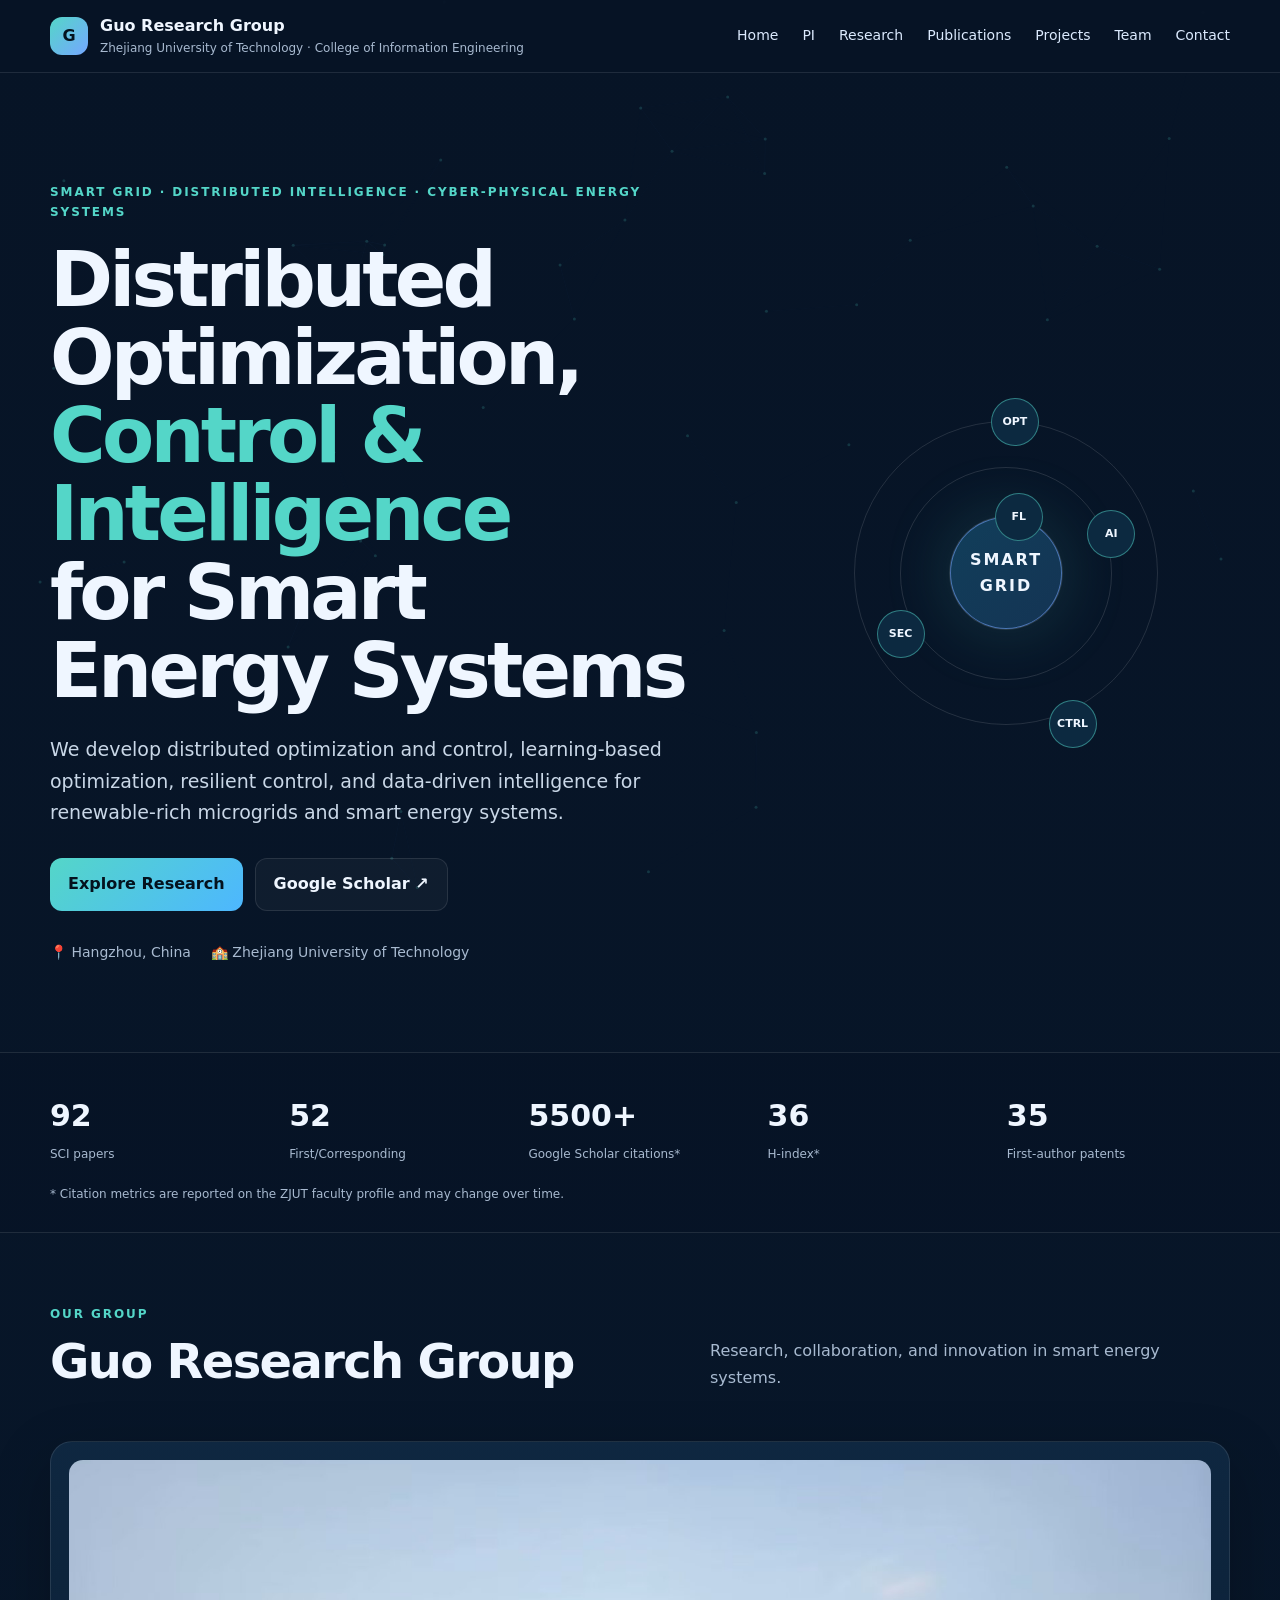
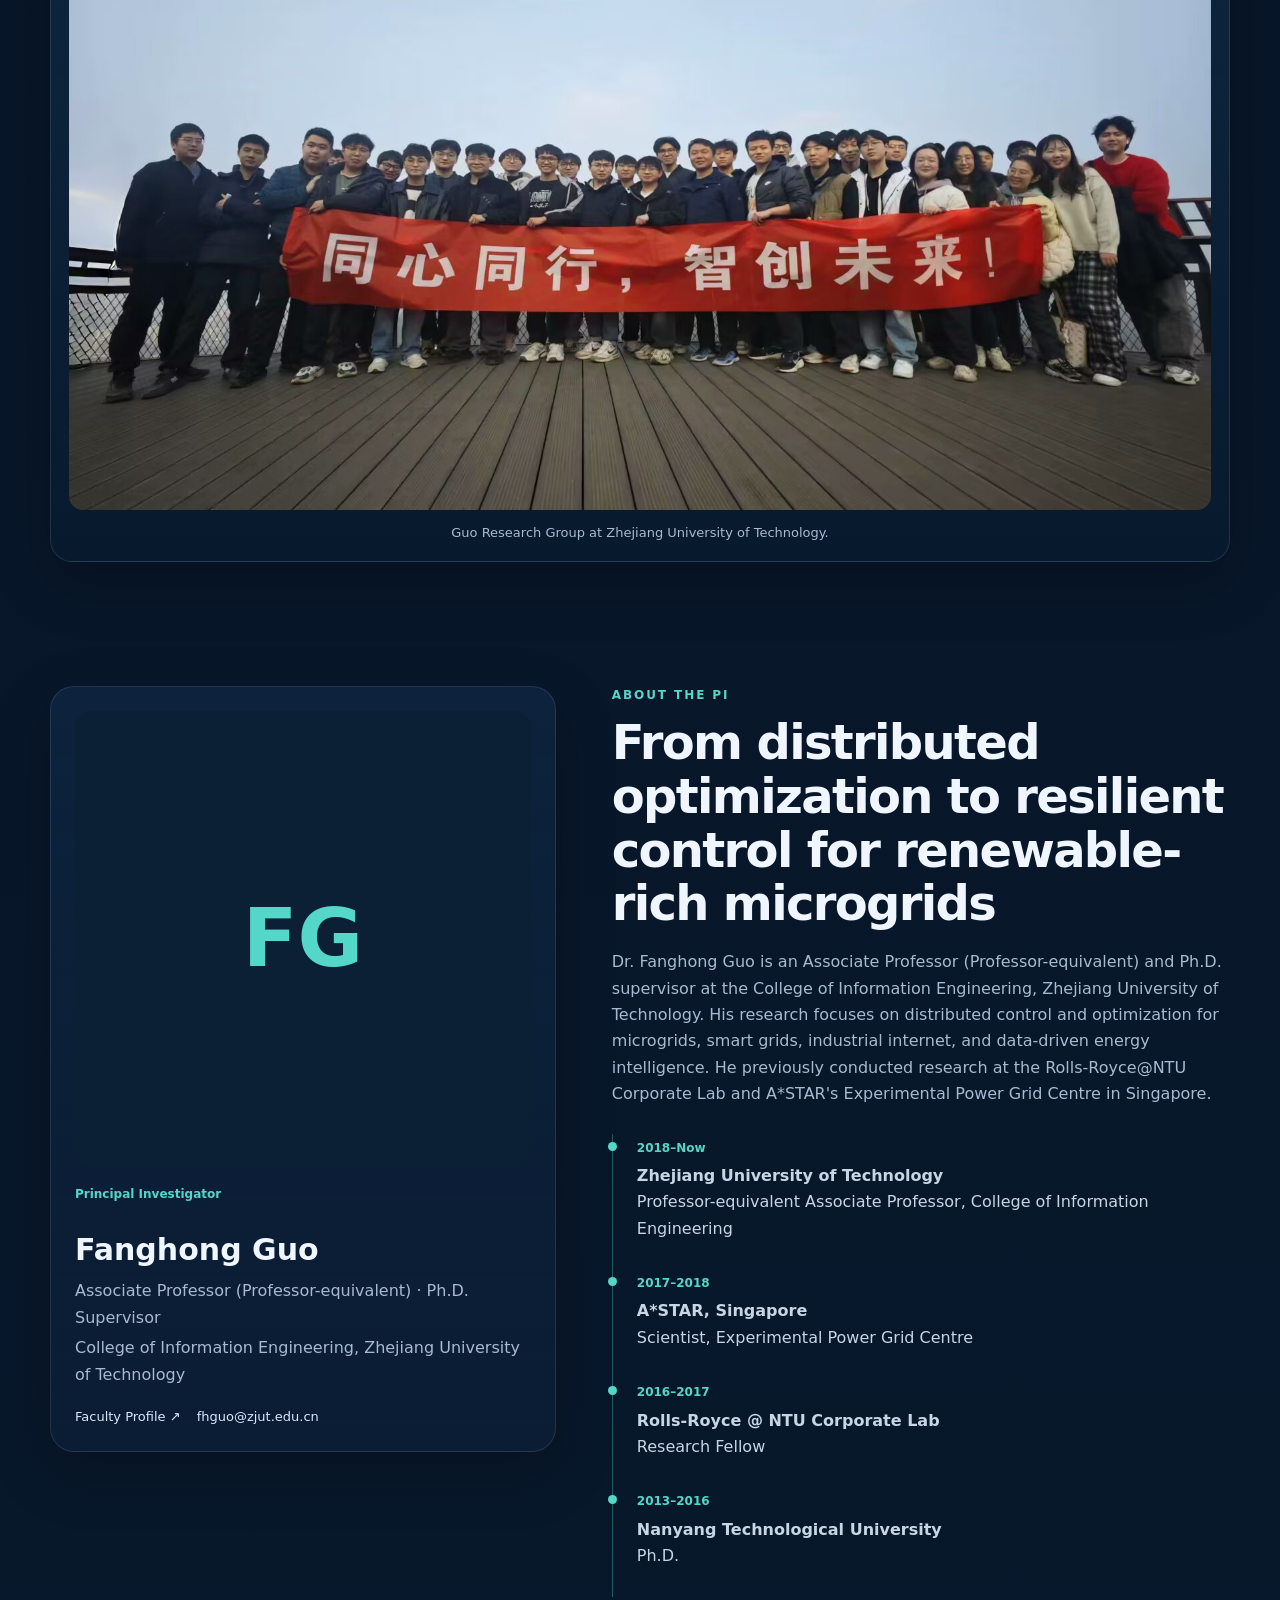
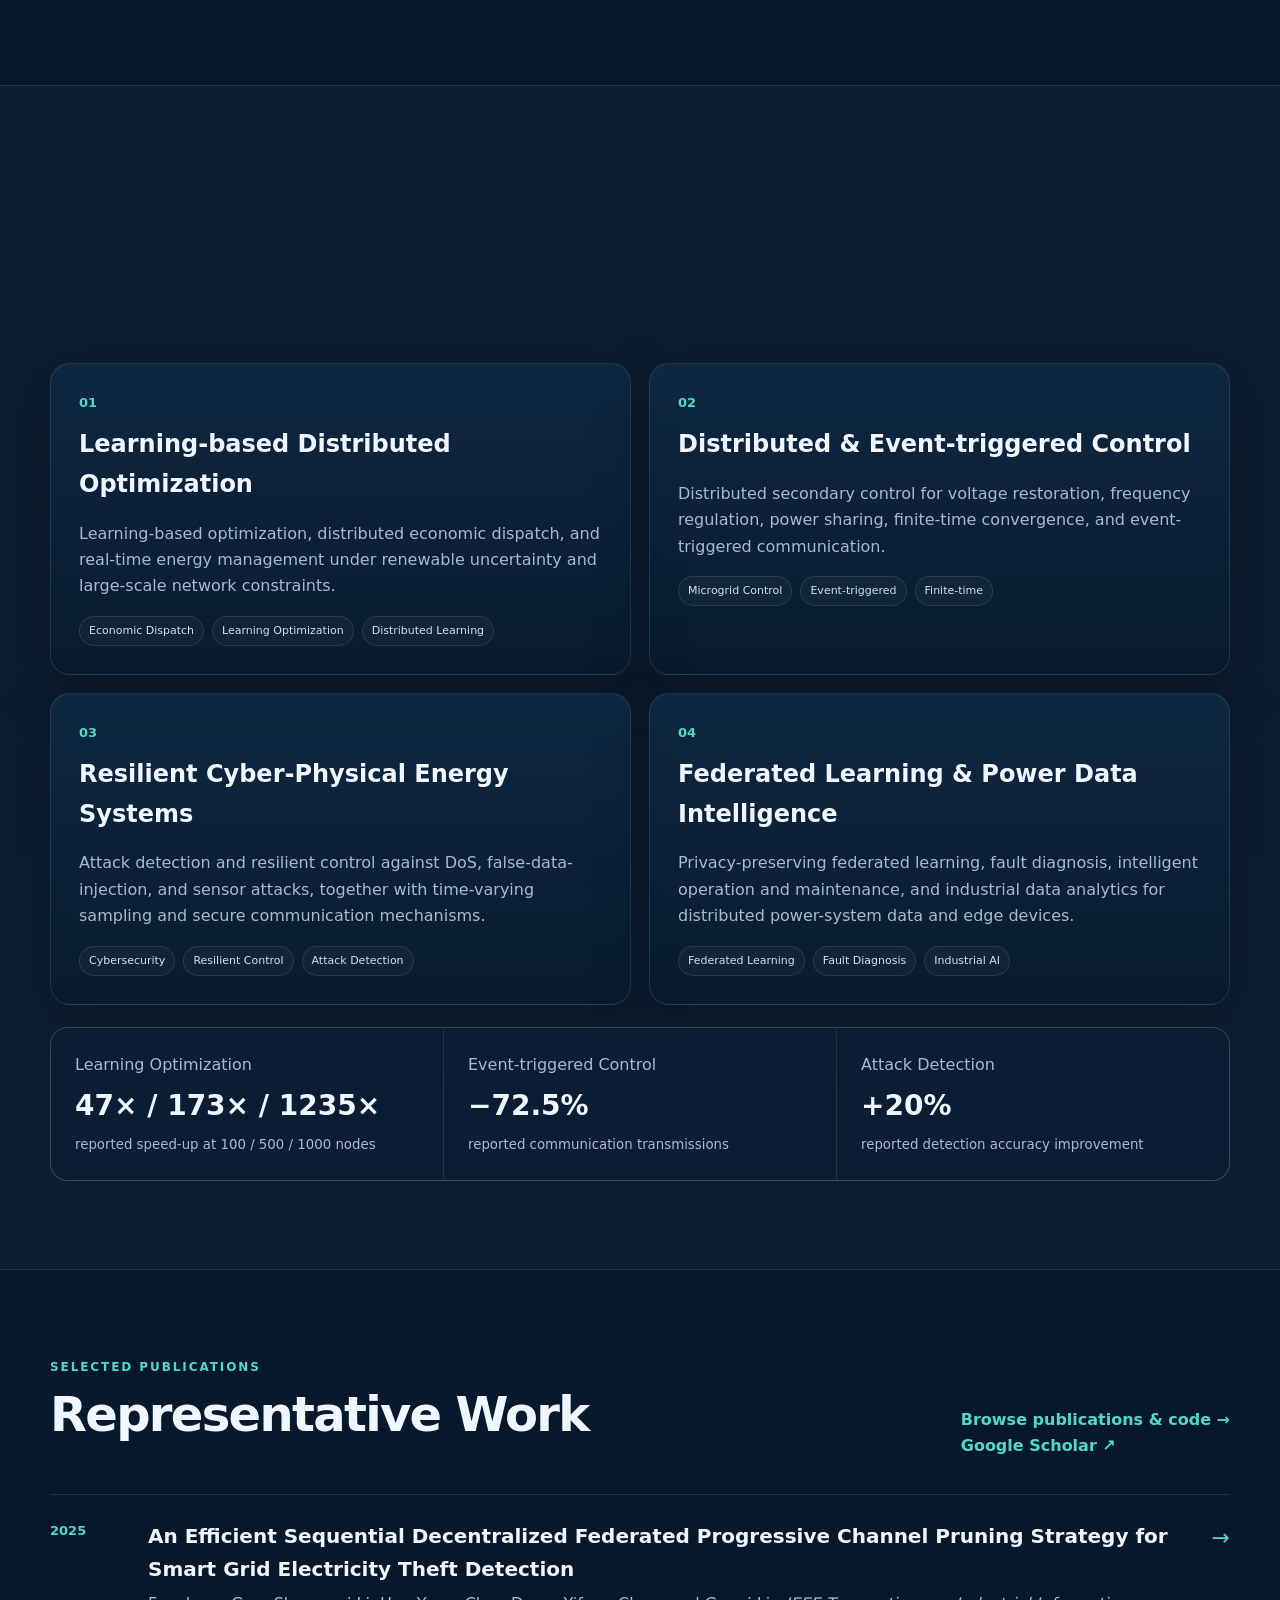
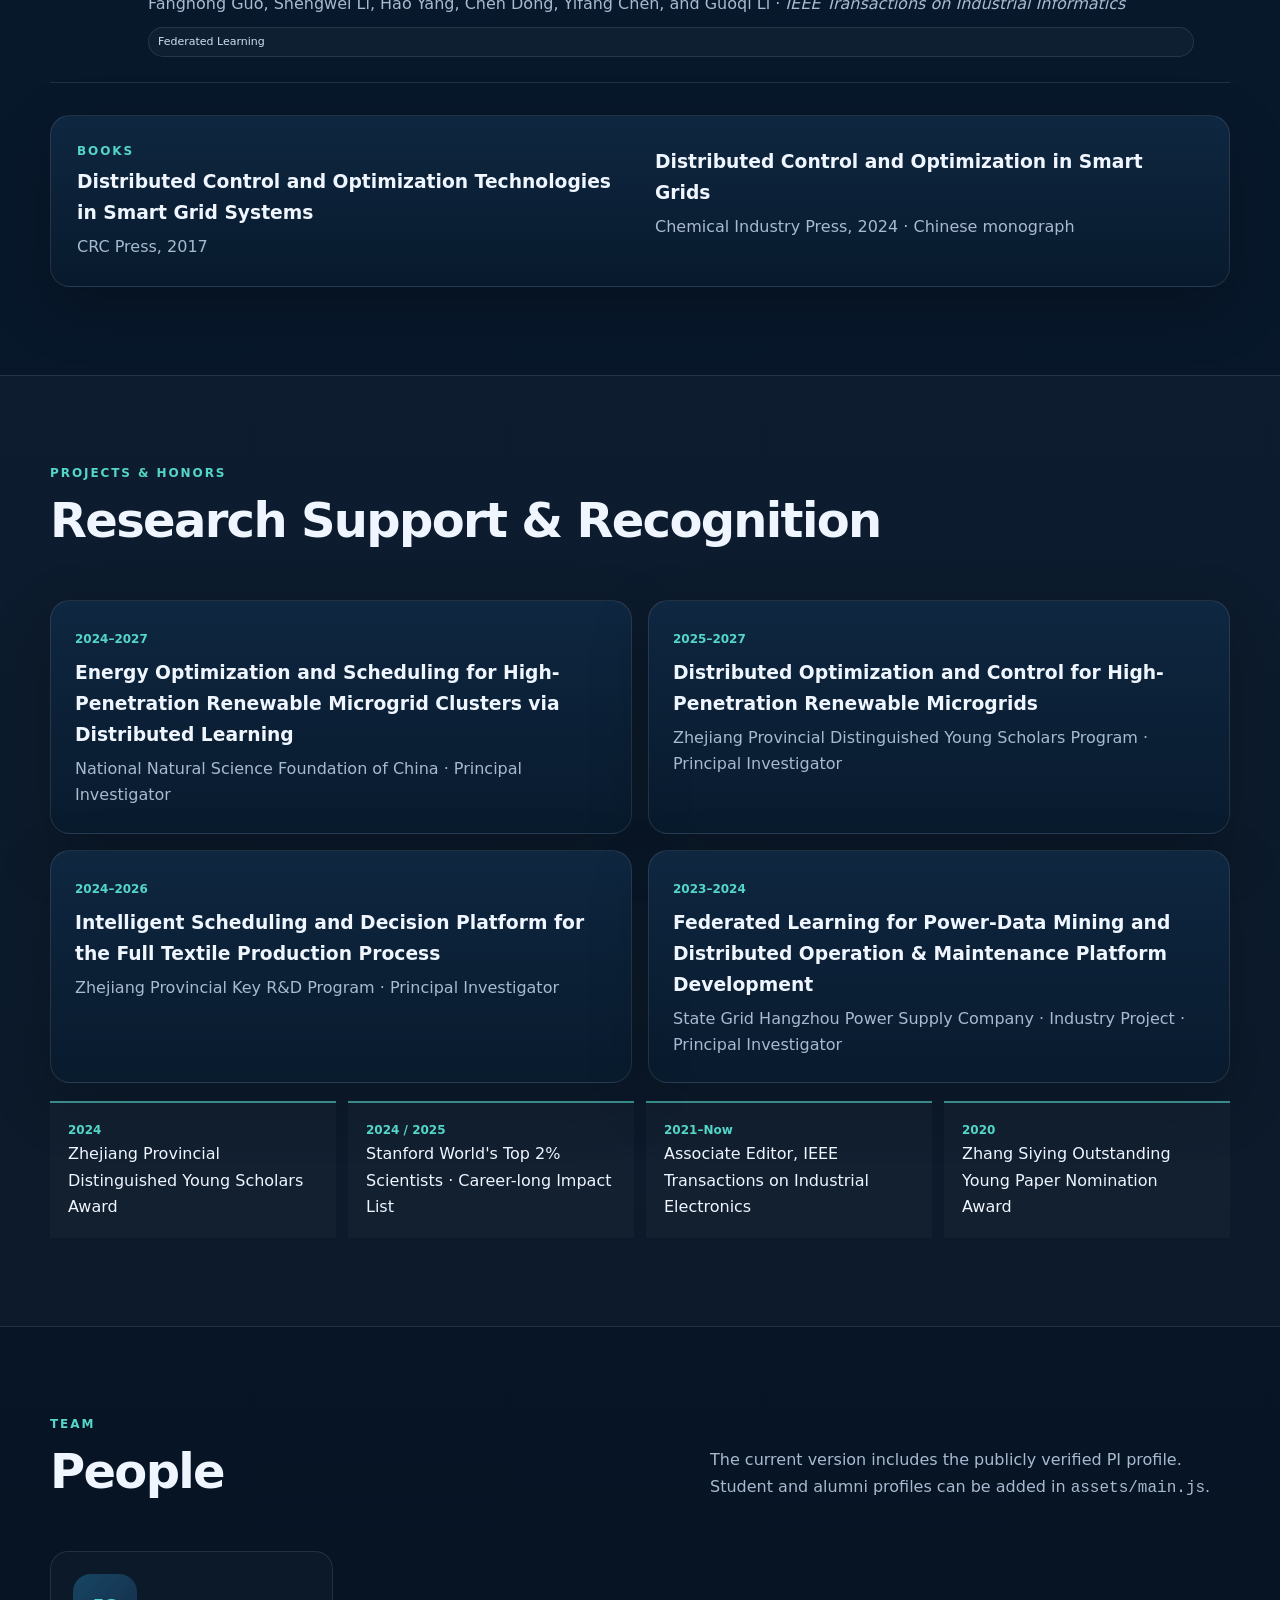
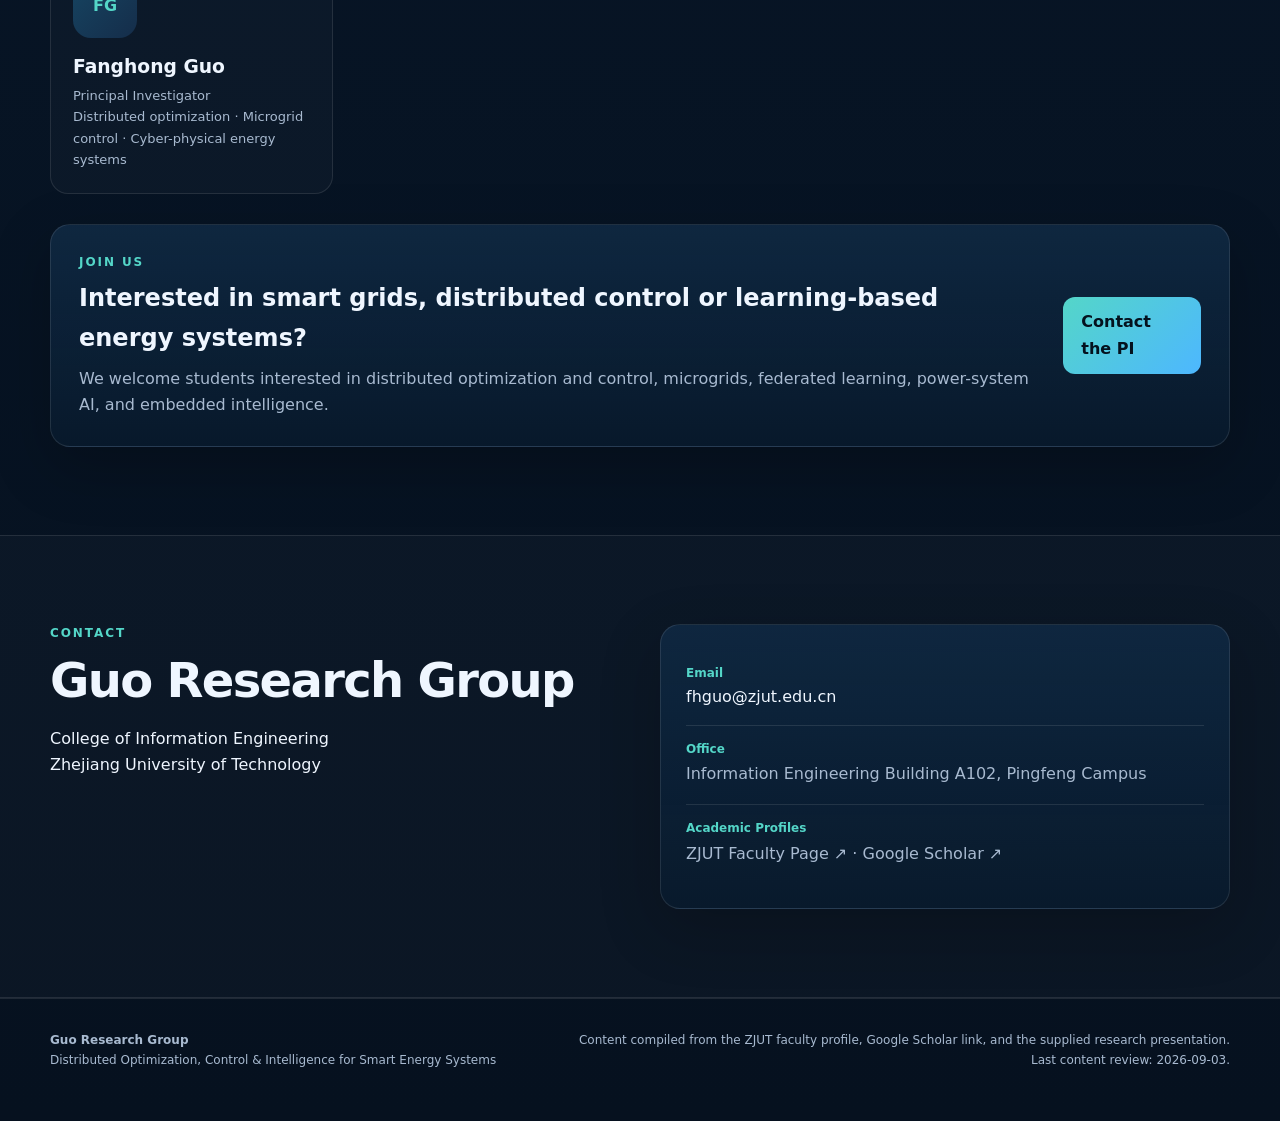
==== commit e2d49bc8: "Add Home link to navigation menu" ====
--- a/index.html
+++ b/index.html
@@ -23,6 +23,7 @@
       </a>
       <button class="menu-btn" id="menuBtn" aria-label="Open navigation" aria-expanded="false">☰</button>
       <nav id="nav" class="nav" aria-label="Main navigation">
+        <a href="#top">Home</a>
         <a href="#about">PI</a>
         <a href="#research">Research</a>
         <a href="#publications">Publications</a>
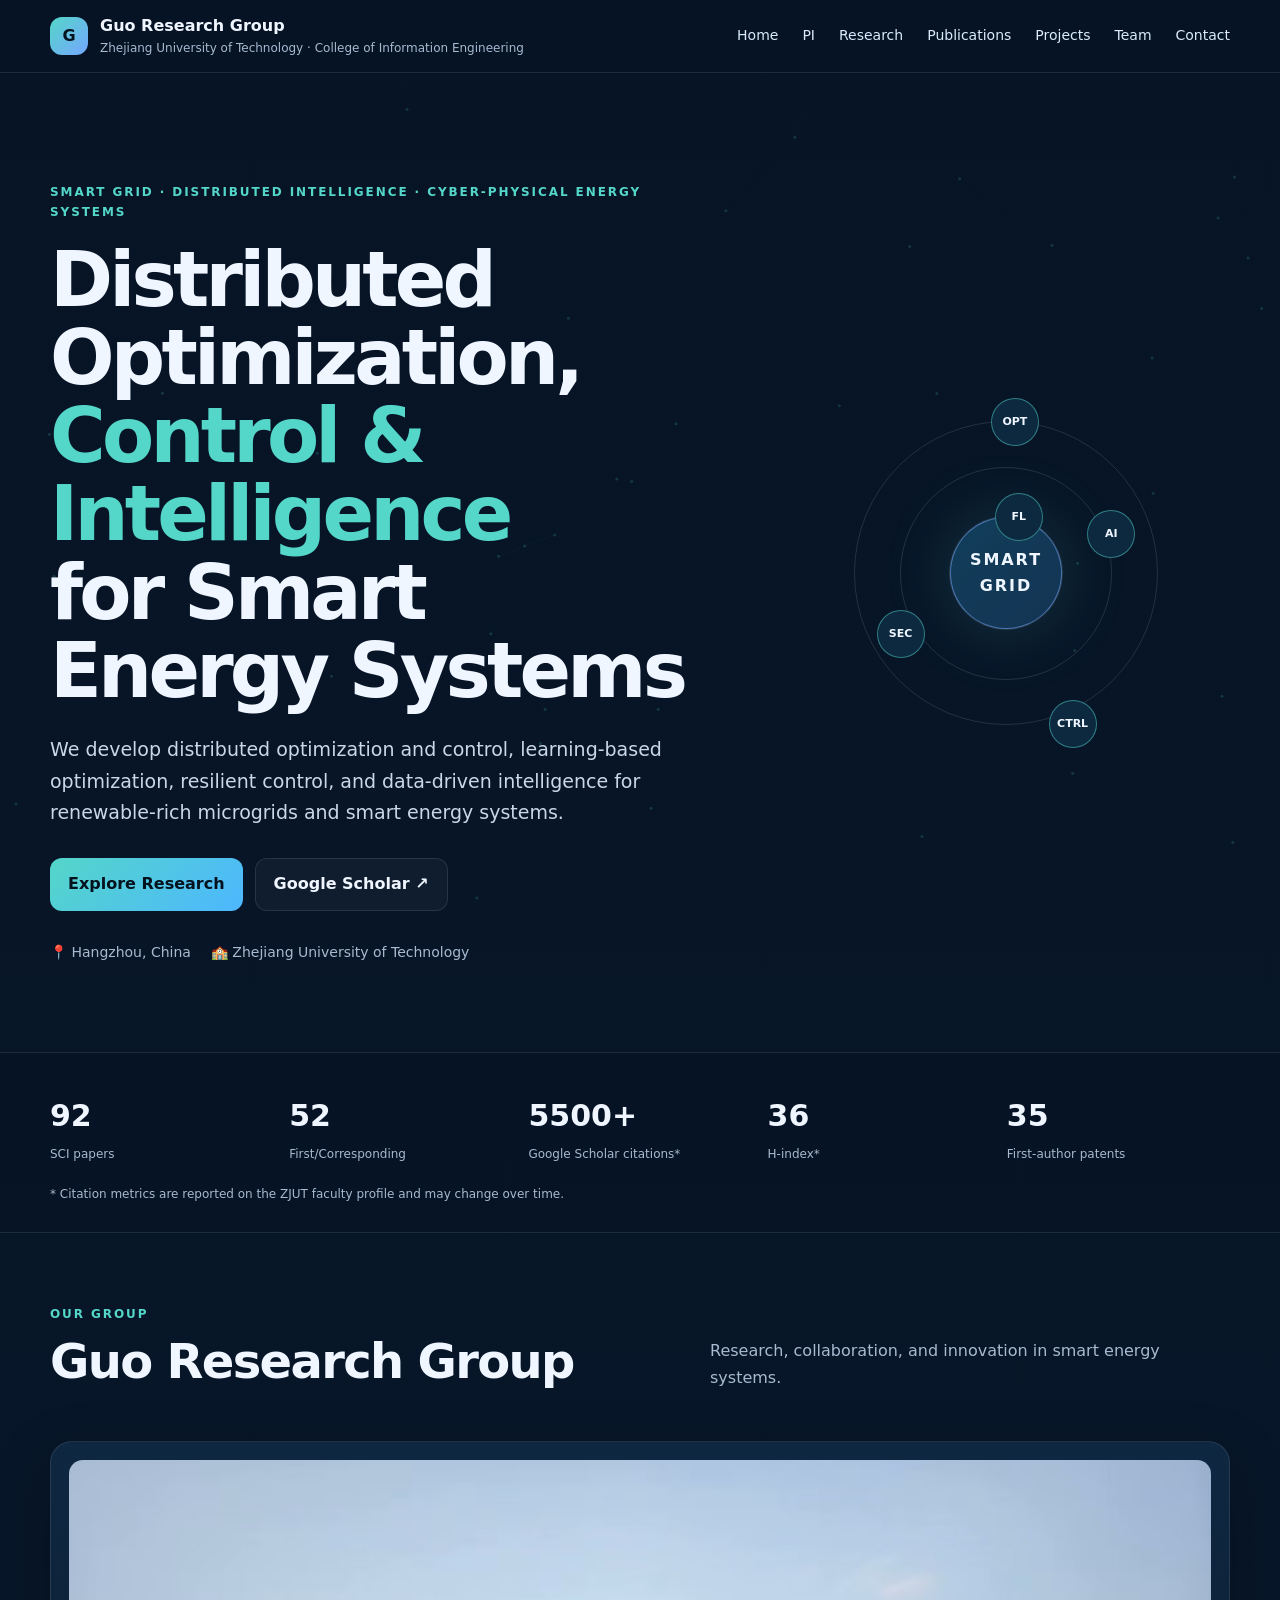
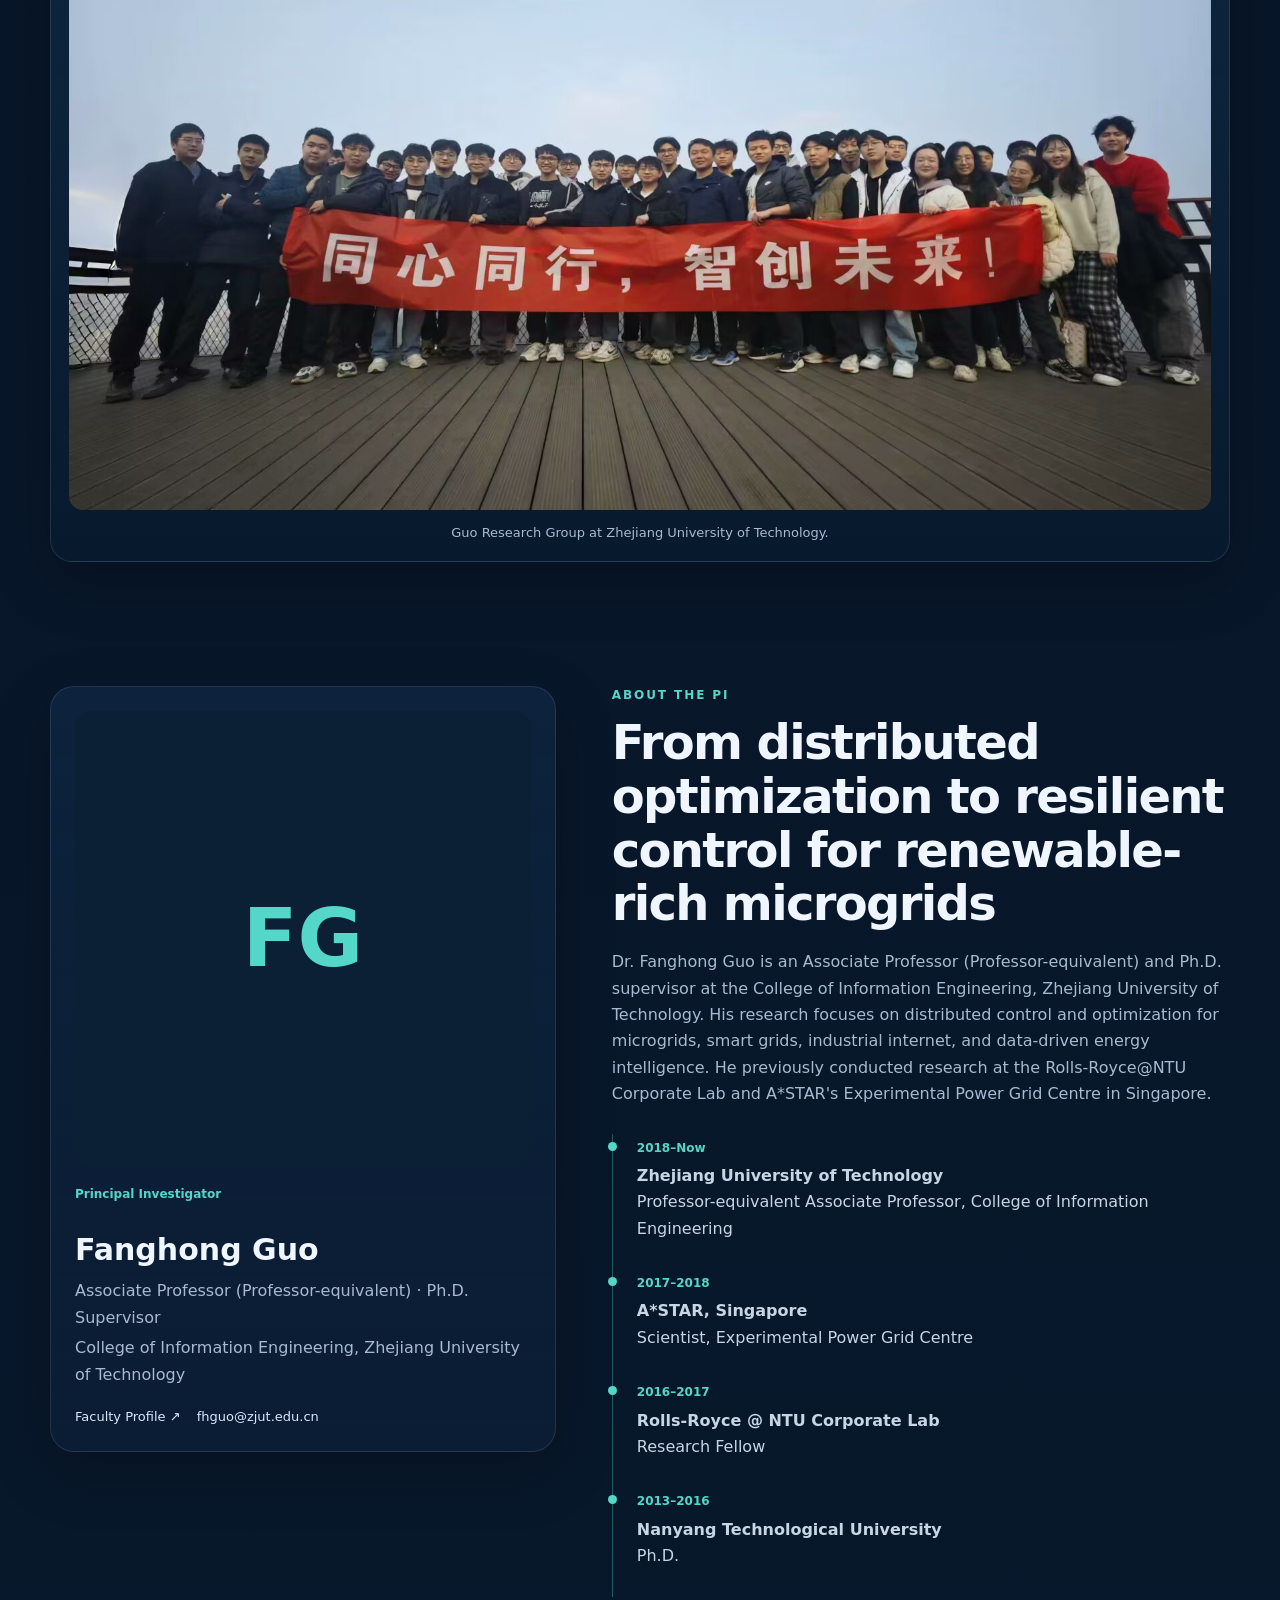
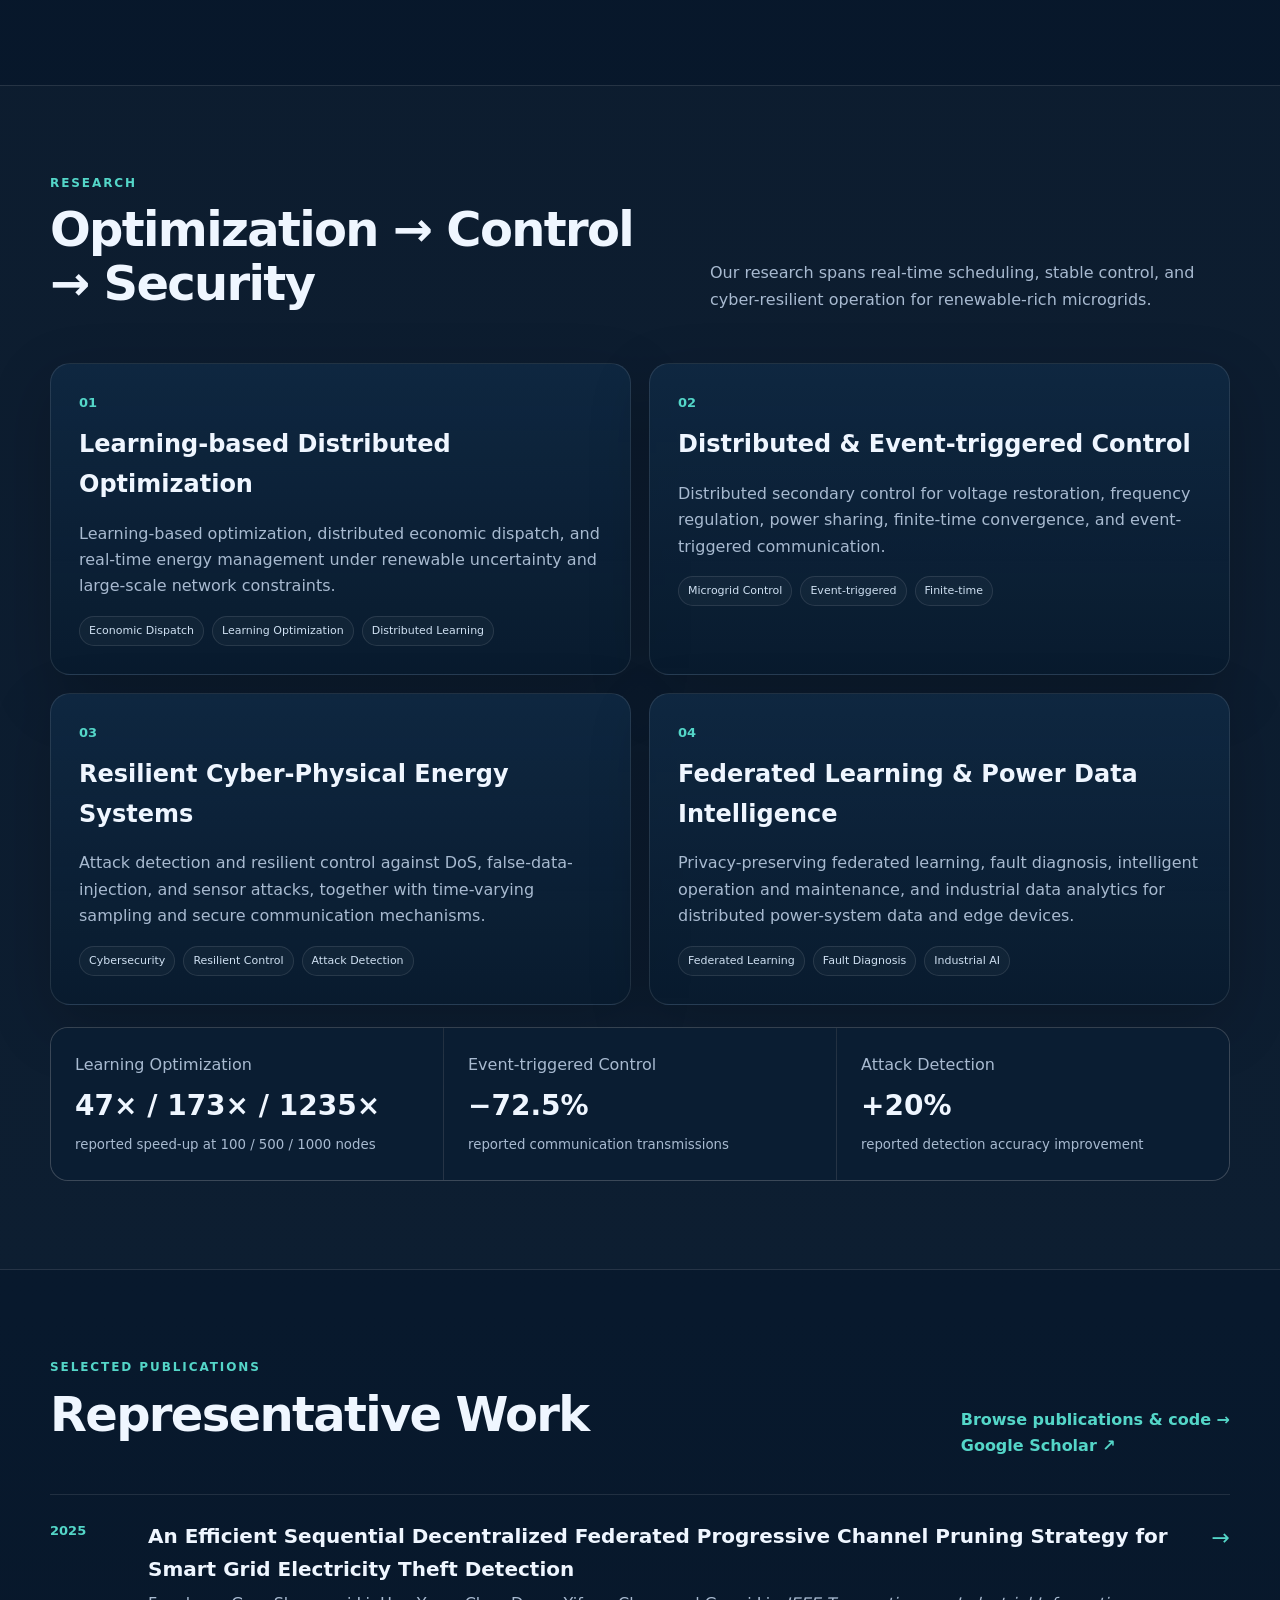
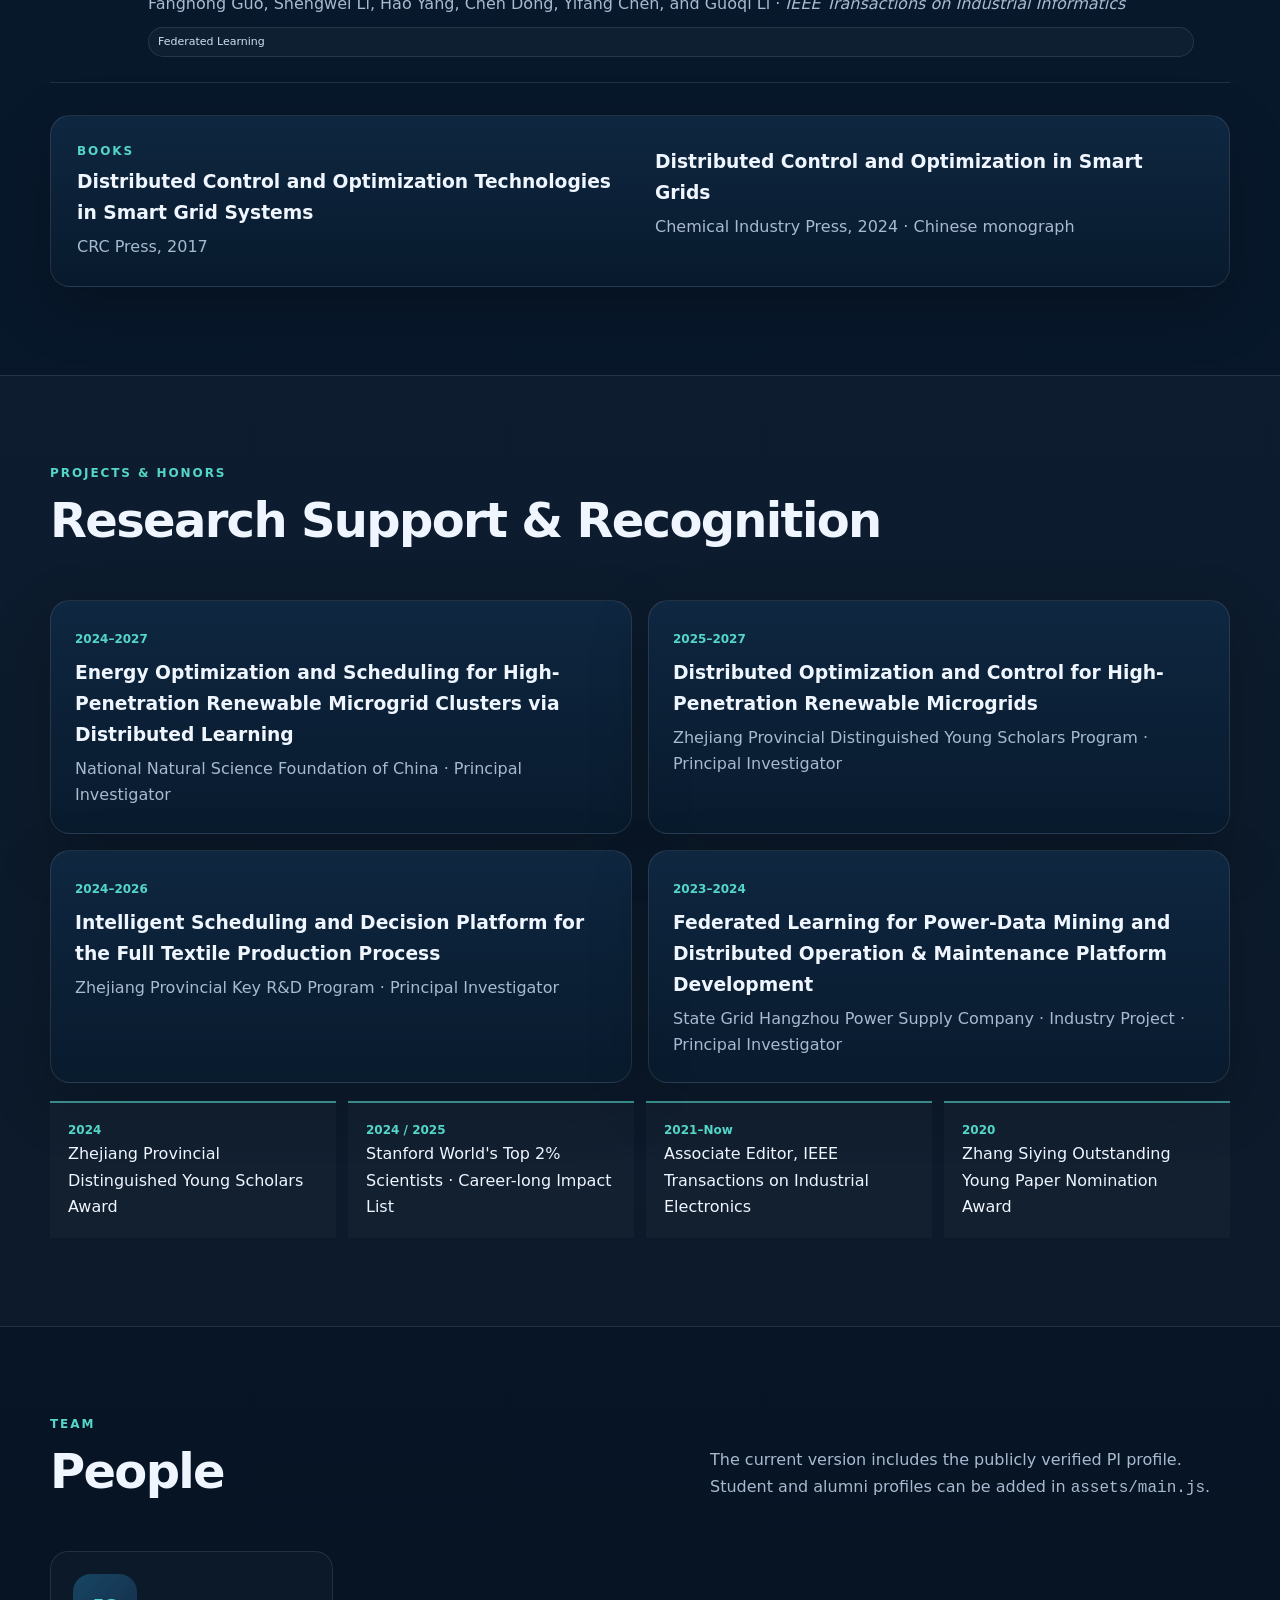
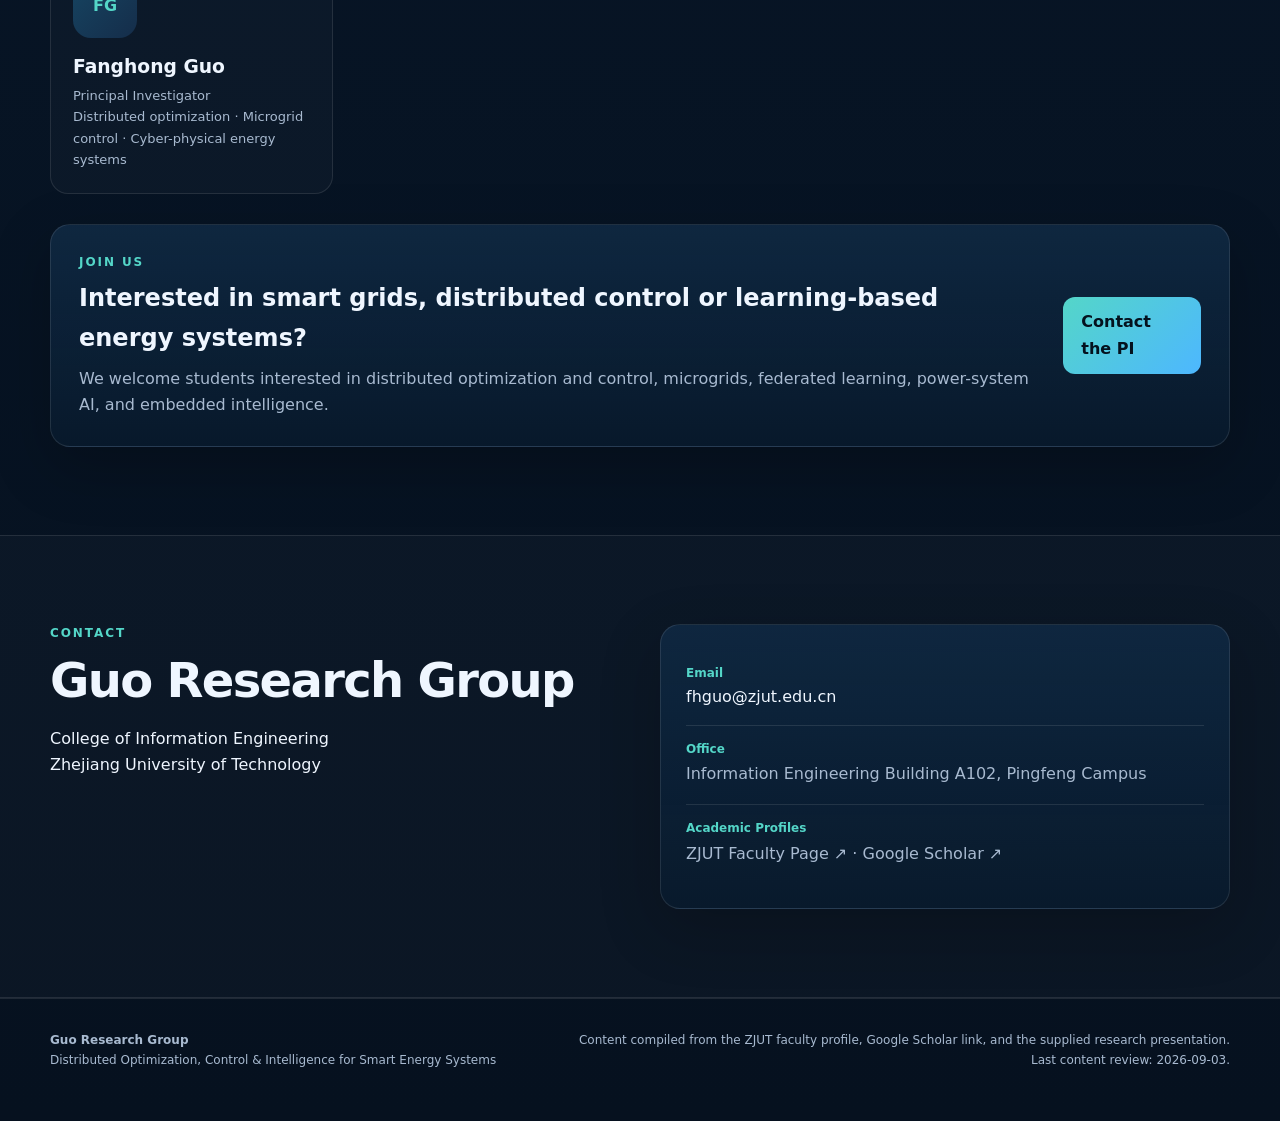
==== commit c74f40b5: "Update index.html" ====
--- a/index.html
+++ b/index.html
@@ -23,7 +23,7 @@
       </a>
       <button class="menu-btn" id="menuBtn" aria-label="Open navigation" aria-expanded="false">☰</button>
       <nav id="nav" class="nav" aria-label="Main navigation">
-        <a href="#top">Home</a>
+        <a href="#home">Home</a>
         <a href="#about">PI</a>
         <a href="#research">Research</a>
         <a href="#publications">Publications</a>
@@ -35,7 +35,7 @@
   </header>
 
   <main>
-    <section class="hero section">
+    <section class="hero section" id="home">
       <div class="container hero-grid">
         <div class="hero-copy reveal">
           <div class="eyebrow">SMART GRID · DISTRIBUTED INTELLIGENCE · CYBER-PHYSICAL ENERGY SYSTEMS</div>
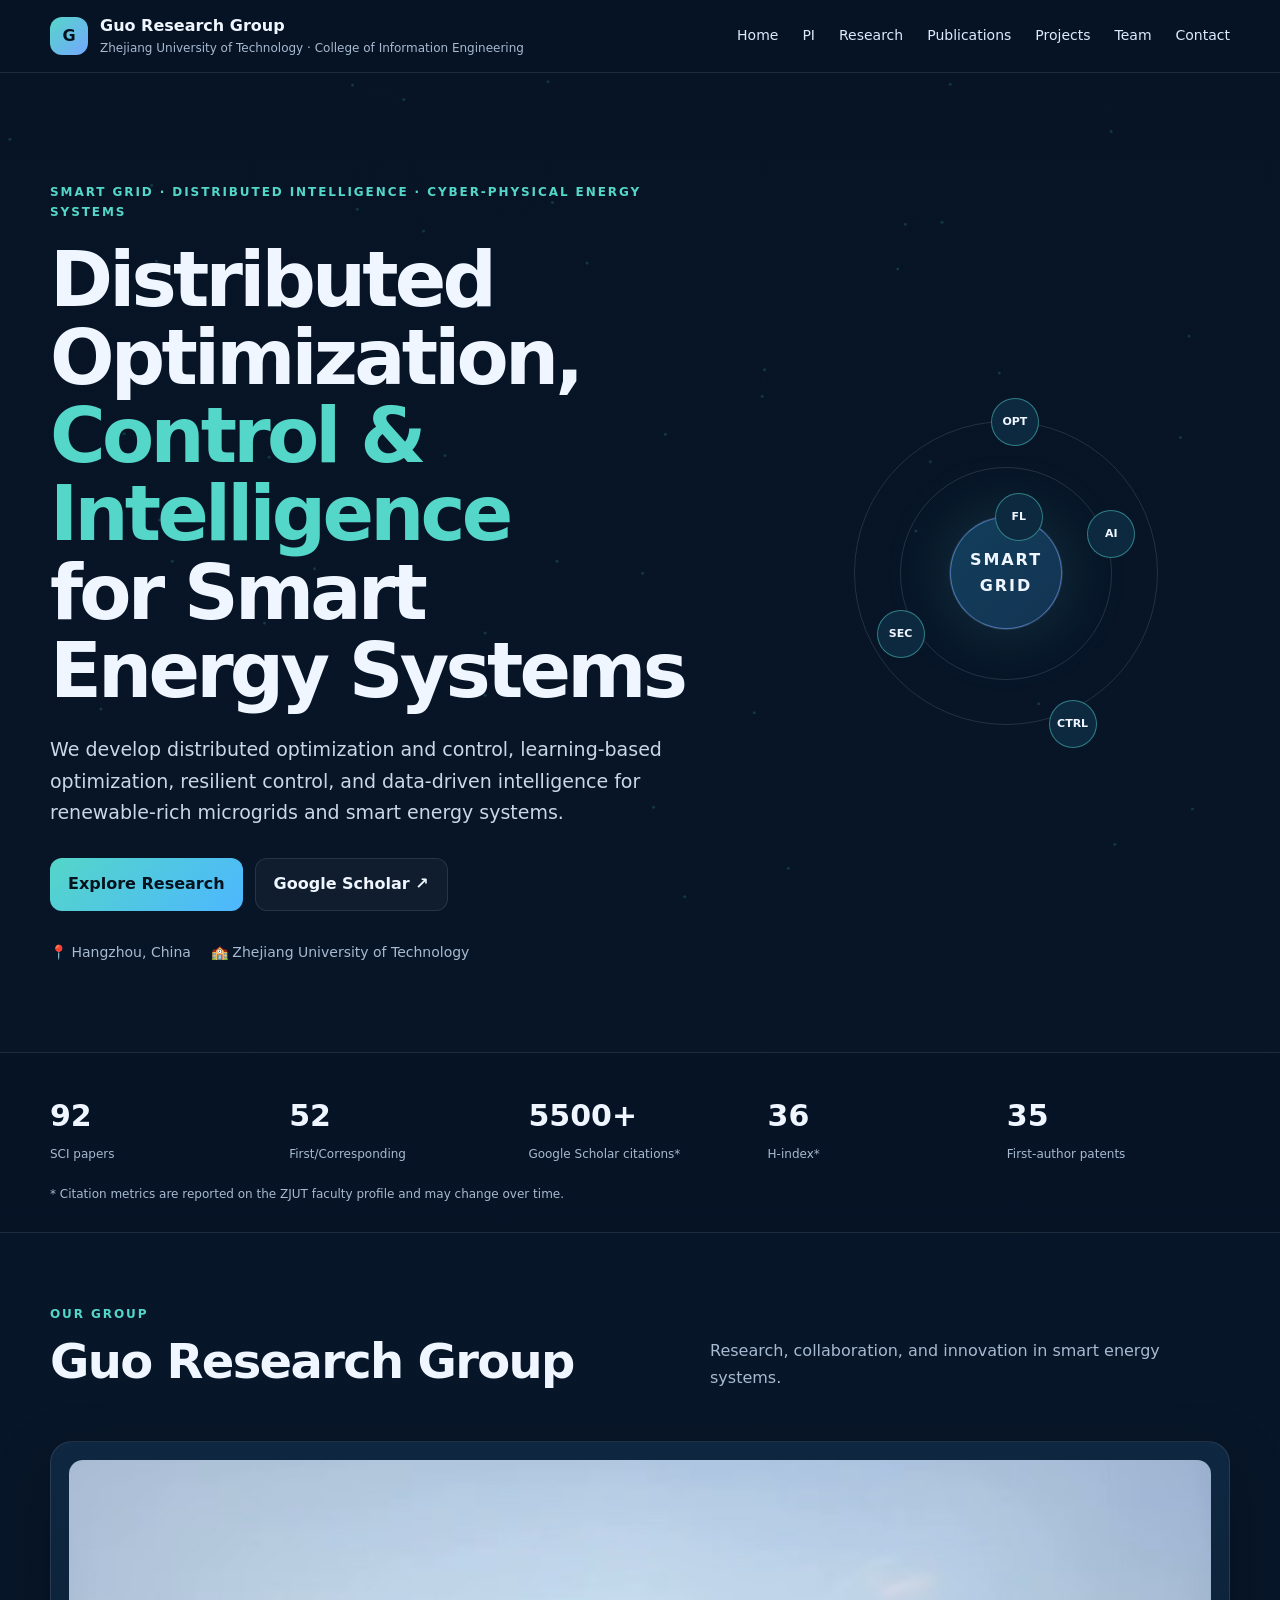
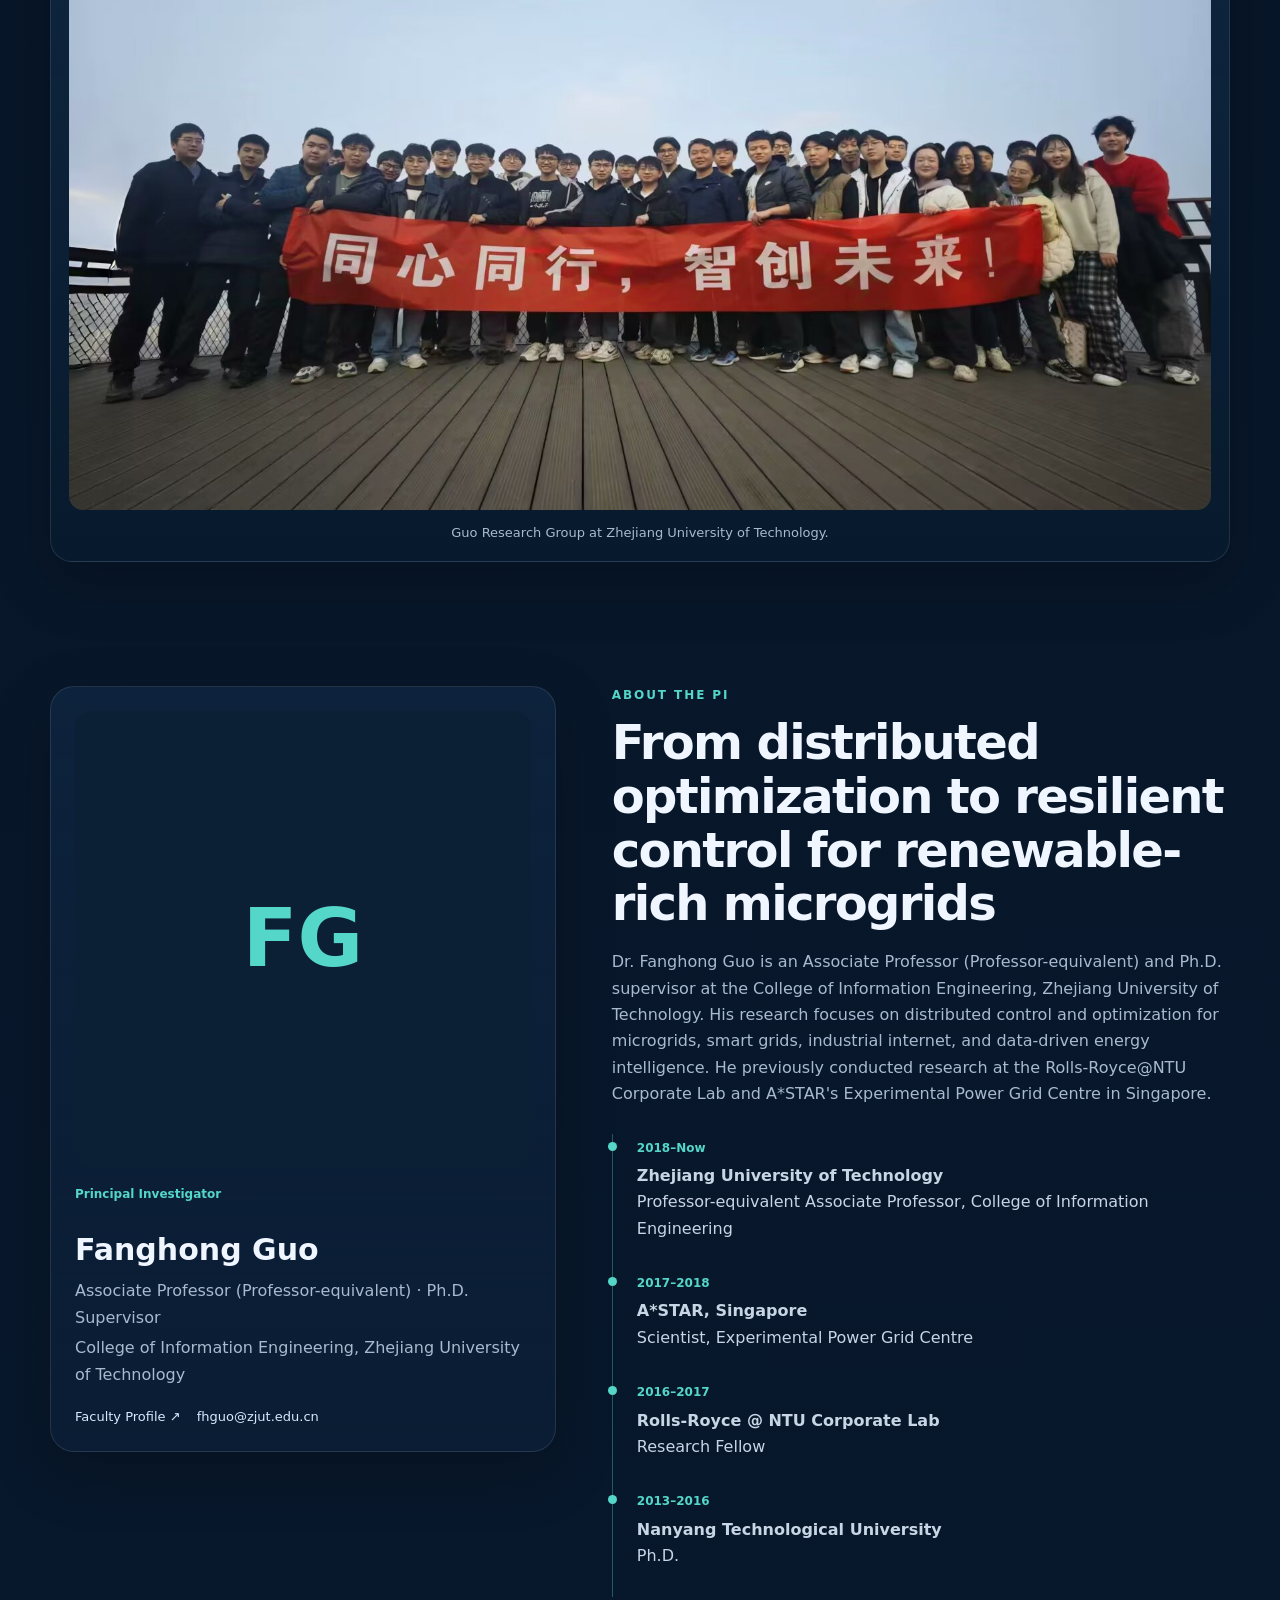
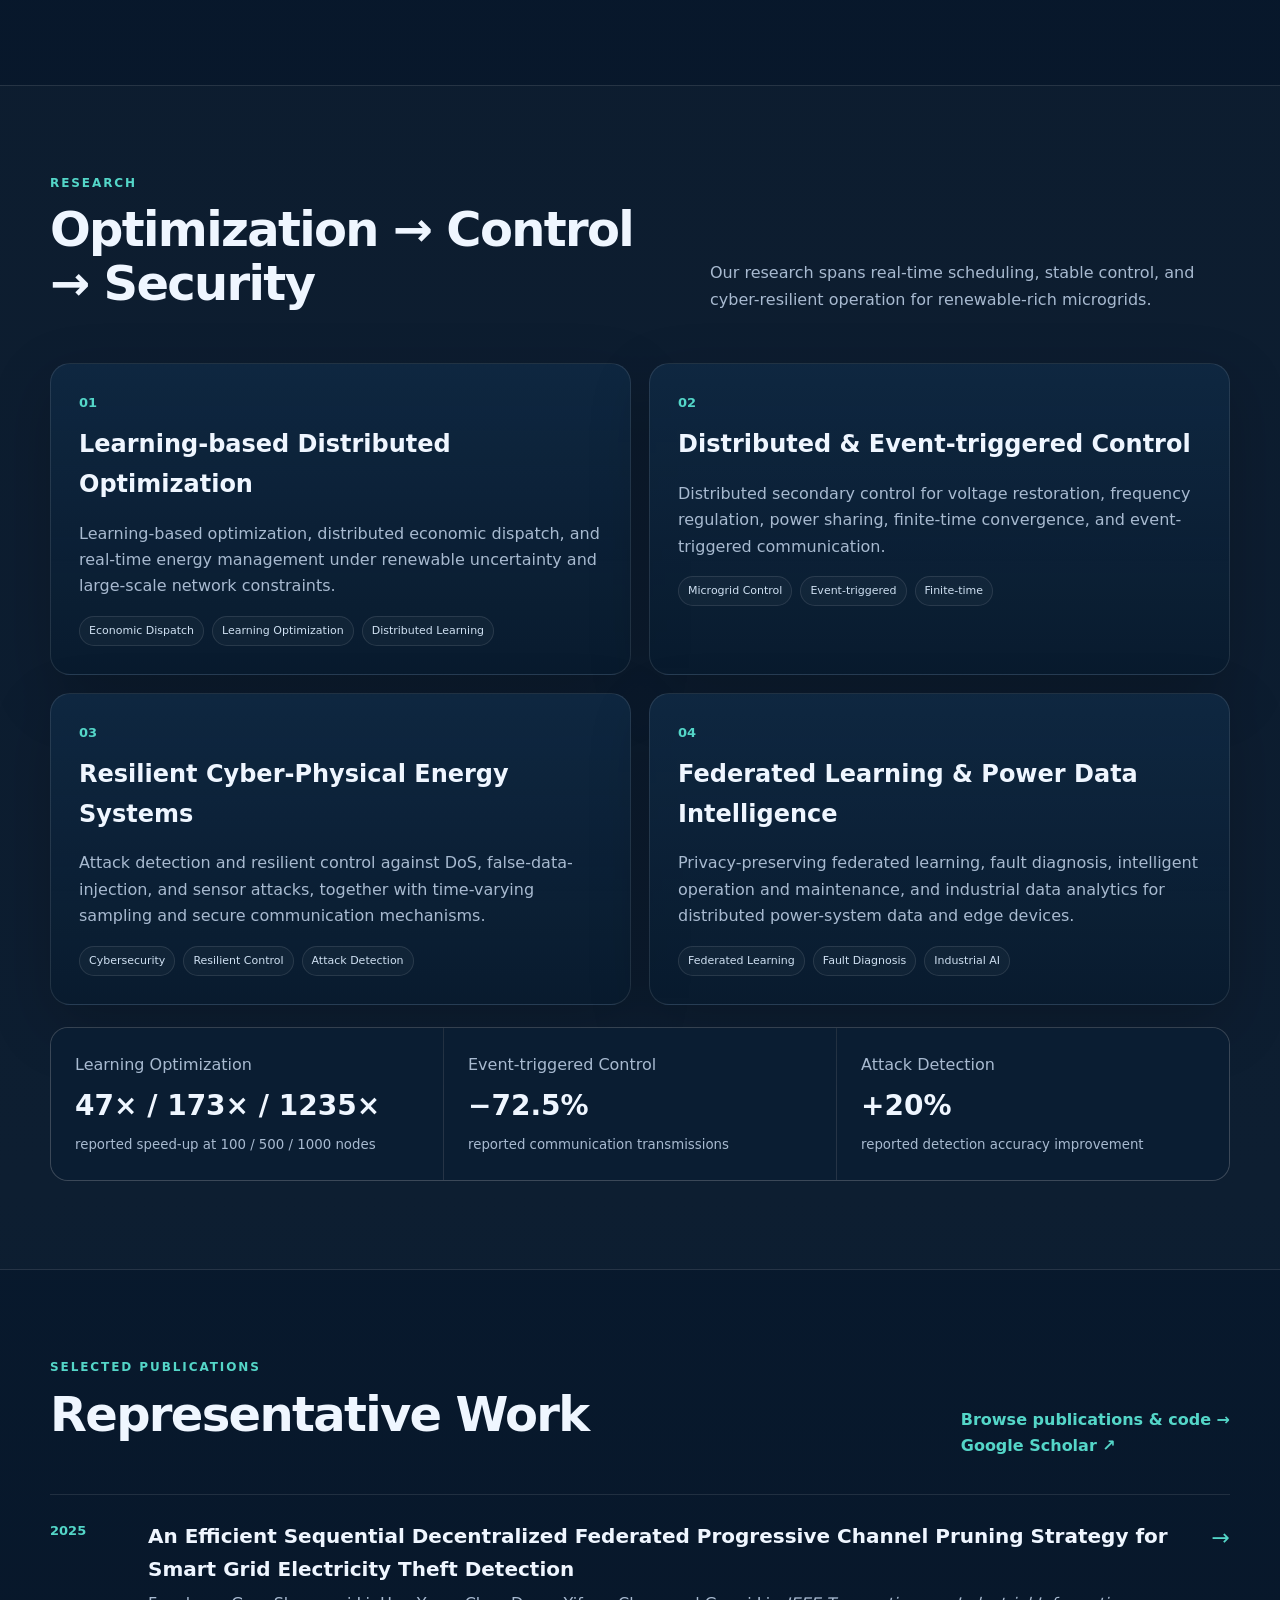
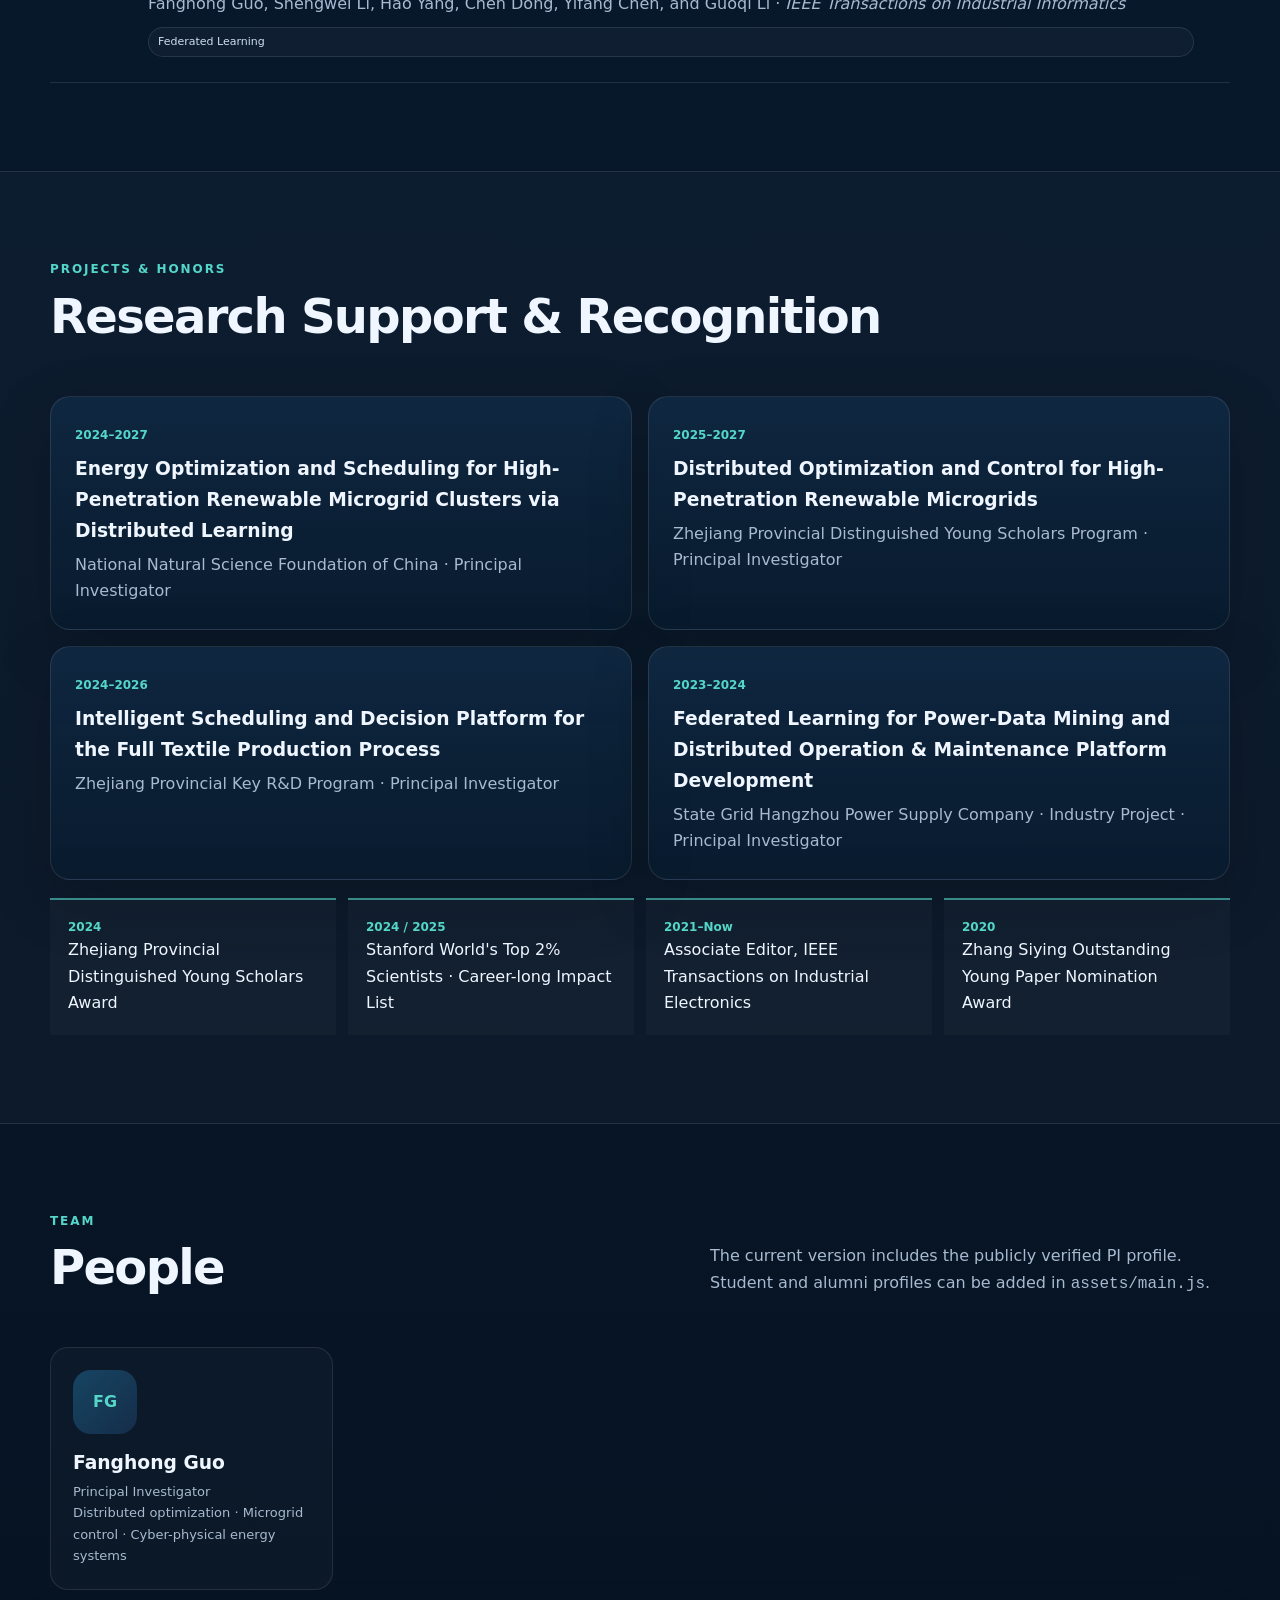
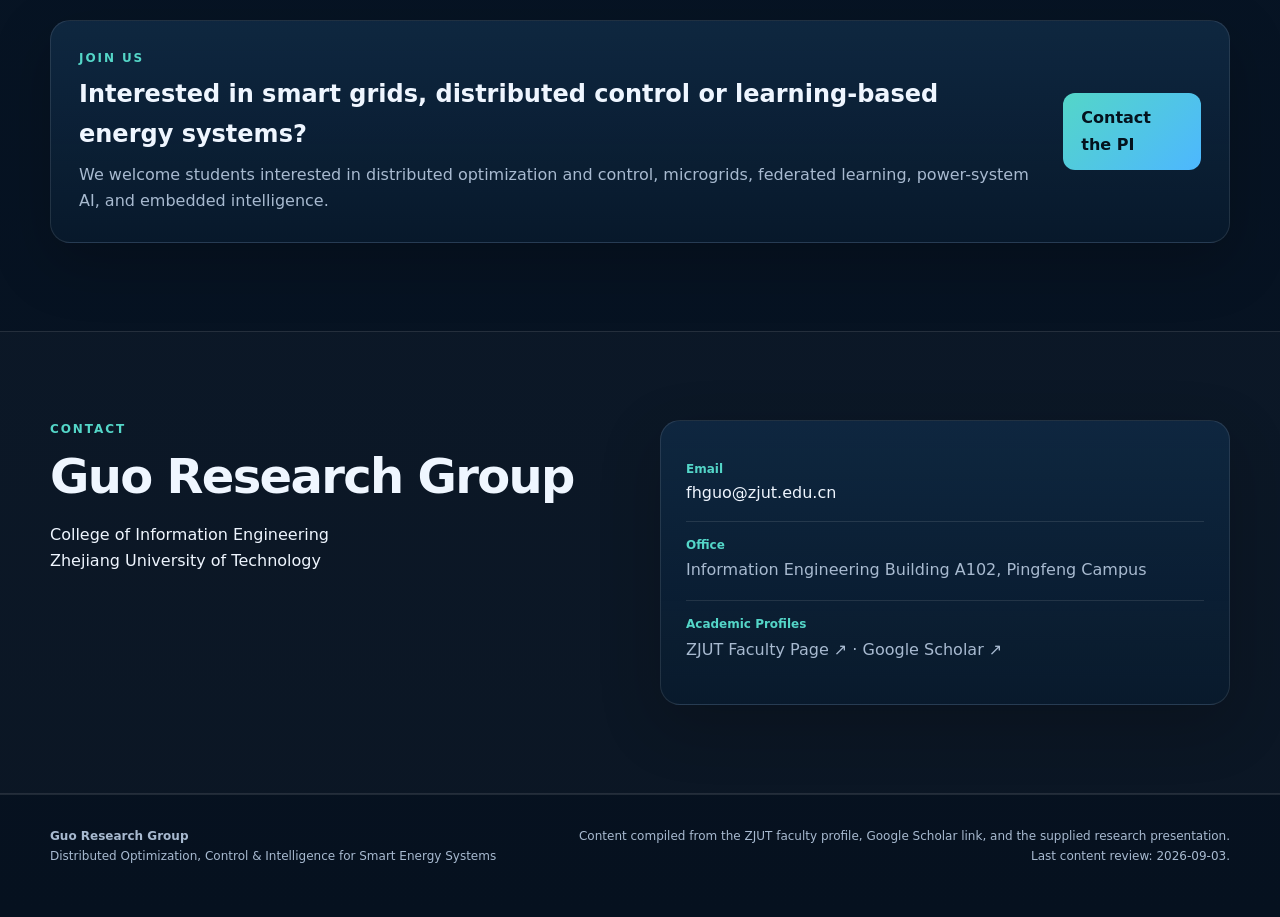
==== commit 5a6b99e8: "Update index.html" ====
--- a/index.html
+++ b/index.html
@@ -192,6 +192,7 @@
 
         <div class="pub-list" id="homePublications"></div>
 
+        <!--
         <div class="book-card reveal">
           <div>
             <div class="section-tag">BOOKS</div>
@@ -203,6 +204,7 @@
             <p>Chemical Industry Press, 2024 · Chinese monograph</p>
           </div>
         </div>
+        -->
       </div>
     </section>
 
--- a/assets/style.css
+++ b/assets/style.css
@@ -1378,3 +1378,7 @@
   }
 
 }
+
+#home{
+  scroll-margin-top:72px;
+}
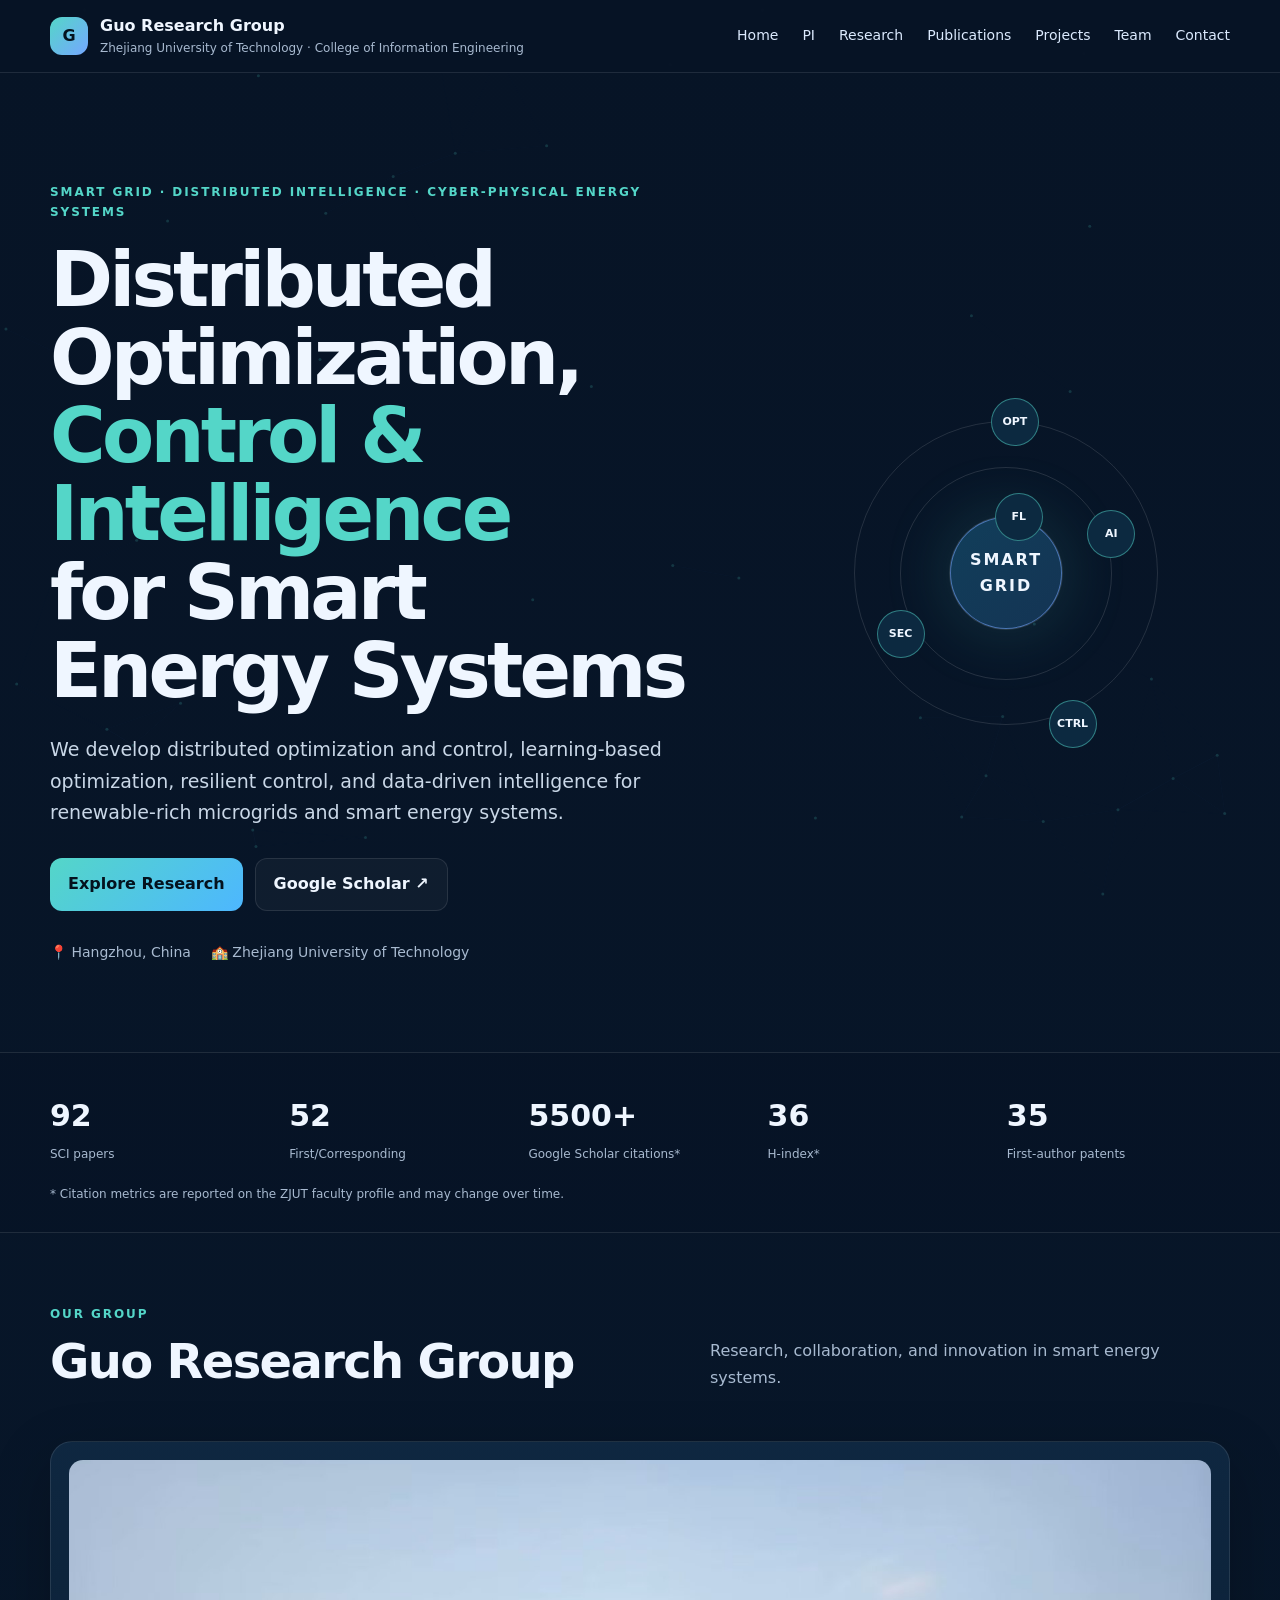
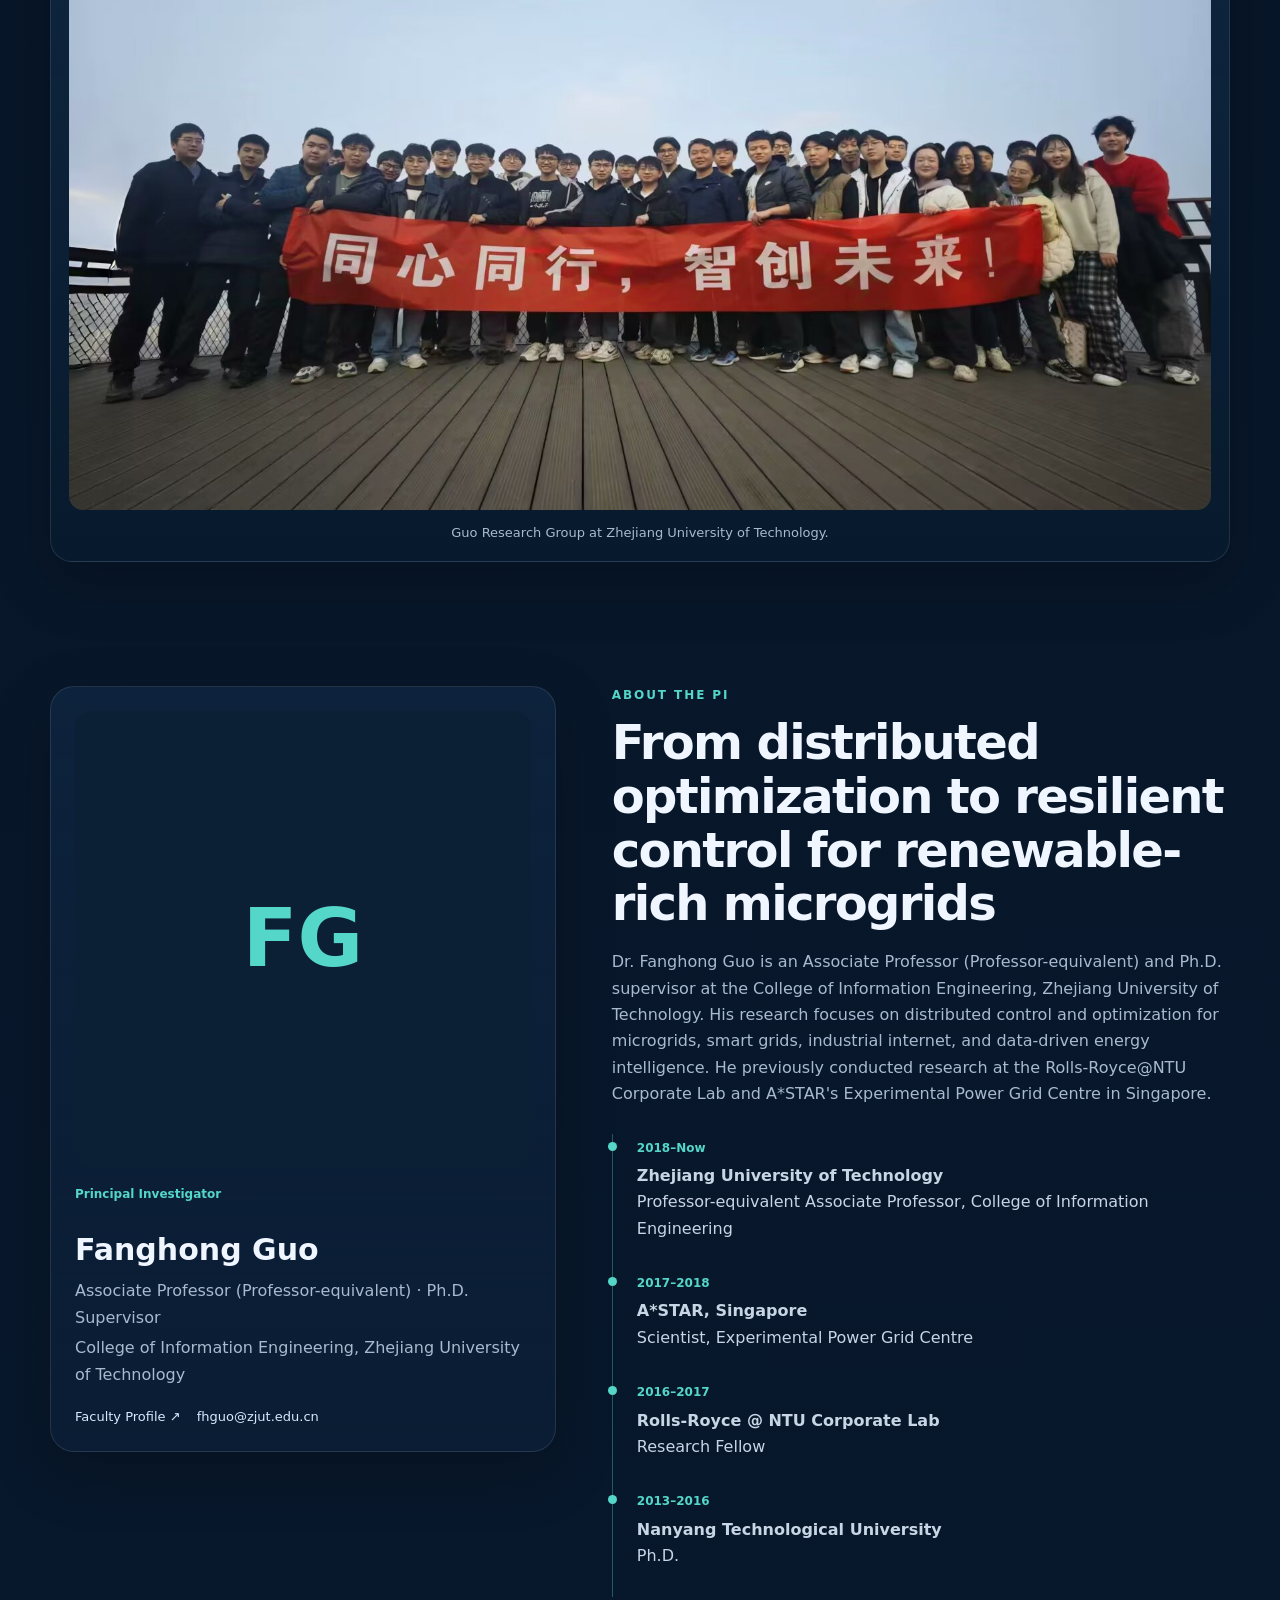
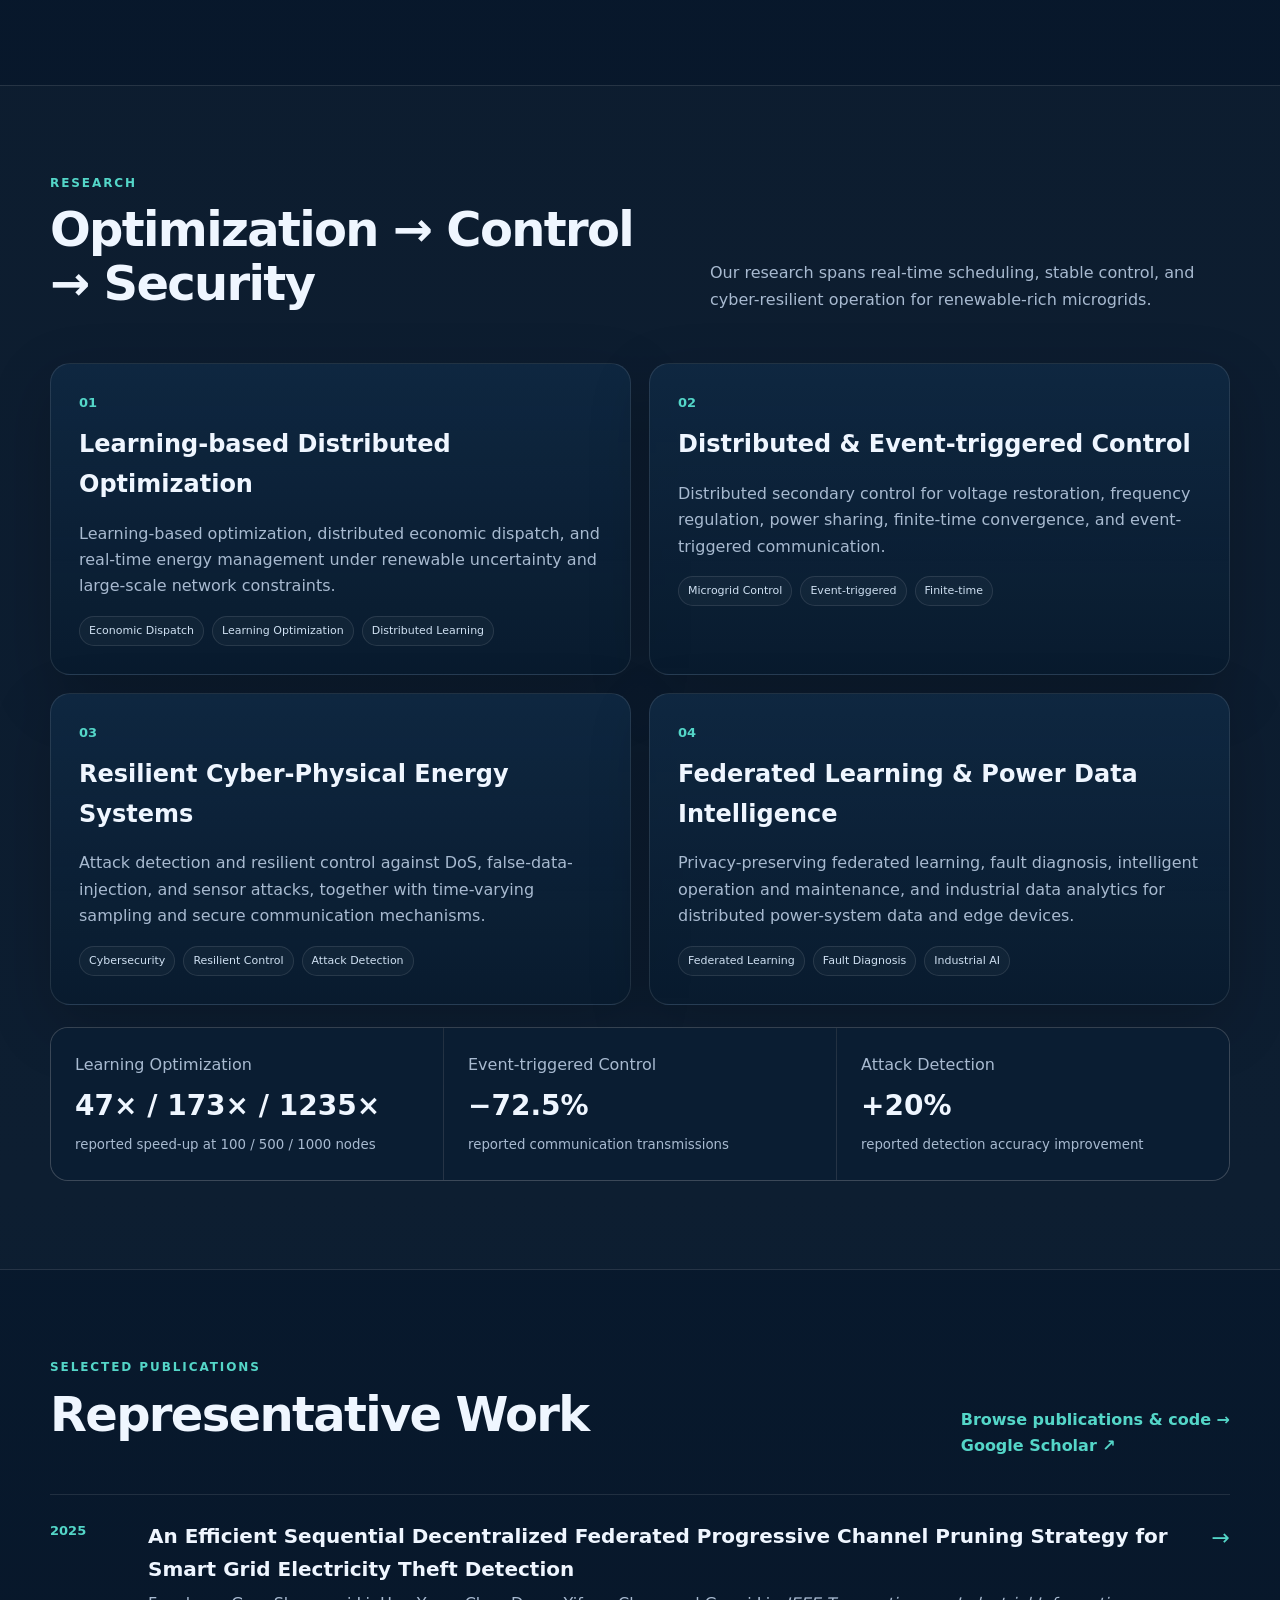
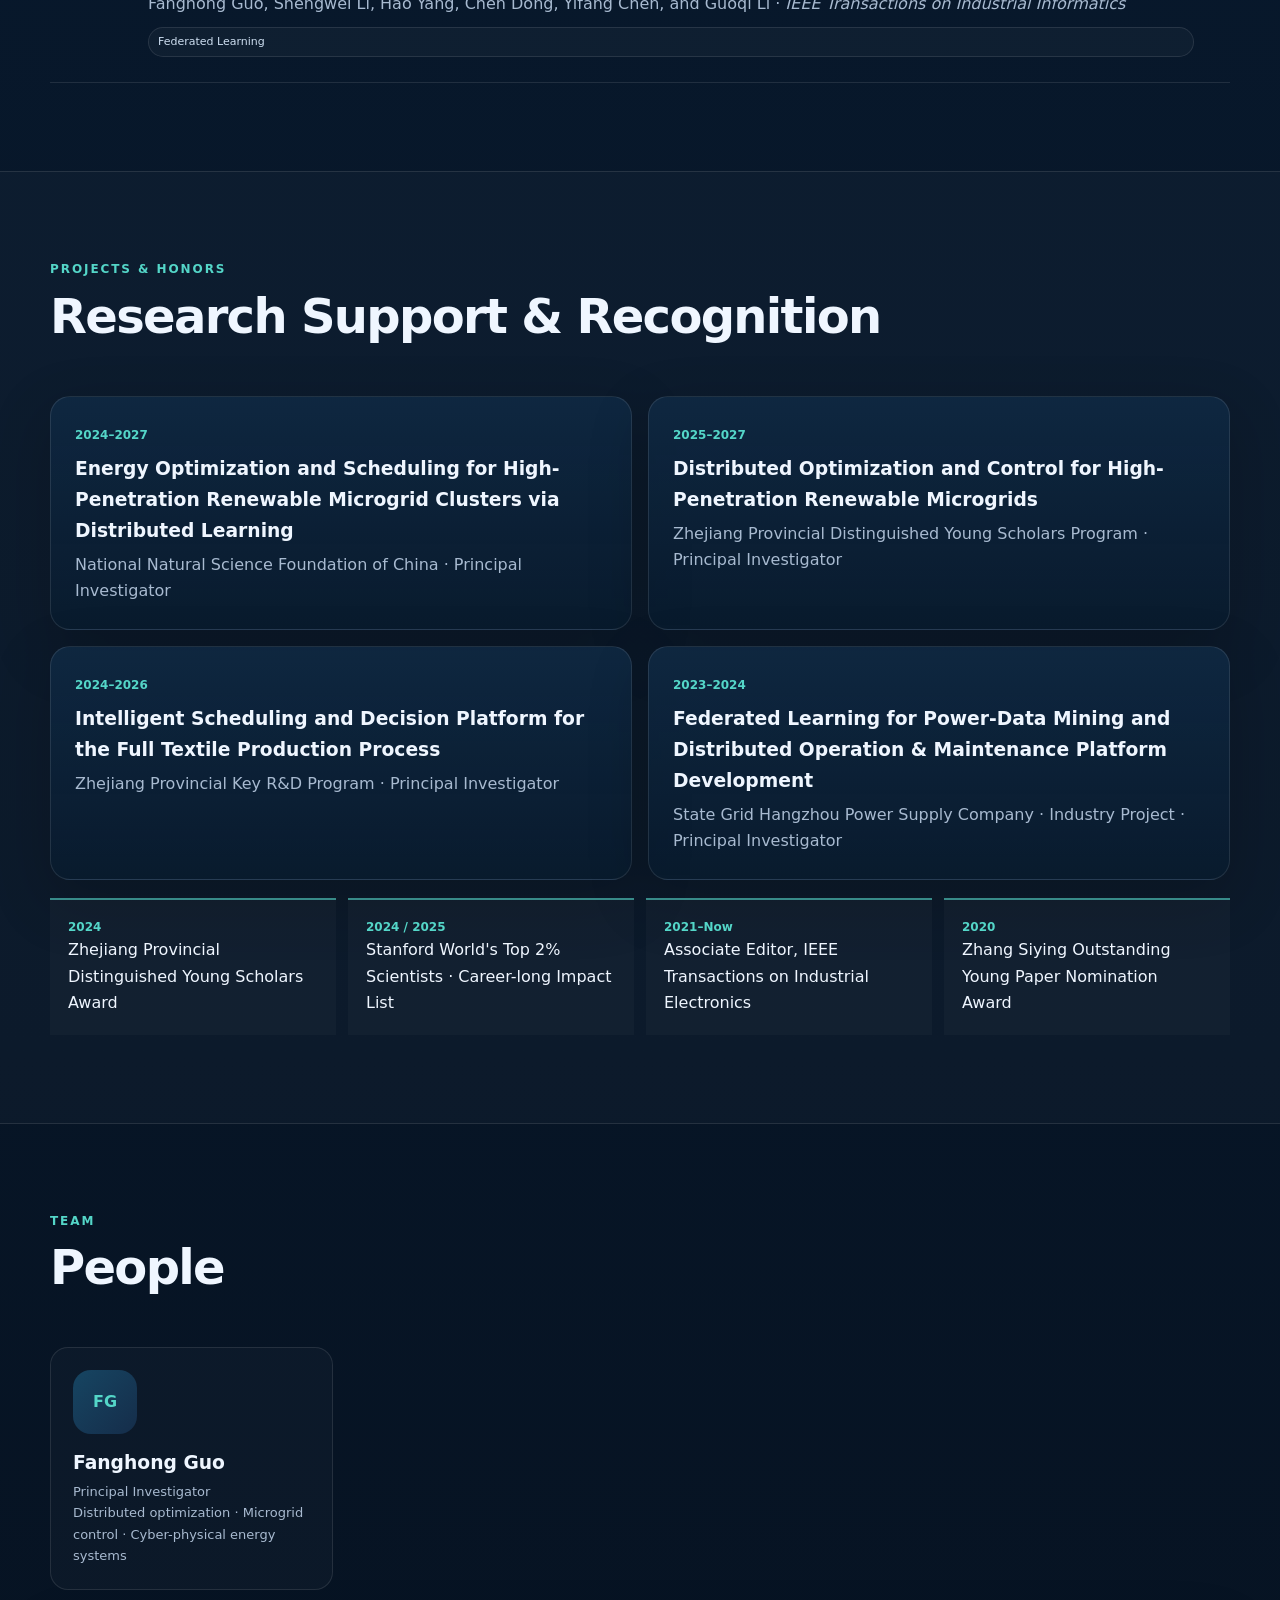
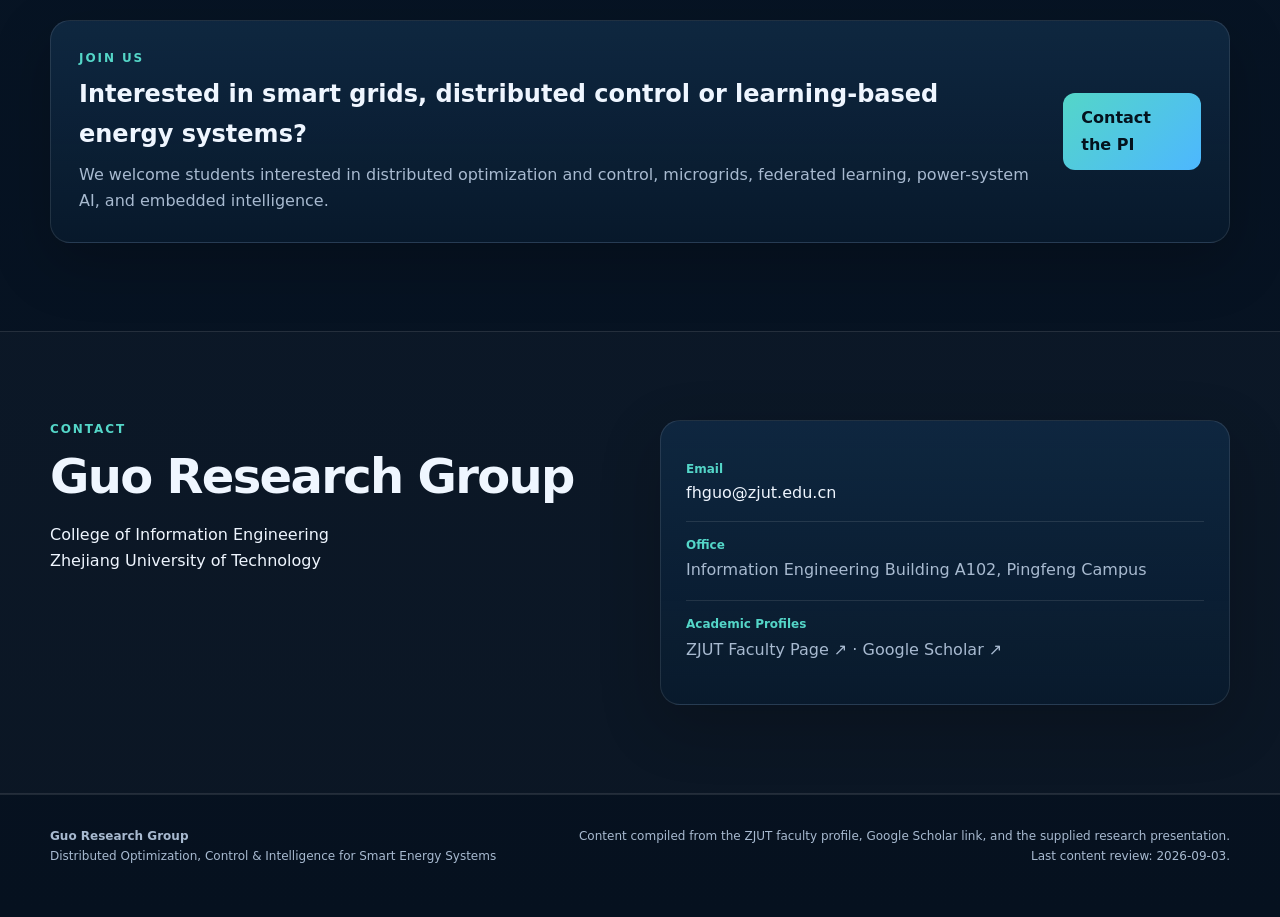
==== commit df19cc0d: "Remove mention of PI profile in index.html Removed outdated information about profile inclusion." ====
--- a/index.html
+++ b/index.html
@@ -239,7 +239,6 @@
             <div class="section-tag">TEAM</div>
             <h2 class="section-title">People</h2>
           </div>
-          <p>The current version includes the publicly verified PI profile. Student and alumni profiles can be added in <code>assets/main.js</code>.</p>
         </div>
 
         <div class="people-grid" id="peopleGrid"></div>
